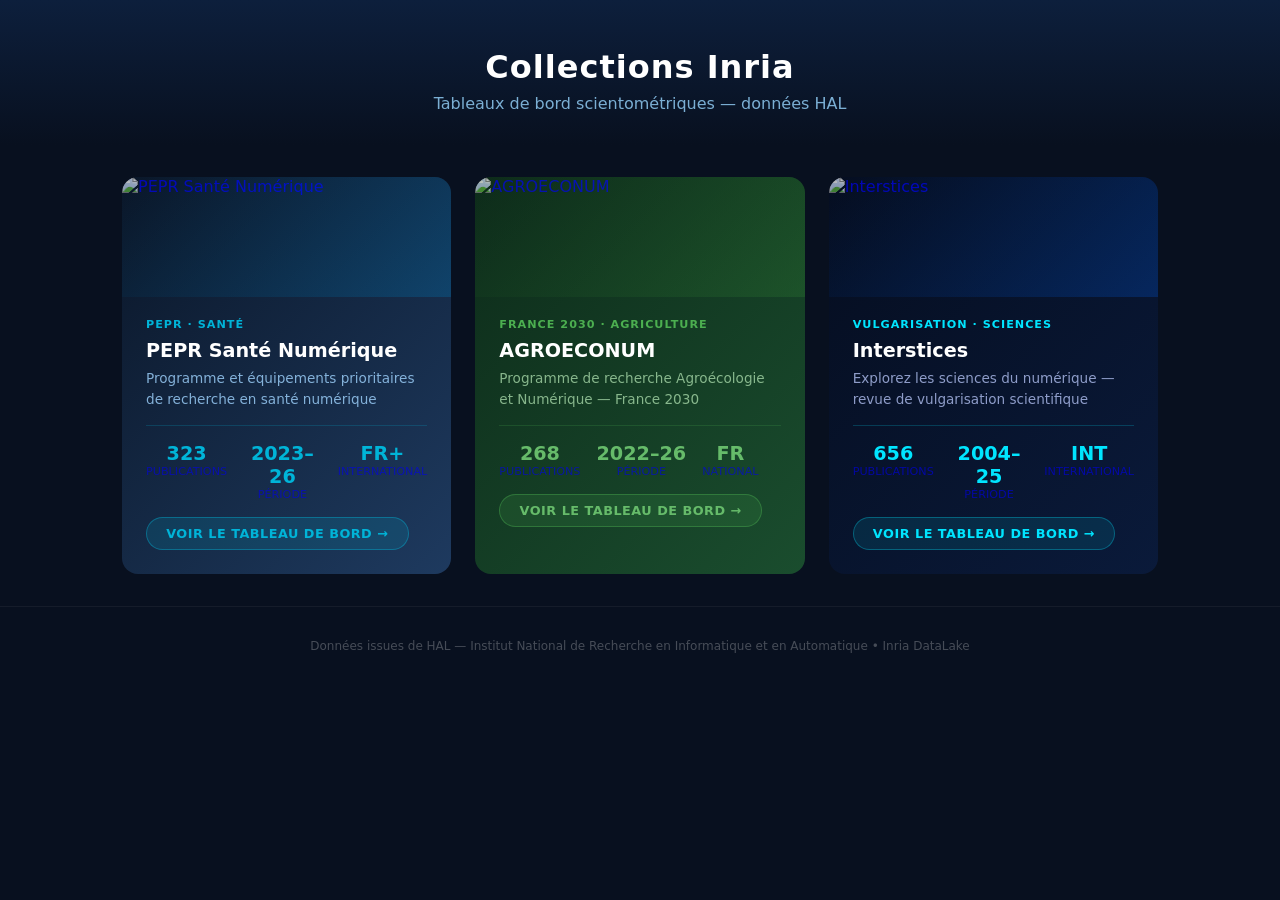
==== docs/index.html @ 42a43921 "Maj" ====
<!DOCTYPE html>
<html lang="fr">
<head>
<meta charset="UTF-8"/>
<meta name="viewport" content="width=device-width,initial-scale=1.0"/>
<title>Collections Inria — Tableaux de bord</title>
<style>
  *{margin:0;padding:0;box-sizing:border-box;}
  body{font-family:'Segoe UI',system-ui,sans-serif;background:#08101f;color:#e8f0ff;min-height:100vh;}
  
  header{text-align:center;padding:3rem 1rem 2rem;background:linear-gradient(180deg,#0d1f3c,#08101f);}
  header img{height:50px;margin-bottom:1rem;opacity:.8;}
  header h1{font-size:2rem;font-weight:800;color:#fff;letter-spacing:1px;}
  header p{color:#7bafd4;margin-top:.5rem;font-size:1rem;}
  
  .grid{display:grid;grid-template-columns:repeat(auto-fit,minmax(300px,1fr));gap:1.5rem;padding:2rem;max-width:1100px;margin:0 auto;}
  
  .card{border-radius:16px;overflow:hidden;transition:transform .2s, box-shadow .2s;text-decoration:none;display:block;}
  .card:hover{transform:translateY(-6px);box-shadow:0 12px 40px rgba(0,0,0,.5);}
  
  .card-banner{height:120px;position:relative;overflow:hidden;}
  .card-banner img{width:100%;height:100%;object-fit:cover;object-position:center;}
  .card-banner-overlay{position:absolute;inset:0;}
  
  .card-body{padding:1.3rem 1.5rem 1.5rem;}
  .card-tag{font-size:.7rem;text-transform:uppercase;letter-spacing:1px;font-weight:700;margin-bottom:.5rem;}
  .card-title{font-size:1.2rem;font-weight:700;color:#fff;margin-bottom:.4rem;}
  .card-desc{font-size:.85rem;line-height:1.5;opacity:.8;}
  .card-stats{display:flex;gap:1rem;margin-top:1rem;padding-top:1rem;border-top:1px solid rgba(255,255,255,.1);}
  .card-stat{text-align:center;}
  .card-stat .n{font-size:1.2rem;font-weight:700;}
  .card-stat .l{font-size:.7rem;opacity:.6;text-transform:uppercase;}
  .card-cta{display:inline-block;margin-top:1rem;padding:.5rem 1.2rem;border-radius:20px;font-size:.8rem;font-weight:600;text-transform:uppercase;letter-spacing:.5px;}
  
  /* PEPR - blue */
  .card-pepr{background:linear-gradient(135deg,#0a1628,#1e3a5f);}
  .card-pepr .card-banner-overlay{background:linear-gradient(135deg,rgba(10,22,40,.3),rgba(0,119,182,.3));}
  .card-pepr .card-tag{color:#00b4d8;}
  .card-pepr .card-desc{color:#a0d4ff;}
  .card-pepr .card-stat .n{color:#00b4d8;}
  .card-pepr .card-cta{background:rgba(0,180,216,.15);color:#00b4d8;border:1px solid rgba(0,180,216,.4);}
  .card-pepr .card-stats{border-color:rgba(0,180,216,.2);}
  
  /* AGRO - green */
  .card-agro{background:linear-gradient(135deg,#0d2b1a,#1a4d2e);}
  .card-agro .card-banner-overlay{background:linear-gradient(135deg,rgba(13,43,26,.3),rgba(46,125,50,.3));}
  .card-agro .card-tag{color:#4CAF50;}
  .card-agro .card-desc{color:#a5d6a7;}
  .card-agro .card-stat .n{color:#66bb6a;}
  .card-agro .card-cta{background:rgba(76,175,80,.15);color:#66bb6a;border:1px solid rgba(76,175,80,.4);}
  .card-agro .card-stats{border-color:rgba(76,175,80,.2);}
  
  /* Interstices - dark blue/cyan */
  .card-inter{background:linear-gradient(135deg,#050d1f,#0a1a3a);}
  .card-inter .card-banner-overlay{background:linear-gradient(135deg,rgba(5,13,31,.3),rgba(0,80,200,.3));}
  .card-inter .card-tag{color:#00e5ff;}
  .card-inter .card-desc{color:#b0bff0;}
  .card-inter .card-stat .n{color:#00e5ff;}
  .card-inter .card-cta{background:rgba(0,229,255,.1);color:#00e5ff;border:1px solid rgba(0,229,255,.3);}
  .card-inter .card-stats{border-color:rgba(0,229,255,.2);}
  
  footer{text-align:center;padding:2rem;color:rgba(255,255,255,.25);font-size:.75rem;border-top:1px solid rgba(255,255,255,.05);}
</style>
</head>
<body>

<header>
  <h1>Collections Inria</h1>
  <p>Tableaux de bord scientométriques — données HAL</p>
</header>

<div class="grid">

  <a class="card card-pepr" href="pepr_santenum/index.html">
    <div class="card-banner">
      <img src="pepr_santenum/banner.jpg" alt="PEPR Santé Numérique"/>
      <div class="card-banner-overlay"></div>
    </div>
    <div class="card-body">
      <div class="card-tag">PEPR · Santé</div>
      <div class="card-title">PEPR Santé Numérique</div>
      <div class="card-desc">Programme et équipements prioritaires de recherche en santé numérique</div>
      <div class="card-stats">
        <div class="card-stat"><div class="n">323</div><div class="l">Publications</div></div>
        <div class="card-stat"><div class="n">2023–26</div><div class="l">Période</div></div>
        <div class="card-stat"><div class="n">FR+</div><div class="l">International</div></div>
      </div>
      <div class="card-cta">Voir le tableau de bord →</div>
    </div>
  </a>

  <a class="card card-agro" href="agroeconum/index.html">
    <div class="card-banner">
      <img src="agroeconum/banner.jpg" alt="AGROECONUM"/>
      <div class="card-banner-overlay"></div>
    </div>
    <div class="card-body">
      <div class="card-tag">France 2030 · Agriculture</div>
      <div class="card-title">AGROECONUM</div>
      <div class="card-desc">Programme de recherche Agroécologie et Numérique — France 2030</div>
      <div class="card-stats">
        <div class="card-stat"><div class="n">268</div><div class="l">Publications</div></div>
        <div class="card-stat"><div class="n">2022–26</div><div class="l">Période</div></div>
        <div class="card-stat"><div class="n">FR</div><div class="l">National</div></div>
      </div>
      <div class="card-cta">Voir le tableau de bord →</div>
    </div>
  </a>

  <a class="card card-inter" href="interstices/index.html">
    <div class="card-banner">
      <img src="interstices/banner.jpg" alt="Interstices"/>
      <div class="card-banner-overlay"></div>
    </div>
    <div class="card-body">
      <div class="card-tag">Vulgarisation · Sciences</div>
      <div class="card-title">Interstices</div>
      <div class="card-desc">Explorez les sciences du numérique — revue de vulgarisation scientifique</div>
      <div class="card-stats">
        <div class="card-stat"><div class="n">656</div><div class="l">Publications</div></div>
        <div class="card-stat"><div class="n">2004–25</div><div class="l">Période</div></div>
        <div class="card-stat"><div class="n">INT</div><div class="l">International</div></div>
      </div>
      <div class="card-cta">Voir le tableau de bord →</div>
    </div>
  </a>

</div>

<footer>
  Données issues de HAL — Institut National de Recherche en Informatique et en Automatique • Inria DataLake
</footer>
</body>
</html>
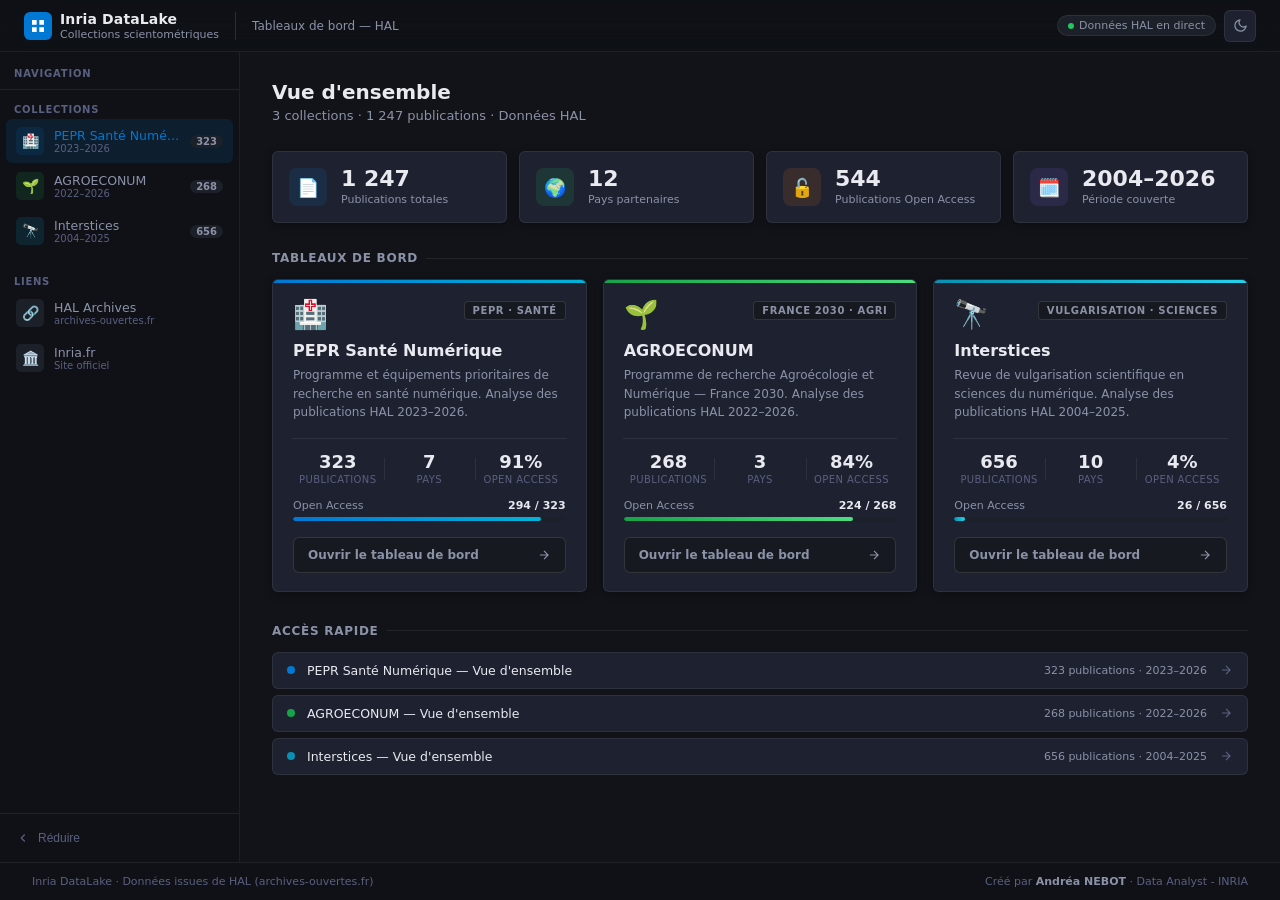
==== commit f47da698: "MAJ" ====
--- a/docs/index.html
+++ b/docs/index.html
@@ -1,134 +1,781 @@
 <!DOCTYPE html>
-<html lang="fr">
+<html lang="fr" data-theme="dark">
 <head>
 <meta charset="UTF-8"/>
 <meta name="viewport" content="width=device-width,initial-scale=1.0"/>
-<title>Collections Inria — Tableaux de bord</title>
+<title>Collections Inria — Tableaux de bord scientométriques</title>
+<meta name="description" content="Tableaux de bord scientométriques Inria — données HAL"/>
 <style>
-  *{margin:0;padding:0;box-sizing:border-box;}
-  body{font-family:'Segoe UI',system-ui,sans-serif;background:#08101f;color:#e8f0ff;min-height:100vh;}
-  
-  header{text-align:center;padding:3rem 1rem 2rem;background:linear-gradient(180deg,#0d1f3c,#08101f);}
-  header img{height:50px;margin-bottom:1rem;opacity:.8;}
-  header h1{font-size:2rem;font-weight:800;color:#fff;letter-spacing:1px;}
-  header p{color:#7bafd4;margin-top:.5rem;font-size:1rem;}
-  
-  .grid{display:grid;grid-template-columns:repeat(auto-fit,minmax(300px,1fr));gap:1.5rem;padding:2rem;max-width:1100px;margin:0 auto;}
-  
-  .card{border-radius:16px;overflow:hidden;transition:transform .2s, box-shadow .2s;text-decoration:none;display:block;}
-  .card:hover{transform:translateY(-6px);box-shadow:0 12px 40px rgba(0,0,0,.5);}
-  
-  .card-banner{height:120px;position:relative;overflow:hidden;}
-  .card-banner img{width:100%;height:100%;object-fit:cover;object-position:center;}
-  .card-banner-overlay{position:absolute;inset:0;}
-  
-  .card-body{padding:1.3rem 1.5rem 1.5rem;}
-  .card-tag{font-size:.7rem;text-transform:uppercase;letter-spacing:1px;font-weight:700;margin-bottom:.5rem;}
-  .card-title{font-size:1.2rem;font-weight:700;color:#fff;margin-bottom:.4rem;}
-  .card-desc{font-size:.85rem;line-height:1.5;opacity:.8;}
-  .card-stats{display:flex;gap:1rem;margin-top:1rem;padding-top:1rem;border-top:1px solid rgba(255,255,255,.1);}
-  .card-stat{text-align:center;}
-  .card-stat .n{font-size:1.2rem;font-weight:700;}
-  .card-stat .l{font-size:.7rem;opacity:.6;text-transform:uppercase;}
-  .card-cta{display:inline-block;margin-top:1rem;padding:.5rem 1.2rem;border-radius:20px;font-size:.8rem;font-weight:600;text-transform:uppercase;letter-spacing:.5px;}
-  
-  /* PEPR - blue */
-  .card-pepr{background:linear-gradient(135deg,#0a1628,#1e3a5f);}
-  .card-pepr .card-banner-overlay{background:linear-gradient(135deg,rgba(10,22,40,.3),rgba(0,119,182,.3));}
-  .card-pepr .card-tag{color:#00b4d8;}
-  .card-pepr .card-desc{color:#a0d4ff;}
-  .card-pepr .card-stat .n{color:#00b4d8;}
-  .card-pepr .card-cta{background:rgba(0,180,216,.15);color:#00b4d8;border:1px solid rgba(0,180,216,.4);}
-  .card-pepr .card-stats{border-color:rgba(0,180,216,.2);}
-  
-  /* AGRO - green */
-  .card-agro{background:linear-gradient(135deg,#0d2b1a,#1a4d2e);}
-  .card-agro .card-banner-overlay{background:linear-gradient(135deg,rgba(13,43,26,.3),rgba(46,125,50,.3));}
-  .card-agro .card-tag{color:#4CAF50;}
-  .card-agro .card-desc{color:#a5d6a7;}
-  .card-agro .card-stat .n{color:#66bb6a;}
-  .card-agro .card-cta{background:rgba(76,175,80,.15);color:#66bb6a;border:1px solid rgba(76,175,80,.4);}
-  .card-agro .card-stats{border-color:rgba(76,175,80,.2);}
-  
-  /* Interstices - dark blue/cyan */
-  .card-inter{background:linear-gradient(135deg,#050d1f,#0a1a3a);}
-  .card-inter .card-banner-overlay{background:linear-gradient(135deg,rgba(5,13,31,.3),rgba(0,80,200,.3));}
-  .card-inter .card-tag{color:#00e5ff;}
-  .card-inter .card-desc{color:#b0bff0;}
-  .card-inter .card-stat .n{color:#00e5ff;}
-  .card-inter .card-cta{background:rgba(0,229,255,.1);color:#00e5ff;border:1px solid rgba(0,229,255,.3);}
-  .card-inter .card-stats{border-color:rgba(0,229,255,.2);}
-  
-  footer{text-align:center;padding:2rem;color:rgba(255,255,255,.25);font-size:.75rem;border-top:1px solid rgba(255,255,255,.05);}
+/* ===== RESET & BASE ===== */
+*, *::before, *::after { margin: 0; padding: 0; box-sizing: border-box; }
+
+:root {
+  --radius: 6px;
+  --sidebar-w: 240px;
+  --transition: 200ms ease;
+  --font: 'Segoe UI', system-ui, -apple-system, sans-serif;
+}
+
+/* ===== DARK THEME (default) ===== */
+[data-theme="dark"] {
+  --bg:         #111318;
+  --bg2:        #16191f;
+  --bg3:        #1c2028;
+  --surface:    #1e2230;
+  --surface2:   #252b3b;
+  --border:     rgba(255,255,255,0.07);
+  --border2:    rgba(255,255,255,0.12);
+  --text:       #e8eaf0;
+  --text2:      #8b92a8;
+  --text3:      #5a6080;
+  --accent:     #0078d4;
+  --accent-bg:  rgba(0,120,212,0.12);
+  --accent-hover: rgba(0,120,212,0.2);
+  --shadow:     0 4px 20px rgba(0,0,0,0.4);
+  --shadow-sm:  0 2px 8px rgba(0,0,0,0.3);
+  --sidebar-bg: #0f1117;
+  --sidebar-border: rgba(255,255,255,0.06);
+  --header-bg:  rgba(15,17,23,0.95);
+}
+
+/* ===== LIGHT THEME ===== */
+[data-theme="light"] {
+  --bg:         #f3f5f8;
+  --bg2:        #eceef2;
+  --bg3:        #e4e7ed;
+  --surface:    #ffffff;
+  --surface2:   #f8f9fb;
+  --border:     rgba(0,0,0,0.08);
+  --border2:    rgba(0,0,0,0.14);
+  --text:       #1a1d26;
+  --text2:      #5c6478;
+  --text3:      #9099b0;
+  --accent:     #0078d4;
+  --accent-bg:  rgba(0,120,212,0.08);
+  --accent-hover: rgba(0,120,212,0.14);
+  --shadow:     0 4px 20px rgba(0,0,0,0.08);
+  --shadow-sm:  0 2px 8px rgba(0,0,0,0.06);
+  --sidebar-bg: #ffffff;
+  --sidebar-border: rgba(0,0,0,0.07);
+  --header-bg:  rgba(255,255,255,0.95);
+}
+
+body {
+  font-family: var(--font);
+  background: var(--bg);
+  color: var(--text);
+  min-height: 100vh;
+  display: flex;
+  flex-direction: column;
+  transition: background var(--transition), color var(--transition);
+}
+
+/* ===== LAYOUT ===== */
+.app { display: flex; flex-direction: column; min-height: 100vh; }
+
+/* ===== HEADER ===== */
+.header {
+  position: sticky; top: 0; z-index: 100;
+  background: var(--header-bg);
+  border-bottom: 1px solid var(--border);
+  backdrop-filter: blur(12px);
+  display: flex; align-items: center; justify-content: space-between;
+  padding: 0 24px;
+  height: 52px;
+  flex-shrink: 0;
+}
+.header-left { display: flex; align-items: center; gap: 12px; }
+.header-logo {
+  display: flex; align-items: center; gap: 8px;
+  text-decoration: none; color: var(--text);
+}
+.header-logo-icon {
+  width: 28px; height: 28px;
+  background: var(--accent);
+  border-radius: 6px;
+  display: flex; align-items: center; justify-content: center;
+  flex-shrink: 0;
+}
+.header-logo-icon svg { width: 16px; height: 16px; fill: white; }
+.header-title { font-size: 14px; font-weight: 600; color: var(--text); letter-spacing: 0.01em; }
+.header-subtitle { font-size: 11px; color: var(--text2); margin-top: 1px; }
+.header-divider { width: 1px; height: 28px; background: var(--border2); margin: 0 4px; }
+
+.header-right { display: flex; align-items: center; gap: 8px; }
+
+.badge-live {
+  display: flex; align-items: center; gap: 5px;
+  font-size: 11px; color: var(--text2);
+  background: var(--bg3);
+  border: 1px solid var(--border);
+  border-radius: 20px; padding: 3px 10px;
+}
+.badge-live-dot {
+  width: 6px; height: 6px;
+  border-radius: 50%; background: #22c55e;
+  animation: pulse 2s infinite;
+}
+@keyframes pulse { 0%,100%{opacity:1} 50%{opacity:0.4} }
+
+.btn-icon {
+  width: 32px; height: 32px; border-radius: var(--radius);
+  border: 1px solid var(--border); background: var(--surface);
+  cursor: pointer; display: flex; align-items: center; justify-content: center;
+  color: var(--text2); transition: all var(--transition);
+}
+.btn-icon:hover { background: var(--surface2); border-color: var(--border2); color: var(--text); }
+.btn-icon svg { width: 15px; height: 15px; }
+
+/* ===== BODY LAYOUT ===== */
+.body { display: flex; flex: 1; overflow: hidden; }
+
+/* ===== SIDEBAR ===== */
+.sidebar {
+  width: var(--sidebar-w);
+  flex-shrink: 0;
+  background: var(--sidebar-bg);
+  border-right: 1px solid var(--sidebar-border);
+  display: flex; flex-direction: column;
+  overflow: hidden;
+  transition: width var(--transition);
+}
+.sidebar.collapsed { width: 52px; }
+
+.sidebar-header {
+  padding: 16px 14px 10px;
+  border-bottom: 1px solid var(--border);
+}
+.sidebar-label {
+  font-size: 10px; font-weight: 700; letter-spacing: 0.08em;
+  color: var(--text3); text-transform: uppercase;
+  white-space: nowrap; overflow: hidden;
+}
+.sidebar.collapsed .sidebar-label { display: none; }
+
+.sidebar-nav { flex: 1; padding: 8px 6px; overflow-y: auto; }
+.sidebar-nav::-webkit-scrollbar { width: 3px; }
+.sidebar-nav::-webkit-scrollbar-thumb { background: var(--border2); border-radius: 2px; }
+
+.nav-section-title {
+  font-size: 10px; font-weight: 600; color: var(--text3);
+  text-transform: uppercase; letter-spacing: 0.07em;
+  padding: 6px 8px 4px;
+  white-space: nowrap; overflow: hidden;
+}
+.sidebar.collapsed .nav-section-title { display: none; }
+
+.nav-item {
+  display: flex; align-items: center; gap: 10px;
+  padding: 8px 10px; border-radius: var(--radius);
+  cursor: pointer; text-decoration: none; color: var(--text2);
+  transition: all var(--transition); margin-bottom: 1px;
+  min-width: 0; white-space: nowrap;
+}
+.nav-item:hover { background: var(--accent-bg); color: var(--text); }
+.nav-item.active { background: var(--accent-bg); color: var(--accent); }
+.nav-item.active .nav-dot { background: var(--accent); }
+
+.nav-icon {
+  width: 28px; height: 28px; border-radius: 5px;
+  display: flex; align-items: center; justify-content: center;
+  flex-shrink: 0; font-size: 14px;
+}
+.nav-icon.blue { background: rgba(0,120,212,0.12); }
+.nav-icon.green { background: rgba(34,197,94,0.12); }
+.nav-icon.cyan { background: rgba(6,182,212,0.12); }
+
+.nav-text { flex: 1; min-width: 0; overflow: hidden; }
+.nav-text-main { font-size: 12.5px; font-weight: 500; overflow: hidden; text-overflow: ellipsis; }
+.nav-text-sub { font-size: 10px; color: var(--text3); overflow: hidden; text-overflow: ellipsis; }
+.sidebar.collapsed .nav-text { display: none; }
+
+.nav-count {
+  font-size: 10px; font-weight: 600;
+  background: var(--bg3); color: var(--text2);
+  border-radius: 10px; padding: 1px 6px;
+  flex-shrink: 0;
+}
+.sidebar.collapsed .nav-count { display: none; }
+
+.sidebar-collapse-btn {
+  padding: 10px 6px;
+  border-top: 1px solid var(--border);
+}
+.collapse-btn {
+  display: flex; align-items: center; gap: 8px;
+  padding: 7px 10px; border-radius: var(--radius);
+  cursor: pointer; color: var(--text3); font-size: 12px;
+  background: none; border: none; width: 100%;
+  transition: all var(--transition);
+}
+.collapse-btn:hover { background: var(--bg3); color: var(--text2); }
+.collapse-btn svg { width: 14px; height: 14px; flex-shrink: 0; }
+.sidebar.collapsed .collapse-btn span { display: none; }
+
+/* ===== MAIN ===== */
+.main {
+  flex: 1; overflow-y: auto; padding: 28px 32px;
+  background: var(--bg);
+}
+.main::-webkit-scrollbar { width: 5px; }
+.main::-webkit-scrollbar-thumb { background: var(--border2); border-radius: 3px; }
+
+/* ===== PAGE TITLE ===== */
+.page-header { margin-bottom: 28px; }
+.page-title { font-size: 20px; font-weight: 600; color: var(--text); }
+.page-subtitle { font-size: 13px; color: var(--text2); margin-top: 4px; }
+
+/* ===== KPI ROW ===== */
+.kpi-row {
+  display: grid; grid-template-columns: repeat(4, 1fr);
+  gap: 12px; margin-bottom: 28px;
+}
+.kpi-card {
+  background: var(--surface); border: 1px solid var(--border);
+  border-radius: var(--radius); padding: 16px;
+  display: flex; align-items: center; gap: 14px;
+  box-shadow: var(--shadow-sm);
+}
+.kpi-icon {
+  width: 38px; height: 38px; border-radius: 8px;
+  display: flex; align-items: center; justify-content: center;
+  font-size: 18px; flex-shrink: 0;
+}
+.kpi-icon.blue { background: rgba(0,120,212,0.12); }
+.kpi-icon.green { background: rgba(34,197,94,0.12); }
+.kpi-icon.orange { background: rgba(249,115,22,0.12); }
+.kpi-icon.purple { background: rgba(139,92,246,0.12); }
+.kpi-value { font-size: 22px; font-weight: 700; color: var(--text); line-height: 1; }
+.kpi-label { font-size: 11px; color: var(--text2); margin-top: 3px; }
+
+/* ===== SECTION TITLE ===== */
+.section-title {
+  font-size: 12px; font-weight: 600; color: var(--text2);
+  text-transform: uppercase; letter-spacing: 0.06em;
+  margin-bottom: 14px;
+  display: flex; align-items: center; gap: 8px;
+}
+.section-title::after {
+  content: ''; flex: 1; height: 1px; background: var(--border);
+}
+
+/* ===== PROJECT CARDS ===== */
+.projects-grid {
+  display: grid; grid-template-columns: repeat(3, 1fr);
+  gap: 16px;
+}
+
+.project-card {
+  background: var(--surface);
+  border: 1px solid var(--border);
+  border-radius: var(--radius);
+  overflow: hidden;
+  box-shadow: var(--shadow-sm);
+  transition: all 220ms ease;
+  display: flex; flex-direction: column;
+  cursor: pointer; text-decoration: none; color: inherit;
+}
+.project-card:hover {
+  border-color: var(--border2);
+  box-shadow: var(--shadow);
+  transform: translateY(-2px);
+}
+
+/* Colored top accent bar */
+.project-card-accent { height: 3px; width: 100%; }
+.accent-blue   { background: linear-gradient(90deg, #0078d4, #00b4d8); }
+.accent-green  { background: linear-gradient(90deg, #16a34a, #4ade80); }
+.accent-cyan   { background: linear-gradient(90deg, #0891b2, #22d3ee); }
+
+.project-card-body { padding: 18px 20px; flex: 1; display: flex; flex-direction: column; }
+
+.project-card-header { display: flex; align-items: flex-start; justify-content: space-between; gap: 10px; margin-bottom: 12px; }
+.project-card-icon { font-size: 28px; line-height: 1; }
+.project-card-tag {
+  font-size: 10px; font-weight: 600; text-transform: uppercase;
+  letter-spacing: 0.06em; padding: 3px 8px; border-radius: 4px;
+  border: 1px solid var(--border2); color: var(--text2);
+  background: var(--bg2); white-space: nowrap;
+}
+
+.project-card-title { font-size: 16px; font-weight: 700; color: var(--text); margin-bottom: 6px; }
+.project-card-desc { font-size: 12px; color: var(--text2); line-height: 1.55; flex: 1; }
+
+/* Mini metrics inside card */
+.project-metrics {
+  display: flex; gap: 0; margin: 16px -1px 0;
+  border-top: 1px solid var(--border);
+  padding-top: 14px;
+}
+.project-metric { flex: 1; text-align: center; padding: 0 4px; position: relative; }
+.project-metric + .project-metric::before {
+  content: ''; position: absolute; left: 0; top: 15%; height: 70%;
+  width: 1px; background: var(--border);
+}
+.project-metric-value { font-size: 18px; font-weight: 700; color: var(--text); line-height: 1; }
+.project-metric-label { font-size: 10px; color: var(--text3); margin-top: 3px; text-transform: uppercase; letter-spacing: 0.04em; }
+
+/* Progress bar OA */
+.oa-bar-wrap { margin-top: 14px; }
+.oa-bar-label { display: flex; justify-content: space-between; font-size: 11px; color: var(--text2); margin-bottom: 5px; }
+.oa-bar-track { height: 4px; background: var(--bg3); border-radius: 2px; overflow: hidden; }
+.oa-bar-fill { height: 100%; border-radius: 2px; transition: width 1s ease; }
+.oa-blue  { background: linear-gradient(90deg,#0078d4,#00b4d8); }
+.oa-green { background: linear-gradient(90deg,#16a34a,#4ade80); }
+.oa-cyan  { background: linear-gradient(90deg,#0891b2,#22d3ee); }
+
+/* CTA button */
+.project-cta {
+  margin-top: 16px;
+  display: flex; align-items: center; justify-content: space-between;
+  padding: 10px 14px;
+  border-radius: var(--radius);
+  font-size: 12px; font-weight: 600;
+  border: 1px solid var(--border2);
+  background: var(--bg2); color: var(--text2);
+  transition: all var(--transition);
+  text-decoration: none;
+}
+.project-cta:hover { background: var(--accent-bg); border-color: var(--accent); color: var(--accent); }
+.project-cta svg { width: 14px; height: 14px; }
+
+/* ===== RECENT SECTION ===== */
+.recent-section { margin-top: 32px; }
+.activity-list { display: flex; flex-direction: column; gap: 6px; }
+.activity-item {
+  display: flex; align-items: center; gap: 12px;
+  padding: 10px 14px;
+  background: var(--surface); border: 1px solid var(--border);
+  border-radius: var(--radius); font-size: 12.5px;
+  transition: all var(--transition);
+}
+.activity-item:hover { border-color: var(--border2); background: var(--surface2); }
+.activity-dot { width: 8px; height: 8px; border-radius: 50%; flex-shrink: 0; }
+.dot-blue  { background: #0078d4; }
+.dot-green { background: #16a34a; }
+.dot-cyan  { background: #0891b2; }
+.activity-name { font-weight: 500; color: var(--text); flex: 1; }
+.activity-count { font-size: 11px; color: var(--text2); }
+.activity-arrow { color: var(--text3); }
+.activity-item a { text-decoration: none; display: contents; }
+
+/* ===== FOOTER ===== */
+.footer {
+  border-top: 1px solid var(--border);
+  background: var(--sidebar-bg);
+  padding: 12px 32px;
+  display: flex; align-items: center; justify-content: space-between;
+  font-size: 11px; color: var(--text3);
+  flex-shrink: 0;
+}
+
+/* ===== RESPONSIVE ===== */
+@media (max-width: 900px) {
+  .projects-grid { grid-template-columns: 1fr; }
+  .kpi-row { grid-template-columns: repeat(2, 1fr); }
+  .sidebar { display: none; }
+  .main { padding: 20px 16px; }
+}
+@media (max-width: 600px) {
+  .kpi-row { grid-template-columns: repeat(2, 1fr); }
+  .header-subtitle { display: none; }
+  .badge-live { display: none; }
+}
+
+/* ===== SCROLLBAR ===== */
+::-webkit-scrollbar { width: 5px; }
+::-webkit-scrollbar-thumb { background: var(--border2); border-radius: 3px; }
+
+/* Fade in animation */
+@keyframes fadeIn { from{opacity:0;transform:translateY(8px)} to{opacity:1;transform:translateY(0)} }
+.project-card { animation: fadeIn 0.3s ease backwards; }
+.project-card:nth-child(1) { animation-delay: 0.05s; }
+.project-card:nth-child(2) { animation-delay: 0.1s; }
+.project-card:nth-child(3) { animation-delay: 0.15s; }
+.kpi-card { animation: fadeIn 0.3s ease backwards; }
 </style>
 </head>
 <body>
-
-<header>
-  <h1>Collections Inria</h1>
-  <p>Tableaux de bord scientométriques — données HAL</p>
-</header>
-
-<div class="grid">
-
-  <a class="card card-pepr" href="pepr_santenum/index.html">
-    <div class="card-banner">
-      <img src="pepr_santenum/banner.jpg" alt="PEPR Santé Numérique"/>
-      <div class="card-banner-overlay"></div>
+<div class="app">
+
+  <!-- HEADER -->
+  <header class="header">
+    <div class="header-left">
+      <a href="#" class="header-logo">
+        <div class="header-logo-icon">
+          <svg viewBox="0 0 24 24" xmlns="http://www.w3.org/2000/svg">
+            <path d="M3 3h7v7H3zM14 3h7v7h-7zM14 14h7v7h-7zM3 14h7v7H3z"/>
+          </svg>
+        </div>
+        <div>
+          <div class="header-title">Inria DataLake</div>
+          <div class="header-subtitle">Collections scientométriques</div>
+        </div>
+      </a>
+      <div class="header-divider"></div>
+      <span style="font-size:12px;color:var(--text2);">Tableaux de bord — HAL</span>
     </div>
-    <div class="card-body">
-      <div class="card-tag">PEPR · Santé</div>
-      <div class="card-title">PEPR Santé Numérique</div>
-      <div class="card-desc">Programme et équipements prioritaires de recherche en santé numérique</div>
-      <div class="card-stats">
-        <div class="card-stat"><div class="n">323</div><div class="l">Publications</div></div>
-        <div class="card-stat"><div class="n">2023–26</div><div class="l">Période</div></div>
-        <div class="card-stat"><div class="n">FR+</div><div class="l">International</div></div>
+    <div class="header-right">
+      <div class="badge-live">
+        <span class="badge-live-dot"></span>
+        Données HAL en direct
       </div>
-      <div class="card-cta">Voir le tableau de bord →</div>
+      <button class="btn-icon" id="themeToggle" title="Basculer mode jour/nuit" onclick="toggleTheme()">
+        <!-- Moon icon (shown in dark mode) -->
+        <svg id="icon-moon" viewBox="0 0 24 24" fill="none" stroke="currentColor" stroke-width="2" stroke-linecap="round" stroke-linejoin="round">
+          <path d="M21 12.79A9 9 0 1 1 11.21 3 7 7 0 0 0 21 12.79z"/>
+        </svg>
+        <!-- Sun icon (shown in light mode) -->
+        <svg id="icon-sun" viewBox="0 0 24 24" fill="none" stroke="currentColor" stroke-width="2" stroke-linecap="round" stroke-linejoin="round" style="display:none">
+          <circle cx="12" cy="12" r="5"/>
+          <line x1="12" y1="1" x2="12" y2="3"/><line x1="12" y1="21" x2="12" y2="23"/>
+          <line x1="4.22" y1="4.22" x2="5.64" y2="5.64"/><line x1="18.36" y1="18.36" x2="19.78" y2="19.78"/>
+          <line x1="1" y1="12" x2="3" y2="12"/><line x1="21" y1="12" x2="23" y2="12"/>
+          <line x1="4.22" y1="19.78" x2="5.64" y2="18.36"/><line x1="18.36" y1="5.64" x2="19.78" y2="4.22"/>
+        </svg>
+      </button>
     </div>
-  </a>
-
-  <a class="card card-agro" href="agroeconum/index.html">
-    <div class="card-banner">
-      <img src="agroeconum/banner.jpg" alt="AGROECONUM"/>
-      <div class="card-banner-overlay"></div>
-    </div>
-    <div class="card-body">
-      <div class="card-tag">France 2030 · Agriculture</div>
-      <div class="card-title">AGROECONUM</div>
-      <div class="card-desc">Programme de recherche Agroécologie et Numérique — France 2030</div>
-      <div class="card-stats">
-        <div class="card-stat"><div class="n">268</div><div class="l">Publications</div></div>
-        <div class="card-stat"><div class="n">2022–26</div><div class="l">Période</div></div>
-        <div class="card-stat"><div class="n">FR</div><div class="l">National</div></div>
+  </header>
+
+  <!-- BODY -->
+  <div class="body">
+
+    <!-- SIDEBAR -->
+    <aside class="sidebar" id="sidebar">
+      <div class="sidebar-header">
+        <div class="sidebar-label">Navigation</div>
       </div>
-      <div class="card-cta">Voir le tableau de bord →</div>
-    </div>
-  </a>
-
-  <a class="card card-inter" href="interstices/index.html">
-    <div class="card-banner">
-      <img src="interstices/banner.jpg" alt="Interstices"/>
-      <div class="card-banner-overlay"></div>
-    </div>
-    <div class="card-body">
-      <div class="card-tag">Vulgarisation · Sciences</div>
-      <div class="card-title">Interstices</div>
-      <div class="card-desc">Explorez les sciences du numérique — revue de vulgarisation scientifique</div>
-      <div class="card-stats">
-        <div class="card-stat"><div class="n">656</div><div class="l">Publications</div></div>
-        <div class="card-stat"><div class="n">2004–25</div><div class="l">Période</div></div>
-        <div class="card-stat"><div class="n">INT</div><div class="l">International</div></div>
+      <nav class="sidebar-nav">
+        <div class="nav-section-title">Collections</div>
+
+        <a href="#pepr" class="nav-item active" onclick="setActive(this)">
+          <div class="nav-icon blue">🏥</div>
+          <div class="nav-text">
+            <div class="nav-text-main">PEPR Santé Numérique</div>
+            <div class="nav-text-sub">2023–2026</div>
+          </div>
+          <span class="nav-count">323</span>
+        </a>
+
+        <a href="#agro" class="nav-item" onclick="setActive(this)">
+          <div class="nav-icon green">🌱</div>
+          <div class="nav-text">
+            <div class="nav-text-main">AGROECONUM</div>
+            <div class="nav-text-sub">2022–2026</div>
+          </div>
+          <span class="nav-count">268</span>
+        </a>
+
+        <a href="#inter" class="nav-item" onclick="setActive(this)">
+          <div class="nav-icon cyan">🔭</div>
+          <div class="nav-text">
+            <div class="nav-text-main">Interstices</div>
+            <div class="nav-text-sub">2004–2025</div>
+          </div>
+          <span class="nav-count">656</span>
+        </a>
+
+        <div style="height:16px;"></div>
+        <div class="nav-section-title">Liens</div>
+
+        <a href="https://hal.science/" target="_blank" class="nav-item" style="font-size:12px;">
+          <div class="nav-icon" style="background:var(--bg3);">🔗</div>
+          <div class="nav-text">
+            <div class="nav-text-main">HAL Archives</div>
+            <div class="nav-text-sub">archives-ouvertes.fr</div>
+          </div>
+        </a>
+
+        <a href="https://www.inria.fr/" target="_blank" class="nav-item" style="font-size:12px;">
+          <div class="nav-icon" style="background:var(--bg3);">🏛️</div>
+          <div class="nav-text">
+            <div class="nav-text-main">Inria.fr</div>
+            <div class="nav-text-sub">Site officiel</div>
+          </div>
+        </a>
+      </nav>
+
+      <div class="sidebar-collapse-btn">
+        <button class="collapse-btn" onclick="toggleSidebar()">
+          <svg viewBox="0 0 24 24" fill="none" stroke="currentColor" stroke-width="2" id="collapse-icon">
+            <path d="M15 18l-6-6 6-6"/>
+          </svg>
+          <span>Réduire</span>
+        </button>
       </div>
-      <div class="card-cta">Voir le tableau de bord →</div>
-    </div>
-  </a>
+    </aside>
+
+    <!-- MAIN CONTENT -->
+    <main class="main">
+
+      <!-- Page Header -->
+      <div class="page-header">
+        <div class="page-title">Vue d'ensemble</div>
+        <div class="page-subtitle">3 collections · 1 247 publications · Données HAL</div>
+      </div>
+
+      <!-- KPIs -->
+      <div class="kpi-row">
+        <div class="kpi-card">
+          <div class="kpi-icon blue">📄</div>
+          <div>
+            <div class="kpi-value">1 247</div>
+            <div class="kpi-label">Publications totales</div>
+          </div>
+        </div>
+        <div class="kpi-card">
+          <div class="kpi-icon green">🌍</div>
+          <div>
+            <div class="kpi-value">12</div>
+            <div class="kpi-label">Pays partenaires</div>
+          </div>
+        </div>
+        <div class="kpi-card">
+          <div class="kpi-icon orange">🔓</div>
+          <div>
+            <div class="kpi-value">544</div>
+            <div class="kpi-label">Publications Open Access</div>
+          </div>
+        </div>
+        <div class="kpi-card">
+          <div class="kpi-icon purple">🗓️</div>
+          <div>
+            <div class="kpi-value">2004–2026</div>
+            <div class="kpi-label">Période couverte</div>
+          </div>
+        </div>
+      </div>
+
+      <!-- Projects section -->
+      <div class="section-title">Tableaux de bord</div>
+
+      <div class="projects-grid">
+
+        <!-- PEPR Santé Numérique -->
+        <div class="project-card" id="pepr">
+          <div class="project-card-accent accent-blue"></div>
+          <div class="project-card-body">
+            <div class="project-card-header">
+              <div class="project-card-icon">🏥</div>
+              <span class="project-card-tag">PEPR · Santé</span>
+            </div>
+            <div class="project-card-title">PEPR Santé Numérique</div>
+            <div class="project-card-desc">Programme et équipements prioritaires de recherche en santé numérique. Analyse des publications HAL 2023–2026.</div>
+
+            <div class="project-metrics">
+              <div class="project-metric">
+                <div class="project-metric-value">323</div>
+                <div class="project-metric-label">Publications</div>
+              </div>
+              <div class="project-metric">
+                <div class="project-metric-value">7</div>
+                <div class="project-metric-label">Pays</div>
+              </div>
+              <div class="project-metric">
+                <div class="project-metric-value">91%</div>
+                <div class="project-metric-label">Open Access</div>
+              </div>
+            </div>
+
+            <div class="oa-bar-wrap">
+              <div class="oa-bar-label">
+                <span>Open Access</span>
+                <span style="color:var(--text);font-weight:600;">294 / 323</span>
+              </div>
+              <div class="oa-bar-track">
+                <div class="oa-bar-fill oa-blue" style="width:91%"></div>
+              </div>
+            </div>
+
+            <a href="pepr_santenum/index.html" class="project-cta">
+              Ouvrir le tableau de bord
+              <svg viewBox="0 0 24 24" fill="none" stroke="currentColor" stroke-width="2"><path d="M5 12h14M12 5l7 7-7 7"/></svg>
+            </a>
+          </div>
+        </div>
+
+        <!-- AGROECONUM -->
+        <div class="project-card" id="agro">
+          <div class="project-card-accent accent-green"></div>
+          <div class="project-card-body">
+            <div class="project-card-header">
+              <div class="project-card-icon">🌱</div>
+              <span class="project-card-tag">France 2030 · Agri</span>
+            </div>
+            <div class="project-card-title">AGROECONUM</div>
+            <div class="project-card-desc">Programme de recherche Agroécologie et Numérique — France 2030. Analyse des publications HAL 2022–2026.</div>
+
+            <div class="project-metrics">
+              <div class="project-metric">
+                <div class="project-metric-value">268</div>
+                <div class="project-metric-label">Publications</div>
+              </div>
+              <div class="project-metric">
+                <div class="project-metric-value">3</div>
+                <div class="project-metric-label">Pays</div>
+              </div>
+              <div class="project-metric">
+                <div class="project-metric-value">84%</div>
+                <div class="project-metric-label">Open Access</div>
+              </div>
+            </div>
+
+            <div class="oa-bar-wrap">
+              <div class="oa-bar-label">
+                <span>Open Access</span>
+                <span style="color:var(--text);font-weight:600;">224 / 268</span>
+              </div>
+              <div class="oa-bar-track">
+                <div class="oa-bar-fill oa-green" style="width:84%"></div>
+              </div>
+            </div>
+
+            <a href="agroeconum/index.html" class="project-cta">
+              Ouvrir le tableau de bord
+              <svg viewBox="0 0 24 24" fill="none" stroke="currentColor" stroke-width="2"><path d="M5 12h14M12 5l7 7-7 7"/></svg>
+            </a>
+          </div>
+        </div>
+
+        <!-- Interstices -->
+        <div class="project-card" id="inter">
+          <div class="project-card-accent accent-cyan"></div>
+          <div class="project-card-body">
+            <div class="project-card-header">
+              <div class="project-card-icon">🔭</div>
+              <span class="project-card-tag">Vulgarisation · Sciences</span>
+            </div>
+            <div class="project-card-title">Interstices</div>
+            <div class="project-card-desc">Revue de vulgarisation scientifique en sciences du numérique. Analyse des publications HAL 2004–2025.</div>
+
+            <div class="project-metrics">
+              <div class="project-metric">
+                <div class="project-metric-value">656</div>
+                <div class="project-metric-label">Publications</div>
+              </div>
+              <div class="project-metric">
+                <div class="project-metric-value">10</div>
+                <div class="project-metric-label">Pays</div>
+              </div>
+              <div class="project-metric">
+                <div class="project-metric-value">4%</div>
+                <div class="project-metric-label">Open Access</div>
+              </div>
+            </div>
+
+            <div class="oa-bar-wrap">
+              <div class="oa-bar-label">
+                <span>Open Access</span>
+                <span style="color:var(--text);font-weight:600;">26 / 656</span>
+              </div>
+              <div class="oa-bar-track">
+                <div class="oa-bar-fill oa-cyan" style="width:4%"></div>
+              </div>
+            </div>
+
+            <a href="interstices/index.html" class="project-cta">
+              Ouvrir le tableau de bord
+              <svg viewBox="0 0 24 24" fill="none" stroke="currentColor" stroke-width="2"><path d="M5 12h14M12 5l7 7-7 7"/></svg>
+            </a>
+          </div>
+        </div>
+
+      </div>
+
+      <!-- Recent / Quick access -->
+      <div class="recent-section">
+        <div class="section-title">Accès rapide</div>
+        <div class="activity-list">
+          <div class="activity-item">
+            <div class="activity-dot dot-blue"></div>
+            <span class="activity-name">PEPR Santé Numérique — Vue d'ensemble</span>
+            <span class="activity-count">323 publications · 2023–2026</span>
+            <a href="pepr_santenum/index.html">
+              <svg class="activity-arrow" viewBox="0 0 24 24" fill="none" stroke="currentColor" stroke-width="2" width="14" height="14"><path d="M5 12h14M12 5l7 7-7 7"/></svg>
+            </a>
+          </div>
+          <div class="activity-item">
+            <div class="activity-dot dot-green"></div>
+            <span class="activity-name">AGROECONUM — Vue d'ensemble</span>
+            <span class="activity-count">268 publications · 2022–2026</span>
+            <a href="agroeconum/index.html">
+              <svg class="activity-arrow" viewBox="0 0 24 24" fill="none" stroke="currentColor" stroke-width="2" width="14" height="14"><path d="M5 12h14M12 5l7 7-7 7"/></svg>
+            </a>
+          </div>
+          <div class="activity-item">
+            <div class="activity-dot dot-cyan"></div>
+            <span class="activity-name">Interstices — Vue d'ensemble</span>
+            <span class="activity-count">656 publications · 2004–2025</span>
+            <a href="interstices/index.html">
+              <svg class="activity-arrow" viewBox="0 0 24 24" fill="none" stroke="currentColor" stroke-width="2" width="14" height="14"><path d="M5 12h14M12 5l7 7-7 7"/></svg>
+            </a>
+          </div>
+        </div>
+      </div>
+
+    </main>
+  </div>
+
+  <!-- FOOTER -->
+  <footer class="footer">
+    <span>Inria DataLake · Données issues de HAL (archives-ouvertes.fr)</span>
+    <span>Créé par <strong style="color:var(--text2)">Andréa NEBOT</strong> · Data Analyst - INRIA</span>
+  </footer>
 
 </div>
 
-<footer>
-  Données issues de HAL — Institut National de Recherche en Informatique et en Automatique • Inria DataLake
-</footer>
+<script>
+// ===== THEME =====
+const html = document.documentElement;
+const iconMoon = document.getElementById('icon-moon');
+const iconSun = document.getElementById('icon-sun');
+
+function toggleTheme() {
+  const isDark = html.getAttribute('data-theme') === 'dark';
+  html.setAttribute('data-theme', isDark ? 'light' : 'dark');
+  iconMoon.style.display = isDark ? 'none' : '';
+  iconSun.style.display  = isDark ? '' : 'none';
+  localStorage.setItem('theme', isDark ? 'light' : 'dark');
+}
+
+// Restore saved theme
+const saved = localStorage.getItem('theme');
+if (saved) {
+  html.setAttribute('data-theme', saved);
+  if (saved === 'light') {
+    iconMoon.style.display = 'none';
+    iconSun.style.display  = '';
+  }
+}
+
+// ===== SIDEBAR COLLAPSE =====
+const sidebar = document.getElementById('sidebar');
+const collapseIcon = document.getElementById('collapse-icon');
+let collapsed = false;
+
+function toggleSidebar() {
+  collapsed = !collapsed;
+  sidebar.classList.toggle('collapsed', collapsed);
+  collapseIcon.style.transform = collapsed ? 'rotate(180deg)' : '';
+}
+
+// ===== ACTIVE NAV ITEM =====
+function setActive(el) {
+  document.querySelectorAll('.nav-item').forEach(n => n.classList.remove('active'));
+  el.classList.add('active');
+}
+
+// Smooth scroll to anchor
+document.querySelectorAll('a[href^="#"]').forEach(a => {
+  a.addEventListener('click', e => {
+    const id = a.getAttribute('href').slice(1);
+    const el = document.getElementById(id);
+    if (el) {
+      e.preventDefault();
+      el.scrollIntoView({ behavior: 'smooth', block: 'start' });
+    }
+  });
+});
+</script>
 </body>
 </html>
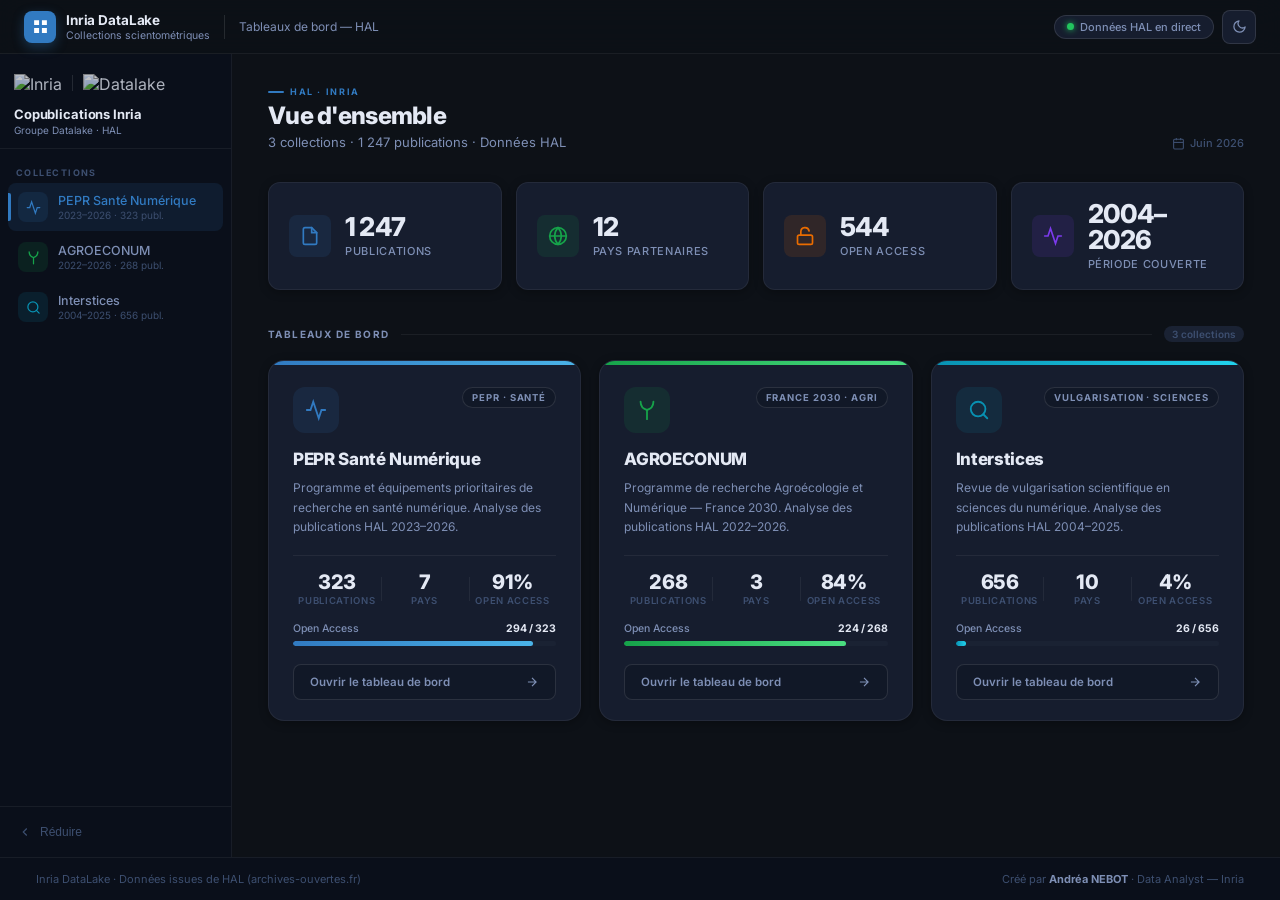
==== commit ca915bba: "Update fmt.Println output from 'Hello' to 'Goodbye'" ====
--- a/docs/index.html
+++ b/docs/index.html
@@ -5,427 +5,413 @@
 <meta name="viewport" content="width=device-width,initial-scale=1.0"/>
 <title>Collections Inria — Tableaux de bord scientométriques</title>
 <meta name="description" content="Tableaux de bord scientométriques Inria — données HAL"/>
+<link rel="preconnect" href="https://fonts.googleapis.com">
+<link rel="preconnect" href="https://fonts.gstatic.com" crossorigin>
+<link href="https://fonts.googleapis.com/css2?family=Inter:wght@300;400;500;600;700;800&display=swap" rel="stylesheet">
 <style>
-/* ===== RESET & BASE ===== */
-*, *::before, *::after { margin: 0; padding: 0; box-sizing: border-box; }
 
 :root {
-  --radius: 6px;
-  --sidebar-w: 240px;
-  --transition: 200ms ease;
-  --font: 'Segoe UI', system-ui, -apple-system, sans-serif;
-}
-
-/* ===== DARK THEME (default) ===== */
+  --font: 'Inter', system-ui, -apple-system, sans-serif;
+  --radius-sm: 8px;
+  --radius-md: 12px;
+  --radius-lg: 16px;
+  --sidebar-w: 232px;
+  --header-h: 54px;
+  --t: 180ms cubic-bezier(0.4,0,0.2,1);
+  --blue:        #317AC1;
+  --blue-soft:   rgba(49,122,193,0.12);
+  --blue-glow:   rgba(49,122,193,0.20);
+  --green:       #16a34a;
+  --green-soft:  rgba(22,163,74,0.12);
+  --cyan:        #0891b2;
+  --cyan-soft:   rgba(8,145,178,0.12);
+  --purple:      #7c3aed;
+  --purple-soft: rgba(124,58,237,0.12);
+  --orange:      #ea6c00;
+  --orange-soft: rgba(234,108,0,0.12);
+}
+
 [data-theme="dark"] {
-  --bg:         #111318;
-  --bg2:        #16191f;
-  --bg3:        #1c2028;
-  --surface:    #1e2230;
-  --surface2:   #252b3b;
-  --border:     rgba(255,255,255,0.07);
-  --border2:    rgba(255,255,255,0.12);
-  --text:       #e8eaf0;
-  --text2:      #8b92a8;
-  --text3:      #5a6080;
-  --accent:     #0078d4;
-  --accent-bg:  rgba(0,120,212,0.12);
-  --accent-hover: rgba(0,120,212,0.2);
-  --shadow:     0 4px 20px rgba(0,0,0,0.4);
-  --shadow-sm:  0 2px 8px rgba(0,0,0,0.3);
-  --sidebar-bg: #0f1117;
-  --sidebar-border: rgba(255,255,255,0.06);
-  --header-bg:  rgba(15,17,23,0.95);
-}
-
-/* ===== LIGHT THEME ===== */
+  --bg:         #0d1117;
+  --bg2:        #111827;
+  --bg3:        #1a2233;
+  --surface:    #161d2e;
+  --surface2:   #1e2840;
+  --border:     rgba(255,255,255,0.06);
+  --border2:    rgba(255,255,255,0.11);
+  --text:       #e4e9f4;
+  --text2:      #7e8fb5;
+  --text3:      #3d4f70;
+  --header-bg:  rgba(13,17,23,0.92);
+  --sidebar-bg: #0a0f1a;
+  --shadow:     0 8px 32px rgba(0,0,0,0.45);
+  --shadow-sm:  0 2px 10px rgba(0,0,0,0.30);
+  --card-hover: rgba(49,122,193,0.06);
+}
+
 [data-theme="light"] {
-  --bg:         #f3f5f8;
-  --bg2:        #eceef2;
-  --bg3:        #e4e7ed;
+  --bg:         #f4f6fb;
+  --bg2:        #eceef5;
+  --bg3:        #e2e6f0;
   --surface:    #ffffff;
-  --surface2:   #f8f9fb;
-  --border:     rgba(0,0,0,0.08);
-  --border2:    rgba(0,0,0,0.14);
-  --text:       #1a1d26;
-  --text2:      #5c6478;
-  --text3:      #9099b0;
-  --accent:     #0078d4;
-  --accent-bg:  rgba(0,120,212,0.08);
-  --accent-hover: rgba(0,120,212,0.14);
-  --shadow:     0 4px 20px rgba(0,0,0,0.08);
-  --shadow-sm:  0 2px 8px rgba(0,0,0,0.06);
+  --surface2:   #f8f9fd;
+  --border:     rgba(0,0,0,0.07);
+  --border2:    rgba(0,0,0,0.13);
+  --text:       #111827;
+  --text2:      #4b5780;
+  --text3:      #9ba3bf;
+  --header-bg:  rgba(255,255,255,0.94);
   --sidebar-bg: #ffffff;
-  --sidebar-border: rgba(0,0,0,0.07);
-  --header-bg:  rgba(255,255,255,0.95);
-}
+  --shadow:     0 8px 32px rgba(49,122,193,0.10);
+  --shadow-sm:  0 2px 10px rgba(49,122,193,0.07);
+  --card-hover: rgba(49,122,193,0.04);
+}
+
+*, *::before, *::after { margin:0; padding:0; box-sizing:border-box; }
 
 body {
   font-family: var(--font);
   background: var(--bg);
   color: var(--text);
   min-height: 100vh;
-  display: flex;
-  flex-direction: column;
-  transition: background var(--transition), color var(--transition);
-}
-
-/* ===== LAYOUT ===== */
-.app { display: flex; flex-direction: column; min-height: 100vh; }
-
-/* ===== HEADER ===== */
+  display: flex; flex-direction: column;
+  -webkit-font-smoothing: antialiased;
+  transition: background var(--t), color var(--t);
+}
+
+/* ── Header ── */
 .header {
-  position: sticky; top: 0; z-index: 100;
+  position: sticky; top: 0; z-index: 200;
+  height: var(--header-h);
   background: var(--header-bg);
   border-bottom: 1px solid var(--border);
-  backdrop-filter: blur(12px);
-  display: flex; align-items: center; justify-content: space-between;
-  padding: 0 24px;
-  height: 52px;
-  flex-shrink: 0;
-}
-.header-left { display: flex; align-items: center; gap: 12px; }
-.header-logo {
-  display: flex; align-items: center; gap: 8px;
-  text-decoration: none; color: var(--text);
-}
-.header-logo-icon {
-  width: 28px; height: 28px;
-  background: var(--accent);
-  border-radius: 6px;
-  display: flex; align-items: center; justify-content: center;
-  flex-shrink: 0;
-}
-.header-logo-icon svg { width: 16px; height: 16px; fill: white; }
-.header-title { font-size: 14px; font-weight: 600; color: var(--text); letter-spacing: 0.01em; }
-.header-subtitle { font-size: 11px; color: var(--text2); margin-top: 1px; }
-.header-divider { width: 1px; height: 28px; background: var(--border2); margin: 0 4px; }
-
-.header-right { display: flex; align-items: center; gap: 8px; }
-
-.badge-live {
-  display: flex; align-items: center; gap: 5px;
-  font-size: 11px; color: var(--text2);
-  background: var(--bg3);
-  border: 1px solid var(--border);
-  border-radius: 20px; padding: 3px 10px;
-}
-.badge-live-dot {
-  width: 6px; height: 6px;
-  border-radius: 50%; background: #22c55e;
-  animation: pulse 2s infinite;
-}
-@keyframes pulse { 0%,100%{opacity:1} 50%{opacity:0.4} }
-
+  backdrop-filter: blur(14px);
+  -webkit-backdrop-filter: blur(14px);
+  display: flex; align-items: center;
+  justify-content: space-between;
+  padding: 0 24px; flex-shrink: 0;
+}
+.header-left { display:flex; align-items:center; gap:14px; }
+.header-brand { display:flex; align-items:center; gap:10px; text-decoration:none; }
+.header-brand-icon {
+  width:32px; height:32px; background:var(--blue);
+  border-radius:var(--radius-sm);
+  display:flex; align-items:center; justify-content:center;
+  box-shadow: 0 4px 12px rgba(49,122,193,0.35);
+}
+.header-brand-icon svg { width:17px; height:17px; fill:white; }
+.header-brand-name { font-size:13.5px; font-weight:700; color:var(--text); letter-spacing:-0.01em; }
+.header-brand-sub  { font-size:10.5px; color:var(--text2); font-weight:400; margin-top:1px; }
+.header-sep { width:1px; height:24px; background:var(--border2); }
+.header-context { font-size:12px; color:var(--text2); }
+.header-right { display:flex; align-items:center; gap:8px; }
+.live-pill {
+  display:flex; align-items:center; gap:6px;
+  font-size:11px; font-weight:500; color:var(--text2);
+  background:var(--surface); border:1px solid var(--border2);
+  border-radius:20px; padding:4px 12px;
+}
+.live-dot {
+  width:7px; height:7px; border-radius:50%;
+  background:#22c55e; box-shadow:0 0 6px #22c55e;
+  animation: livepulse 2.2s infinite;
+}
+@keyframes livepulse { 0%,100%{opacity:1;transform:scale(1)} 50%{opacity:.5;transform:scale(.85)} }
 .btn-icon {
-  width: 32px; height: 32px; border-radius: var(--radius);
-  border: 1px solid var(--border); background: var(--surface);
-  cursor: pointer; display: flex; align-items: center; justify-content: center;
-  color: var(--text2); transition: all var(--transition);
-}
-.btn-icon:hover { background: var(--surface2); border-color: var(--border2); color: var(--text); }
-.btn-icon svg { width: 15px; height: 15px; }
-
-/* ===== BODY LAYOUT ===== */
-.body { display: flex; flex: 1; overflow: hidden; }
-
-/* ===== SIDEBAR ===== */
+  width:34px; height:34px; border-radius:var(--radius-sm);
+  border:1px solid var(--border2); background:var(--surface);
+  cursor:pointer; display:flex; align-items:center; justify-content:center;
+  color:var(--text2); transition:all var(--t);
+}
+.btn-icon:hover { background:var(--surface2); color:var(--text); border-color:var(--blue); }
+.btn-icon svg { width:15px; height:15px; }
+
+/* ── Layout ── */
+.layout { display:flex; flex:1; overflow:hidden; }
+
+/* ── Sidebar ── */
 .sidebar {
-  width: var(--sidebar-w);
-  flex-shrink: 0;
-  background: var(--sidebar-bg);
-  border-right: 1px solid var(--sidebar-border);
-  display: flex; flex-direction: column;
-  overflow: hidden;
-  transition: width var(--transition);
-}
-.sidebar.collapsed { width: 52px; }
-
-.sidebar-header {
-  padding: 16px 14px 10px;
-  border-bottom: 1px solid var(--border);
-}
-.sidebar-label {
-  font-size: 10px; font-weight: 700; letter-spacing: 0.08em;
-  color: var(--text3); text-transform: uppercase;
-  white-space: nowrap; overflow: hidden;
-}
-.sidebar.collapsed .sidebar-label { display: none; }
-
-.sidebar-nav { flex: 1; padding: 8px 6px; overflow-y: auto; }
-.sidebar-nav::-webkit-scrollbar { width: 3px; }
-.sidebar-nav::-webkit-scrollbar-thumb { background: var(--border2); border-radius: 2px; }
-
-.nav-section-title {
-  font-size: 10px; font-weight: 600; color: var(--text3);
-  text-transform: uppercase; letter-spacing: 0.07em;
-  padding: 6px 8px 4px;
-  white-space: nowrap; overflow: hidden;
-}
-.sidebar.collapsed .nav-section-title { display: none; }
+  width: var(--sidebar-w); flex-shrink:0;
+  background:var(--sidebar-bg);
+  border-right:1px solid var(--border);
+  display:flex; flex-direction:column;
+  overflow:hidden; transition:width var(--t);
+}
+.sidebar.collapsed { width:56px; }
+
+.sb-header { padding:20px 14px 12px; border-bottom:1px solid var(--border); }
+.sb-logo {
+  display:flex; align-items:center; gap:10px;
+  margin-bottom:14px;
+}
+.sb-logo img { height:18px; max-width:90px; object-fit:contain; opacity:.75; }
+.sb-logo-sep { width:1px; height:16px; background:var(--border2); flex-shrink:0; }
+.sidebar.collapsed .sb-logo { display:none; }
+
+.sb-title { font-size:13px; font-weight:700; color:var(--text); letter-spacing:-0.01em; }
+.sb-sub   { font-size:10px; color:var(--text2); margin-top:2px; }
+.sidebar.collapsed .sb-title { display:none; }
+.sidebar.collapsed .sb-sub   { display:none; }
+
+.sb-nav { flex:1; padding:12px 8px; overflow-y:auto; }
+.sb-nav::-webkit-scrollbar { width:3px; }
+.sb-nav::-webkit-scrollbar-thumb { background:var(--border2); border-radius:2px; }
+
+.sb-section {
+  font-size:9px; font-weight:700; letter-spacing:0.16em;
+  text-transform:uppercase; color:var(--text3);
+  padding:6px 8px 5px;
+  white-space:nowrap; overflow:hidden;
+}
+.sidebar.collapsed .sb-section { opacity:0; }
 
 .nav-item {
-  display: flex; align-items: center; gap: 10px;
-  padding: 8px 10px; border-radius: var(--radius);
-  cursor: pointer; text-decoration: none; color: var(--text2);
-  transition: all var(--transition); margin-bottom: 1px;
-  min-width: 0; white-space: nowrap;
-}
-.nav-item:hover { background: var(--accent-bg); color: var(--text); }
-.nav-item.active { background: var(--accent-bg); color: var(--accent); }
-.nav-item.active .nav-dot { background: var(--accent); }
-
-.nav-icon {
-  width: 28px; height: 28px; border-radius: 5px;
-  display: flex; align-items: center; justify-content: center;
-  flex-shrink: 0; font-size: 14px;
-}
-.nav-icon.blue { background: rgba(0,120,212,0.12); }
-.nav-icon.green { background: rgba(34,197,94,0.12); }
-.nav-icon.cyan { background: rgba(6,182,212,0.12); }
-
-.nav-text { flex: 1; min-width: 0; overflow: hidden; }
-.nav-text-main { font-size: 12.5px; font-weight: 500; overflow: hidden; text-overflow: ellipsis; }
-.nav-text-sub { font-size: 10px; color: var(--text3); overflow: hidden; text-overflow: ellipsis; }
-.sidebar.collapsed .nav-text { display: none; }
-
-.nav-count {
-  font-size: 10px; font-weight: 600;
-  background: var(--bg3); color: var(--text2);
-  border-radius: 10px; padding: 1px 6px;
-  flex-shrink: 0;
-}
-.sidebar.collapsed .nav-count { display: none; }
-
-.sidebar-collapse-btn {
-  padding: 10px 6px;
-  border-top: 1px solid var(--border);
-}
-.collapse-btn {
-  display: flex; align-items: center; gap: 8px;
-  padding: 7px 10px; border-radius: var(--radius);
-  cursor: pointer; color: var(--text3); font-size: 12px;
-  background: none; border: none; width: 100%;
-  transition: all var(--transition);
-}
-.collapse-btn:hover { background: var(--bg3); color: var(--text2); }
-.collapse-btn svg { width: 14px; height: 14px; flex-shrink: 0; }
-.sidebar.collapsed .collapse-btn span { display: none; }
-
-/* ===== MAIN ===== */
+  display:flex; align-items:center; gap:10px;
+  padding:9px 10px; border-radius:var(--radius-sm);
+  cursor:pointer; text-decoration:none; color:var(--text2);
+  transition:all var(--t); margin-bottom:2px;
+  white-space:nowrap; overflow:hidden; position:relative;
+}
+.nav-item:hover { background:var(--blue-soft); color:var(--text); }
+.nav-item.active { background:var(--blue-soft); color:var(--blue); }
+.nav-item.active::before {
+  content:''; position:absolute; left:0; top:20%; bottom:20%;
+  width:3px; background:var(--blue); border-radius:0 2px 2px 0;
+}
+
+.nav-ico {
+  width:30px; height:30px; border-radius:var(--radius-sm);
+  display:flex; align-items:center; justify-content:center;
+  flex-shrink:0; transition:background var(--t);
+}
+.ico-blue  { background:var(--blue-soft); }
+.ico-green { background:var(--green-soft); }
+.ico-cyan  { background:var(--cyan-soft); }
+
+.nav-txt { flex:1; min-width:0; overflow:hidden; }
+.nav-txt-main { font-size:12.5px; font-weight:500; overflow:hidden; text-overflow:ellipsis; }
+.nav-txt-sub  { font-size:10px; color:var(--text3); overflow:hidden; text-overflow:ellipsis; margin-top:1px; }
+.sidebar.collapsed .nav-txt { display:none; }
+
+.nav-badge {
+  font-size:10px; font-weight:600;
+  background:var(--bg3); color:var(--text2);
+  border-radius:10px; padding:2px 7px; flex-shrink:0;
+}
+.sidebar.collapsed .nav-badge { display:none; }
+
+.sb-footer { padding:10px 8px; border-top:1px solid var(--border); }
+.sb-collapse-btn {
+  display:flex; align-items:center; gap:8px;
+  padding:8px 10px; border-radius:var(--radius-sm);
+  cursor:pointer; color:var(--text3); font-size:12px;
+  background:none; border:none; width:100%; transition:all var(--t);
+}
+.sb-collapse-btn:hover { background:var(--bg3); color:var(--text2); }
+.sb-collapse-btn svg { width:14px; height:14px; flex-shrink:0; transition:transform var(--t); }
+.sidebar.collapsed .sb-collapse-btn span { display:none; }
+.sidebar.collapsed .sb-collapse-btn svg { transform:rotate(180deg); }
+
+/* ── Main ── */
 .main {
-  flex: 1; overflow-y: auto; padding: 28px 32px;
-  background: var(--bg);
-}
-.main::-webkit-scrollbar { width: 5px; }
-.main::-webkit-scrollbar-thumb { background: var(--border2); border-radius: 3px; }
-
-/* ===== PAGE TITLE ===== */
-.page-header { margin-bottom: 28px; }
-.page-title { font-size: 20px; font-weight: 600; color: var(--text); }
-.page-subtitle { font-size: 13px; color: var(--text2); margin-top: 4px; }
-
-/* ===== KPI ROW ===== */
+  flex:1; overflow-y:auto;
+  background:var(--bg);
+  padding:32px 36px 40px;
+}
+.main::-webkit-scrollbar { width:5px; }
+.main::-webkit-scrollbar-thumb { background:var(--border2); border-radius:3px; }
+
+/* Page header */
+.page-header {
+  display:flex; align-items:flex-end;
+  justify-content:space-between;
+  margin-bottom:32px;
+}
+.page-eyebrow {
+  font-size:9px; font-weight:700; letter-spacing:0.18em;
+  text-transform:uppercase; color:var(--blue);
+  margin-bottom:6px;
+  display:flex; align-items:center; gap:6px;
+}
+.page-eyebrow-line { display:inline-block; width:16px; height:2px; background:var(--blue); border-radius:2px; }
+.page-title { font-size:24px; font-weight:800; color:var(--text); letter-spacing:-0.03em; line-height:1.1; }
+.page-sub   { font-size:13px; color:var(--text2); margin-top:5px; }
+.page-date  { font-size:11px; color:var(--text3); font-weight:500; display:flex; align-items:center; gap:5px; }
+
+/* KPI row */
 .kpi-row {
-  display: grid; grid-template-columns: repeat(4, 1fr);
-  gap: 12px; margin-bottom: 28px;
+  display:grid; grid-template-columns:repeat(4,1fr);
+  gap:14px; margin-bottom:36px;
 }
 .kpi-card {
-  background: var(--surface); border: 1px solid var(--border);
-  border-radius: var(--radius); padding: 16px;
-  display: flex; align-items: center; gap: 14px;
-  box-shadow: var(--shadow-sm);
-}
-.kpi-icon {
-  width: 38px; height: 38px; border-radius: 8px;
-  display: flex; align-items: center; justify-content: center;
-  font-size: 18px; flex-shrink: 0;
-}
-.kpi-icon.blue { background: rgba(0,120,212,0.12); }
-.kpi-icon.green { background: rgba(34,197,94,0.12); }
-.kpi-icon.orange { background: rgba(249,115,22,0.12); }
-.kpi-icon.purple { background: rgba(139,92,246,0.12); }
-.kpi-value { font-size: 22px; font-weight: 700; color: var(--text); line-height: 1; }
-.kpi-label { font-size: 11px; color: var(--text2); margin-top: 3px; }
-
-/* ===== SECTION TITLE ===== */
-.section-title {
-  font-size: 12px; font-weight: 600; color: var(--text2);
-  text-transform: uppercase; letter-spacing: 0.06em;
-  margin-bottom: 14px;
-  display: flex; align-items: center; gap: 8px;
-}
-.section-title::after {
-  content: ''; flex: 1; height: 1px; background: var(--border);
-}
-
-/* ===== PROJECT CARDS ===== */
-.projects-grid {
-  display: grid; grid-template-columns: repeat(3, 1fr);
-  gap: 16px;
-}
-
-.project-card {
-  background: var(--surface);
-  border: 1px solid var(--border);
-  border-radius: var(--radius);
-  overflow: hidden;
-  box-shadow: var(--shadow-sm);
-  transition: all 220ms ease;
-  display: flex; flex-direction: column;
-  cursor: pointer; text-decoration: none; color: inherit;
-}
-.project-card:hover {
-  border-color: var(--border2);
-  box-shadow: var(--shadow);
-  transform: translateY(-2px);
-}
-
-/* Colored top accent bar */
-.project-card-accent { height: 3px; width: 100%; }
-.accent-blue   { background: linear-gradient(90deg, #0078d4, #00b4d8); }
-.accent-green  { background: linear-gradient(90deg, #16a34a, #4ade80); }
-.accent-cyan   { background: linear-gradient(90deg, #0891b2, #22d3ee); }
-
-.project-card-body { padding: 18px 20px; flex: 1; display: flex; flex-direction: column; }
-
-.project-card-header { display: flex; align-items: flex-start; justify-content: space-between; gap: 10px; margin-bottom: 12px; }
-.project-card-icon { font-size: 28px; line-height: 1; }
-.project-card-tag {
-  font-size: 10px; font-weight: 600; text-transform: uppercase;
-  letter-spacing: 0.06em; padding: 3px 8px; border-radius: 4px;
-  border: 1px solid var(--border2); color: var(--text2);
-  background: var(--bg2); white-space: nowrap;
-}
-
-.project-card-title { font-size: 16px; font-weight: 700; color: var(--text); margin-bottom: 6px; }
-.project-card-desc { font-size: 12px; color: var(--text2); line-height: 1.55; flex: 1; }
-
-/* Mini metrics inside card */
-.project-metrics {
-  display: flex; gap: 0; margin: 16px -1px 0;
-  border-top: 1px solid var(--border);
-  padding-top: 14px;
-}
-.project-metric { flex: 1; text-align: center; padding: 0 4px; position: relative; }
-.project-metric + .project-metric::before {
-  content: ''; position: absolute; left: 0; top: 15%; height: 70%;
-  width: 1px; background: var(--border);
-}
-.project-metric-value { font-size: 18px; font-weight: 700; color: var(--text); line-height: 1; }
-.project-metric-label { font-size: 10px; color: var(--text3); margin-top: 3px; text-transform: uppercase; letter-spacing: 0.04em; }
-
-/* Progress bar OA */
-.oa-bar-wrap { margin-top: 14px; }
-.oa-bar-label { display: flex; justify-content: space-between; font-size: 11px; color: var(--text2); margin-bottom: 5px; }
-.oa-bar-track { height: 4px; background: var(--bg3); border-radius: 2px; overflow: hidden; }
-.oa-bar-fill { height: 100%; border-radius: 2px; transition: width 1s ease; }
-.oa-blue  { background: linear-gradient(90deg,#0078d4,#00b4d8); }
-.oa-green { background: linear-gradient(90deg,#16a34a,#4ade80); }
-.oa-cyan  { background: linear-gradient(90deg,#0891b2,#22d3ee); }
-
-/* CTA button */
-.project-cta {
-  margin-top: 16px;
-  display: flex; align-items: center; justify-content: space-between;
-  padding: 10px 14px;
-  border-radius: var(--radius);
-  font-size: 12px; font-weight: 600;
-  border: 1px solid var(--border2);
-  background: var(--bg2); color: var(--text2);
-  transition: all var(--transition);
-  text-decoration: none;
-}
-.project-cta:hover { background: var(--accent-bg); border-color: var(--accent); color: var(--accent); }
-.project-cta svg { width: 14px; height: 14px; }
-
-/* ===== RECENT SECTION ===== */
-.recent-section { margin-top: 32px; }
-.activity-list { display: flex; flex-direction: column; gap: 6px; }
-.activity-item {
-  display: flex; align-items: center; gap: 12px;
-  padding: 10px 14px;
-  background: var(--surface); border: 1px solid var(--border);
-  border-radius: var(--radius); font-size: 12.5px;
-  transition: all var(--transition);
-}
-.activity-item:hover { border-color: var(--border2); background: var(--surface2); }
-.activity-dot { width: 8px; height: 8px; border-radius: 50%; flex-shrink: 0; }
-.dot-blue  { background: #0078d4; }
-.dot-green { background: #16a34a; }
-.dot-cyan  { background: #0891b2; }
-.activity-name { font-weight: 500; color: var(--text); flex: 1; }
-.activity-count { font-size: 11px; color: var(--text2); }
-.activity-arrow { color: var(--text3); }
-.activity-item a { text-decoration: none; display: contents; }
-
-/* ===== FOOTER ===== */
+  background:var(--surface); border:1px solid var(--border);
+  border-radius:var(--radius-md); padding:18px 20px;
+  display:flex; align-items:center; gap:14px;
+  box-shadow:var(--shadow-sm);
+  transition:box-shadow var(--t),transform var(--t),border-color var(--t);
+  animation:fadeUp 0.35s ease both;
+}
+.kpi-card:hover { box-shadow:var(--shadow); transform:translateY(-2px); border-color:var(--border2); }
+.kpi-card:nth-child(1){animation-delay:.04s}
+.kpi-card:nth-child(2){animation-delay:.09s}
+.kpi-card:nth-child(3){animation-delay:.14s}
+.kpi-card:nth-child(4){animation-delay:.19s}
+.kpi-ico {
+  width:42px; height:42px; border-radius:var(--radius-sm);
+  display:flex; align-items:center; justify-content:center;
+  flex-shrink:0;
+}
+.kpi-ico.blue   { background:var(--blue-soft); }
+.kpi-ico.green  { background:var(--green-soft); }
+.kpi-ico.orange { background:var(--orange-soft); }
+.kpi-ico.purple { background:var(--purple-soft); }
+.kpi-val { font-size:26px; font-weight:800; color:var(--text); letter-spacing:-0.03em; line-height:1; }
+.kpi-lbl { font-size:11px; color:var(--text2); margin-top:4px; font-weight:500; text-transform:uppercase; letter-spacing:0.06em; }
+
+/* Section head */
+.section-head { display:flex; align-items:center; gap:12px; margin-bottom:18px; }
+.section-head-title { font-size:10px; font-weight:700; letter-spacing:0.14em; text-transform:uppercase; color:var(--text2); white-space:nowrap; }
+.section-head-line  { flex:1; height:1px; background:var(--border); }
+.section-head-count { font-size:10px; color:var(--text3); background:var(--bg3); border-radius:10px; padding:2px 8px; font-weight:600; }
+
+/* Cards grid */
+.cards-grid {
+  display:grid; grid-template-columns:repeat(3,1fr);
+  gap:18px;
+}
+.pcard {
+  background:var(--surface); border:1px solid var(--border);
+  border-radius:var(--radius-lg); overflow:hidden;
+  box-shadow:var(--shadow-sm);
+  display:flex; flex-direction:column;
+  text-decoration:none; color:inherit;
+  transition:box-shadow var(--t),transform var(--t),border-color var(--t),background var(--t);
+  animation:fadeUp 0.38s ease both;
+}
+.pcard:hover { box-shadow:var(--shadow); transform:translateY(-3px); border-color:var(--border2); background:var(--card-hover); }
+.pcard:nth-child(1){animation-delay:.08s}
+.pcard:nth-child(2){animation-delay:.15s}
+.pcard:nth-child(3){animation-delay:.22s}
+
+.pcard-bar { height:4px; width:100%; }
+.bar-blue  { background:linear-gradient(90deg,#317AC1,#4ab3e8); }
+.bar-green { background:linear-gradient(90deg,#16a34a,#4ade80); }
+.bar-cyan  { background:linear-gradient(90deg,#0891b2,#22d3ee); }
+
+.pcard-body { padding:22px 24px 20px; flex:1; display:flex; flex-direction:column; }
+.pcard-top  { display:flex; align-items:flex-start; justify-content:space-between; gap:10px; margin-bottom:16px; }
+
+.pcard-icon-wrap {
+  width:46px; height:46px; border-radius:var(--radius-md);
+  display:flex; align-items:center; justify-content:center;
+  flex-shrink:0;
+}
+.wrap-blue  { background:var(--blue-soft); }
+.wrap-green { background:var(--green-soft); }
+.wrap-cyan  { background:var(--cyan-soft); }
+
+.pcard-tag {
+  font-size:9.5px; font-weight:700; text-transform:uppercase; letter-spacing:0.10em;
+  padding:4px 9px; border-radius:20px;
+  border:1px solid var(--border2); color:var(--text2); background:var(--bg2);
+  white-space:nowrap; flex-shrink:0;
+}
+.pcard-title { font-size:17px; font-weight:800; color:var(--text); letter-spacing:-0.02em; margin-bottom:8px; line-height:1.2; }
+.pcard-desc  { font-size:12px; color:var(--text2); line-height:1.65; flex:1; }
+
+.pcard-metrics { display:flex; margin:18px 0 0; border-top:1px solid var(--border); padding-top:16px; }
+.pcard-metric  { flex:1; text-align:center; position:relative; }
+.pcard-metric + .pcard-metric::before {
+  content:''; position:absolute; left:0; top:15%; height:70%;
+  width:1px; background:var(--border);
+}
+.pcard-metric-val { font-size:20px; font-weight:800; color:var(--text); letter-spacing:-0.02em; line-height:1; }
+.pcard-metric-lbl { font-size:9.5px; color:var(--text3); margin-top:3px; text-transform:uppercase; letter-spacing:0.07em; font-weight:600; }
+
+.oa-wrap { margin-top:16px; }
+.oa-header { display:flex; justify-content:space-between; font-size:10.5px; color:var(--text2); margin-bottom:6px; font-weight:500; }
+.oa-header strong { color:var(--text); font-weight:700; }
+.oa-track { height:5px; background:var(--bg3); border-radius:4px; overflow:hidden; }
+.oa-fill  { height:100%; border-radius:4px; transition:width 1.2s cubic-bezier(0.22,1,0.36,1); }
+.fill-blue  { background:linear-gradient(90deg,#317AC1,#4ab3e8); }
+.fill-green { background:linear-gradient(90deg,#16a34a,#4ade80); }
+.fill-cyan  { background:linear-gradient(90deg,#0891b2,#22d3ee); }
+
+.pcard-cta {
+  margin-top:18px;
+  display:flex; align-items:center; justify-content:space-between;
+  padding:10px 16px; border-radius:var(--radius-sm);
+  border:1px solid var(--border2); background:var(--bg2);
+  font-size:11.5px; font-weight:600; color:var(--text2);
+  text-decoration:none; transition:all var(--t);
+}
+.pcard-cta:hover { background:var(--blue-soft); border-color:rgba(49,122,193,0.40); color:var(--blue); }
+.pcard-cta svg { width:14px; height:14px; flex-shrink:0; }
+
+/* Footer */
 .footer {
-  border-top: 1px solid var(--border);
-  background: var(--sidebar-bg);
-  padding: 12px 32px;
-  display: flex; align-items: center; justify-content: space-between;
-  font-size: 11px; color: var(--text3);
-  flex-shrink: 0;
-}
-
-/* ===== RESPONSIVE ===== */
-@media (max-width: 900px) {
-  .projects-grid { grid-template-columns: 1fr; }
-  .kpi-row { grid-template-columns: repeat(2, 1fr); }
-  .sidebar { display: none; }
-  .main { padding: 20px 16px; }
-}
-@media (max-width: 600px) {
-  .kpi-row { grid-template-columns: repeat(2, 1fr); }
-  .header-subtitle { display: none; }
-  .badge-live { display: none; }
-}
-
-/* ===== SCROLLBAR ===== */
-::-webkit-scrollbar { width: 5px; }
-::-webkit-scrollbar-thumb { background: var(--border2); border-radius: 3px; }
-
-/* Fade in animation */
-@keyframes fadeIn { from{opacity:0;transform:translateY(8px)} to{opacity:1;transform:translateY(0)} }
-.project-card { animation: fadeIn 0.3s ease backwards; }
-.project-card:nth-child(1) { animation-delay: 0.05s; }
-.project-card:nth-child(2) { animation-delay: 0.1s; }
-.project-card:nth-child(3) { animation-delay: 0.15s; }
-.kpi-card { animation: fadeIn 0.3s ease backwards; }
+  border-top:1px solid var(--border); background:var(--sidebar-bg);
+  padding:14px 36px;
+  display:flex; align-items:center; justify-content:space-between;
+  font-size:11px; color:var(--text3); flex-shrink:0;
+}
+.footer strong { color:var(--text2); }
+
+/* Animations */
+@keyframes fadeUp {
+  from { opacity:0; transform:translateY(10px); }
+  to   { opacity:1; transform:translateY(0); }
+}
+
+/* Responsive */
+@media (max-width:1100px) {
+  .cards-grid { grid-template-columns:repeat(2,1fr); }
+  .kpi-row    { grid-template-columns:repeat(2,1fr); }
+}
+@media (max-width:780px) {
+  .sidebar { display:none; }
+  .cards-grid { grid-template-columns:1fr; }
+  .main { padding:20px 16px 32px; }
+  .page-title { font-size:20px; }
+}
+@media (max-width:520px) {
+  .kpi-row { grid-template-columns:1fr 1fr; gap:10px; }
+  .live-pill { display:none; }
+  .header-context { display:none; }
+}
+
+::-webkit-scrollbar { width:5px; height:5px; }
+::-webkit-scrollbar-thumb { background:var(--border2); border-radius:3px; }
 </style>
 </head>
 <body>
-<div class="app">
+
+<div style="display:flex;flex-direction:column;min-height:100vh;">
 
   <!-- HEADER -->
   <header class="header">
     <div class="header-left">
-      <a href="#" class="header-logo">
-        <div class="header-logo-icon">
-          <svg viewBox="0 0 24 24" xmlns="http://www.w3.org/2000/svg">
-            <path d="M3 3h7v7H3zM14 3h7v7h-7zM14 14h7v7h-7zM3 14h7v7H3z"/>
-          </svg>
+      <a href="#" class="header-brand">
+        <div class="header-brand-icon">
+          <svg viewBox="0 0 24 24"><path d="M3 3h7v7H3zM14 3h7v7h-7zM14 14h7v7h-7zM3 14h7v7H3z"/></svg>
         </div>
         <div>
-          <div class="header-title">Inria DataLake</div>
-          <div class="header-subtitle">Collections scientométriques</div>
+          <div class="header-brand-name">Inria DataLake</div>
+          <div class="header-brand-sub">Collections scientométriques</div>
         </div>
       </a>
-      <div class="header-divider"></div>
-      <span style="font-size:12px;color:var(--text2);">Tableaux de bord — HAL</span>
+      <div class="header-sep"></div>
+      <span class="header-context">Tableaux de bord — HAL</span>
     </div>
     <div class="header-right">
-      <div class="badge-live">
-        <span class="badge-live-dot"></span>
+      <div class="live-pill">
+        <span class="live-dot"></span>
         Données HAL en direct
       </div>
-      <button class="btn-icon" id="themeToggle" title="Basculer mode jour/nuit" onclick="toggleTheme()">
-        <!-- Moon icon (shown in dark mode) -->
+      <button class="btn-icon" onclick="toggleTheme()" title="Mode jour/nuit">
         <svg id="icon-moon" viewBox="0 0 24 24" fill="none" stroke="currentColor" stroke-width="2" stroke-linecap="round" stroke-linejoin="round">
           <path d="M21 12.79A9 9 0 1 1 11.21 3 7 7 0 0 0 21 12.79z"/>
         </svg>
-        <!-- Sun icon (shown in light mode) -->
         <svg id="icon-sun" viewBox="0 0 24 24" fill="none" stroke="currentColor" stroke-width="2" stroke-linecap="round" stroke-linejoin="round" style="display:none">
           <circle cx="12" cy="12" r="5"/>
           <line x1="12" y1="1" x2="12" y2="3"/><line x1="12" y1="21" x2="12" y2="23"/>
@@ -437,66 +423,57 @@
     </div>
   </header>
 
-  <!-- BODY -->
-  <div class="body">
+  <!-- LAYOUT -->
+  <div class="layout">
 
     <!-- SIDEBAR -->
     <aside class="sidebar" id="sidebar">
-      <div class="sidebar-header">
-        <div class="sidebar-label">Navigation</div>
+      <div class="sb-header">
+        <div class="sb-logo">
+          <img src="/assets/logo_inria.png" alt="Inria"/>
+          <div class="sb-logo-sep"></div>
+          <img src="/assets/logo_datalake.png" alt="Datalake"/>
+        </div>
+        <div class="sb-title">Copublications Inria</div>
+        <div class="sb-sub">Groupe Datalake · HAL</div>
       </div>
-      <nav class="sidebar-nav">
-        <div class="nav-section-title">Collections</div>
+
+      <nav class="sb-nav">
+        <div class="sb-section">Collections</div>
 
         <a href="#pepr" class="nav-item active" onclick="setActive(this)">
-          <div class="nav-icon blue">🏥</div>
-          <div class="nav-text">
-            <div class="nav-text-main">PEPR Santé Numérique</div>
-            <div class="nav-text-sub">2023–2026</div>
-          </div>
-          <span class="nav-count">323</span>
+          <div class="nav-ico ico-blue">
+            <svg width="15" height="15" viewBox="0 0 24 24" fill="none" stroke="#317AC1" stroke-width="2" stroke-linecap="round"><path d="M22 12h-4l-3 9L9 3l-3 9H2"/></svg>
+          </div>
+          <div class="nav-txt">
+            <div class="nav-txt-main">PEPR Santé Numérique</div>
+            <div class="nav-txt-sub">2023–2026 · 323 publ.</div>
+          </div>
         </a>
 
         <a href="#agro" class="nav-item" onclick="setActive(this)">
-          <div class="nav-icon green">🌱</div>
-          <div class="nav-text">
-            <div class="nav-text-main">AGROECONUM</div>
-            <div class="nav-text-sub">2022–2026</div>
-          </div>
-          <span class="nav-count">268</span>
+          <div class="nav-ico ico-green">
+            <svg width="15" height="15" viewBox="0 0 24 24" fill="none" stroke="#16a34a" stroke-width="2" stroke-linecap="round"><path d="M12 22V12"/><path d="M5 3a9.5 9.5 0 0 0 7 9"/><path d="M19 3a9.5 9.5 0 0 1-7 9"/></svg>
+          </div>
+          <div class="nav-txt">
+            <div class="nav-txt-main">AGROECONUM</div>
+            <div class="nav-txt-sub">2022–2026 · 268 publ.</div>
+          </div>
         </a>
 
         <a href="#inter" class="nav-item" onclick="setActive(this)">
-          <div class="nav-icon cyan">🔭</div>
-          <div class="nav-text">
-            <div class="nav-text-main">Interstices</div>
-            <div class="nav-text-sub">2004–2025</div>
-          </div>
-          <span class="nav-count">656</span>
-        </a>
-
-        <div style="height:16px;"></div>
-        <div class="nav-section-title">Liens</div>
-
-        <a href="https://hal.science/" target="_blank" class="nav-item" style="font-size:12px;">
-          <div class="nav-icon" style="background:var(--bg3);">🔗</div>
-          <div class="nav-text">
-            <div class="nav-text-main">HAL Archives</div>
-            <div class="nav-text-sub">archives-ouvertes.fr</div>
-          </div>
-        </a>
-
-        <a href="https://www.inria.fr/" target="_blank" class="nav-item" style="font-size:12px;">
-          <div class="nav-icon" style="background:var(--bg3);">🏛️</div>
-          <div class="nav-text">
-            <div class="nav-text-main">Inria.fr</div>
-            <div class="nav-text-sub">Site officiel</div>
+          <div class="nav-ico ico-cyan">
+            <svg width="15" height="15" viewBox="0 0 24 24" fill="none" stroke="#0891b2" stroke-width="2" stroke-linecap="round"><circle cx="11" cy="11" r="8"/><path d="m21 21-4.35-4.35"/></svg>
+          </div>
+          <div class="nav-txt">
+            <div class="nav-txt-main">Interstices</div>
+            <div class="nav-txt-sub">2004–2025 · 656 publ.</div>
           </div>
         </a>
       </nav>
 
-      <div class="sidebar-collapse-btn">
-        <button class="collapse-btn" onclick="toggleSidebar()">
+      <div class="sb-footer">
+        <button class="sb-collapse-btn" onclick="toggleSidebar()">
           <svg viewBox="0 0 24 24" fill="none" stroke="currentColor" stroke-width="2" id="collapse-icon">
             <path d="M15 18l-6-6 6-6"/>
           </svg>
@@ -505,275 +482,205 @@
       </div>
     </aside>
 
-    <!-- MAIN CONTENT -->
+    <!-- MAIN -->
     <main class="main">
 
-      <!-- Page Header -->
+      <!-- Page header -->
       <div class="page-header">
-        <div class="page-title">Vue d'ensemble</div>
-        <div class="page-subtitle">3 collections · 1 247 publications · Données HAL</div>
+        <div>
+          <div class="page-eyebrow">
+            <span class="page-eyebrow-line"></span>
+            HAL · Inria
+          </div>
+          <div class="page-title">Vue d'ensemble</div>
+          <div class="page-sub">3 collections · 1 247 publications · Données HAL</div>
+        </div>
+        <div class="page-date">
+          <svg width="13" height="13" viewBox="0 0 24 24" fill="none" stroke="currentColor" stroke-width="2"><rect x="3" y="4" width="18" height="18" rx="2"/><line x1="16" y1="2" x2="16" y2="6"/><line x1="8" y1="2" x2="8" y2="6"/><line x1="3" y1="10" x2="21" y2="10"/></svg>
+          Juin 2026
+        </div>
       </div>
 
       <!-- KPIs -->
       <div class="kpi-row">
         <div class="kpi-card">
-          <div class="kpi-icon blue">📄</div>
+          <div class="kpi-ico blue">
+            <svg width="20" height="20" viewBox="0 0 24 24" fill="none" stroke="#317AC1" stroke-width="2" stroke-linecap="round"><path d="M14 2H6a2 2 0 0 0-2 2v16a2 2 0 0 0 2 2h12a2 2 0 0 0 2-2V8z"/><polyline points="14 2 14 8 20 8"/></svg>
+          </div>
           <div>
-            <div class="kpi-value">1 247</div>
-            <div class="kpi-label">Publications totales</div>
+            <div class="kpi-val">1 247</div>
+            <div class="kpi-lbl">Publications</div>
           </div>
         </div>
         <div class="kpi-card">
-          <div class="kpi-icon green">🌍</div>
+          <div class="kpi-ico green">
+            <svg width="20" height="20" viewBox="0 0 24 24" fill="none" stroke="#16a34a" stroke-width="2" stroke-linecap="round"><circle cx="12" cy="12" r="10"/><line x1="2" y1="12" x2="22" y2="12"/><path d="M12 2a15.3 15.3 0 0 1 4 10 15.3 15.3 0 0 1-4 10 15.3 15.3 0 0 1-4-10 15.3 15.3 0 0 1 4-10z"/></svg>
+          </div>
           <div>
-            <div class="kpi-value">12</div>
-            <div class="kpi-label">Pays partenaires</div>
+            <div class="kpi-val">12</div>
+            <div class="kpi-lbl">Pays partenaires</div>
           </div>
         </div>
         <div class="kpi-card">
-          <div class="kpi-icon orange">🔓</div>
+          <div class="kpi-ico orange">
+            <svg width="20" height="20" viewBox="0 0 24 24" fill="none" stroke="#ea6c00" stroke-width="2" stroke-linecap="round"><rect x="3" y="11" width="18" height="11" rx="2"/><path d="M7 11V7a5 5 0 0 1 9.9-1"/></svg>
+          </div>
           <div>
-            <div class="kpi-value">544</div>
-            <div class="kpi-label">Publications Open Access</div>
+            <div class="kpi-val">544</div>
+            <div class="kpi-lbl">Open Access</div>
           </div>
         </div>
         <div class="kpi-card">
-          <div class="kpi-icon purple">🗓️</div>
+          <div class="kpi-ico purple">
+            <svg width="20" height="20" viewBox="0 0 24 24" fill="none" stroke="#7c3aed" stroke-width="2" stroke-linecap="round"><polyline points="22 12 18 12 15 21 9 3 6 12 2 12"/></svg>
+          </div>
           <div>
-            <div class="kpi-value">2004–2026</div>
-            <div class="kpi-label">Période couverte</div>
+            <div class="kpi-val">2004–2026</div>
+            <div class="kpi-lbl">Période couverte</div>
           </div>
         </div>
       </div>
 
-      <!-- Projects section -->
-      <div class="section-title">Tableaux de bord</div>
-
-      <div class="projects-grid">
-
-        <!-- PEPR Santé Numérique -->
-        <div class="project-card" id="pepr">
-          <div class="project-card-accent accent-blue"></div>
-          <div class="project-card-body">
-            <div class="project-card-header">
-              <div class="project-card-icon">🏥</div>
-              <span class="project-card-tag">PEPR · Santé</span>
-            </div>
-            <div class="project-card-title">PEPR Santé Numérique</div>
-            <div class="project-card-desc">Programme et équipements prioritaires de recherche en santé numérique. Analyse des publications HAL 2023–2026.</div>
-
-            <div class="project-metrics">
-              <div class="project-metric">
-                <div class="project-metric-value">323</div>
-                <div class="project-metric-label">Publications</div>
+      <!-- Cards -->
+      <div class="section-head">
+        <div class="section-head-title">Tableaux de bord</div>
+        <div class="section-head-line"></div>
+        <div class="section-head-count">3 collections</div>
+      </div>
+
+      <div class="cards-grid">
+
+        <!-- PEPR -->
+        <a href="pepr_santenum/index.html" class="pcard" id="pepr">
+          <div class="pcard-bar bar-blue"></div>
+          <div class="pcard-body">
+            <div class="pcard-top">
+              <div class="pcard-icon-wrap wrap-blue">
+                <svg width="22" height="22" viewBox="0 0 24 24" fill="none" stroke="#317AC1" stroke-width="2" stroke-linecap="round"><path d="M22 12h-4l-3 9L9 3l-3 9H2"/></svg>
               </div>
-              <div class="project-metric">
-                <div class="project-metric-value">7</div>
-                <div class="project-metric-label">Pays</div>
-              </div>
-              <div class="project-metric">
-                <div class="project-metric-value">91%</div>
-                <div class="project-metric-label">Open Access</div>
-              </div>
-            </div>
-
-            <div class="oa-bar-wrap">
-              <div class="oa-bar-label">
-                <span>Open Access</span>
-                <span style="color:var(--text);font-weight:600;">294 / 323</span>
-              </div>
-              <div class="oa-bar-track">
-                <div class="oa-bar-fill oa-blue" style="width:91%"></div>
-              </div>
-            </div>
-
-            <a href="pepr_santenum/index.html" class="project-cta">
+              <span class="pcard-tag">PEPR · Santé</span>
+            </div>
+            <div class="pcard-title">PEPR Santé Numérique</div>
+            <div class="pcard-desc">Programme et équipements prioritaires de recherche en santé numérique. Analyse des publications HAL 2023–2026.</div>
+            <div class="pcard-metrics">
+              <div class="pcard-metric"><div class="pcard-metric-val">323</div><div class="pcard-metric-lbl">Publications</div></div>
+              <div class="pcard-metric"><div class="pcard-metric-val">7</div><div class="pcard-metric-lbl">Pays</div></div>
+              <div class="pcard-metric"><div class="pcard-metric-val">91%</div><div class="pcard-metric-lbl">Open Access</div></div>
+            </div>
+            <div class="oa-wrap">
+              <div class="oa-header"><span>Open Access</span><strong>294 / 323</strong></div>
+              <div class="oa-track"><div class="oa-fill fill-blue" style="width:91%"></div></div>
+            </div>
+            <div class="pcard-cta">
               Ouvrir le tableau de bord
               <svg viewBox="0 0 24 24" fill="none" stroke="currentColor" stroke-width="2"><path d="M5 12h14M12 5l7 7-7 7"/></svg>
-            </a>
-          </div>
-        </div>
+            </div>
+          </div>
+        </a>
 
         <!-- AGROECONUM -->
-        <div class="project-card" id="agro">
-          <div class="project-card-accent accent-green"></div>
-          <div class="project-card-body">
-            <div class="project-card-header">
-              <div class="project-card-icon">🌱</div>
-              <span class="project-card-tag">France 2030 · Agri</span>
-            </div>
-            <div class="project-card-title">AGROECONUM</div>
-            <div class="project-card-desc">Programme de recherche Agroécologie et Numérique — France 2030. Analyse des publications HAL 2022–2026.</div>
-
-            <div class="project-metrics">
-              <div class="project-metric">
-                <div class="project-metric-value">268</div>
-                <div class="project-metric-label">Publications</div>
+        <a href="agroeconum/index.html" class="pcard" id="agro">
+          <div class="pcard-bar bar-green"></div>
+          <div class="pcard-body">
+            <div class="pcard-top">
+              <div class="pcard-icon-wrap wrap-green">
+                <svg width="22" height="22" viewBox="0 0 24 24" fill="none" stroke="#16a34a" stroke-width="2" stroke-linecap="round"><path d="M12 22V12"/><path d="M5 3a9.5 9.5 0 0 0 7 9"/><path d="M19 3a9.5 9.5 0 0 1-7 9"/></svg>
               </div>
-              <div class="project-metric">
-                <div class="project-metric-value">3</div>
-                <div class="project-metric-label">Pays</div>
-              </div>
-              <div class="project-metric">
-                <div class="project-metric-value">84%</div>
-                <div class="project-metric-label">Open Access</div>
-              </div>
-            </div>
-
-            <div class="oa-bar-wrap">
-              <div class="oa-bar-label">
-                <span>Open Access</span>
-                <span style="color:var(--text);font-weight:600;">224 / 268</span>
-              </div>
-              <div class="oa-bar-track">
-                <div class="oa-bar-fill oa-green" style="width:84%"></div>
-              </div>
-            </div>
-
-            <a href="agroeconum/index.html" class="project-cta">
+              <span class="pcard-tag">France 2030 · Agri</span>
+            </div>
+            <div class="pcard-title">AGROECONUM</div>
+            <div class="pcard-desc">Programme de recherche Agroécologie et Numérique — France 2030. Analyse des publications HAL 2022–2026.</div>
+            <div class="pcard-metrics">
+              <div class="pcard-metric"><div class="pcard-metric-val">268</div><div class="pcard-metric-lbl">Publications</div></div>
+              <div class="pcard-metric"><div class="pcard-metric-val">3</div><div class="pcard-metric-lbl">Pays</div></div>
+              <div class="pcard-metric"><div class="pcard-metric-val">84%</div><div class="pcard-metric-lbl">Open Access</div></div>
+            </div>
+            <div class="oa-wrap">
+              <div class="oa-header"><span>Open Access</span><strong>224 / 268</strong></div>
+              <div class="oa-track"><div class="oa-fill fill-green" style="width:84%"></div></div>
+            </div>
+            <div class="pcard-cta">
               Ouvrir le tableau de bord
               <svg viewBox="0 0 24 24" fill="none" stroke="currentColor" stroke-width="2"><path d="M5 12h14M12 5l7 7-7 7"/></svg>
-            </a>
-          </div>
-        </div>
+            </div>
+          </div>
+        </a>
 
         <!-- Interstices -->
-        <div class="project-card" id="inter">
-          <div class="project-card-accent accent-cyan"></div>
-          <div class="project-card-body">
-            <div class="project-card-header">
-              <div class="project-card-icon">🔭</div>
-              <span class="project-card-tag">Vulgarisation · Sciences</span>
-            </div>
-            <div class="project-card-title">Interstices</div>
-            <div class="project-card-desc">Revue de vulgarisation scientifique en sciences du numérique. Analyse des publications HAL 2004–2025.</div>
-
-            <div class="project-metrics">
-              <div class="project-metric">
-                <div class="project-metric-value">656</div>
-                <div class="project-metric-label">Publications</div>
+        <a href="interstices/index.html" class="pcard" id="inter">
+          <div class="pcard-bar bar-cyan"></div>
+          <div class="pcard-body">
+            <div class="pcard-top">
+              <div class="pcard-icon-wrap wrap-cyan">
+                <svg width="22" height="22" viewBox="0 0 24 24" fill="none" stroke="#0891b2" stroke-width="2" stroke-linecap="round"><circle cx="11" cy="11" r="8"/><path d="m21 21-4.35-4.35"/></svg>
               </div>
-              <div class="project-metric">
-                <div class="project-metric-value">10</div>
-                <div class="project-metric-label">Pays</div>
-              </div>
-              <div class="project-metric">
-                <div class="project-metric-value">4%</div>
-                <div class="project-metric-label">Open Access</div>
-              </div>
-            </div>
-
-            <div class="oa-bar-wrap">
-              <div class="oa-bar-label">
-                <span>Open Access</span>
-                <span style="color:var(--text);font-weight:600;">26 / 656</span>
-              </div>
-              <div class="oa-bar-track">
-                <div class="oa-bar-fill oa-cyan" style="width:4%"></div>
-              </div>
-            </div>
-
-            <a href="interstices/index.html" class="project-cta">
+              <span class="pcard-tag">Vulgarisation · Sciences</span>
+            </div>
+            <div class="pcard-title">Interstices</div>
+            <div class="pcard-desc">Revue de vulgarisation scientifique en sciences du numérique. Analyse des publications HAL 2004–2025.</div>
+            <div class="pcard-metrics">
+              <div class="pcard-metric"><div class="pcard-metric-val">656</div><div class="pcard-metric-lbl">Publications</div></div>
+              <div class="pcard-metric"><div class="pcard-metric-val">10</div><div class="pcard-metric-lbl">Pays</div></div>
+              <div class="pcard-metric"><div class="pcard-metric-val">4%</div><div class="pcard-metric-lbl">Open Access</div></div>
+            </div>
+            <div class="oa-wrap">
+              <div class="oa-header"><span>Open Access</span><strong>26 / 656</strong></div>
+              <div class="oa-track"><div class="oa-fill fill-cyan" style="width:4%"></div></div>
+            </div>
+            <div class="pcard-cta">
               Ouvrir le tableau de bord
               <svg viewBox="0 0 24 24" fill="none" stroke="currentColor" stroke-width="2"><path d="M5 12h14M12 5l7 7-7 7"/></svg>
-            </a>
-          </div>
-        </div>
+            </div>
+          </div>
+        </a>
 
       </div>
-
-      <!-- Recent / Quick access -->
-      <div class="recent-section">
-        <div class="section-title">Accès rapide</div>
-        <div class="activity-list">
-          <div class="activity-item">
-            <div class="activity-dot dot-blue"></div>
-            <span class="activity-name">PEPR Santé Numérique — Vue d'ensemble</span>
-            <span class="activity-count">323 publications · 2023–2026</span>
-            <a href="pepr_santenum/index.html">
-              <svg class="activity-arrow" viewBox="0 0 24 24" fill="none" stroke="currentColor" stroke-width="2" width="14" height="14"><path d="M5 12h14M12 5l7 7-7 7"/></svg>
-            </a>
-          </div>
-          <div class="activity-item">
-            <div class="activity-dot dot-green"></div>
-            <span class="activity-name">AGROECONUM — Vue d'ensemble</span>
-            <span class="activity-count">268 publications · 2022–2026</span>
-            <a href="agroeconum/index.html">
-              <svg class="activity-arrow" viewBox="0 0 24 24" fill="none" stroke="currentColor" stroke-width="2" width="14" height="14"><path d="M5 12h14M12 5l7 7-7 7"/></svg>
-            </a>
-          </div>
-          <div class="activity-item">
-            <div class="activity-dot dot-cyan"></div>
-            <span class="activity-name">Interstices — Vue d'ensemble</span>
-            <span class="activity-count">656 publications · 2004–2025</span>
-            <a href="interstices/index.html">
-              <svg class="activity-arrow" viewBox="0 0 24 24" fill="none" stroke="currentColor" stroke-width="2" width="14" height="14"><path d="M5 12h14M12 5l7 7-7 7"/></svg>
-            </a>
-          </div>
-        </div>
-      </div>
-
     </main>
   </div>
 
   <!-- FOOTER -->
   <footer class="footer">
     <span>Inria DataLake · Données issues de HAL (archives-ouvertes.fr)</span>
-    <span>Créé par <strong style="color:var(--text2)">Andréa NEBOT</strong> · Data Analyst - INRIA</span>
+    <span>Créé par <strong>Andréa NEBOT</strong> · Data Analyst — Inria</span>
   </footer>
 
 </div>
 
 <script>
-// ===== THEME =====
 const html = document.documentElement;
 const iconMoon = document.getElementById('icon-moon');
-const iconSun = document.getElementById('icon-sun');
+const iconSun  = document.getElementById('icon-sun');
 
 function toggleTheme() {
-  const isDark = html.getAttribute('data-theme') === 'dark';
-  html.setAttribute('data-theme', isDark ? 'light' : 'dark');
-  iconMoon.style.display = isDark ? 'none' : '';
-  iconSun.style.display  = isDark ? '' : 'none';
-  localStorage.setItem('theme', isDark ? 'light' : 'dark');
-}
-
-// Restore saved theme
+  const dark = html.getAttribute('data-theme') === 'dark';
+  html.setAttribute('data-theme', dark ? 'light' : 'dark');
+  iconMoon.style.display = dark ? 'none' : '';
+  iconSun.style.display  = dark ? '' : 'none';
+  localStorage.setItem('theme', dark ? 'light' : 'dark');
+}
 const saved = localStorage.getItem('theme');
 if (saved) {
   html.setAttribute('data-theme', saved);
-  if (saved === 'light') {
-    iconMoon.style.display = 'none';
-    iconSun.style.display  = '';
-  }
-}
-
-// ===== SIDEBAR COLLAPSE =====
+  if (saved === 'light') { iconMoon.style.display='none'; iconSun.style.display=''; }
+}
+
 const sidebar = document.getElementById('sidebar');
-const collapseIcon = document.getElementById('collapse-icon');
 let collapsed = false;
-
 function toggleSidebar() {
   collapsed = !collapsed;
   sidebar.classList.toggle('collapsed', collapsed);
-  collapseIcon.style.transform = collapsed ? 'rotate(180deg)' : '';
-}
-
-// ===== ACTIVE NAV ITEM =====
+}
+
 function setActive(el) {
   document.querySelectorAll('.nav-item').forEach(n => n.classList.remove('active'));
   el.classList.add('active');
 }
 
-// Smooth scroll to anchor
 document.querySelectorAll('a[href^="#"]').forEach(a => {
   a.addEventListener('click', e => {
     const id = a.getAttribute('href').slice(1);
     const el = document.getElementById(id);
-    if (el) {
-      e.preventDefault();
-      el.scrollIntoView({ behavior: 'smooth', block: 'start' });
-    }
+    if (el) { e.preventDefault(); el.scrollIntoView({ behavior:'smooth', block:'start' }); }
   });
 });
 </script>
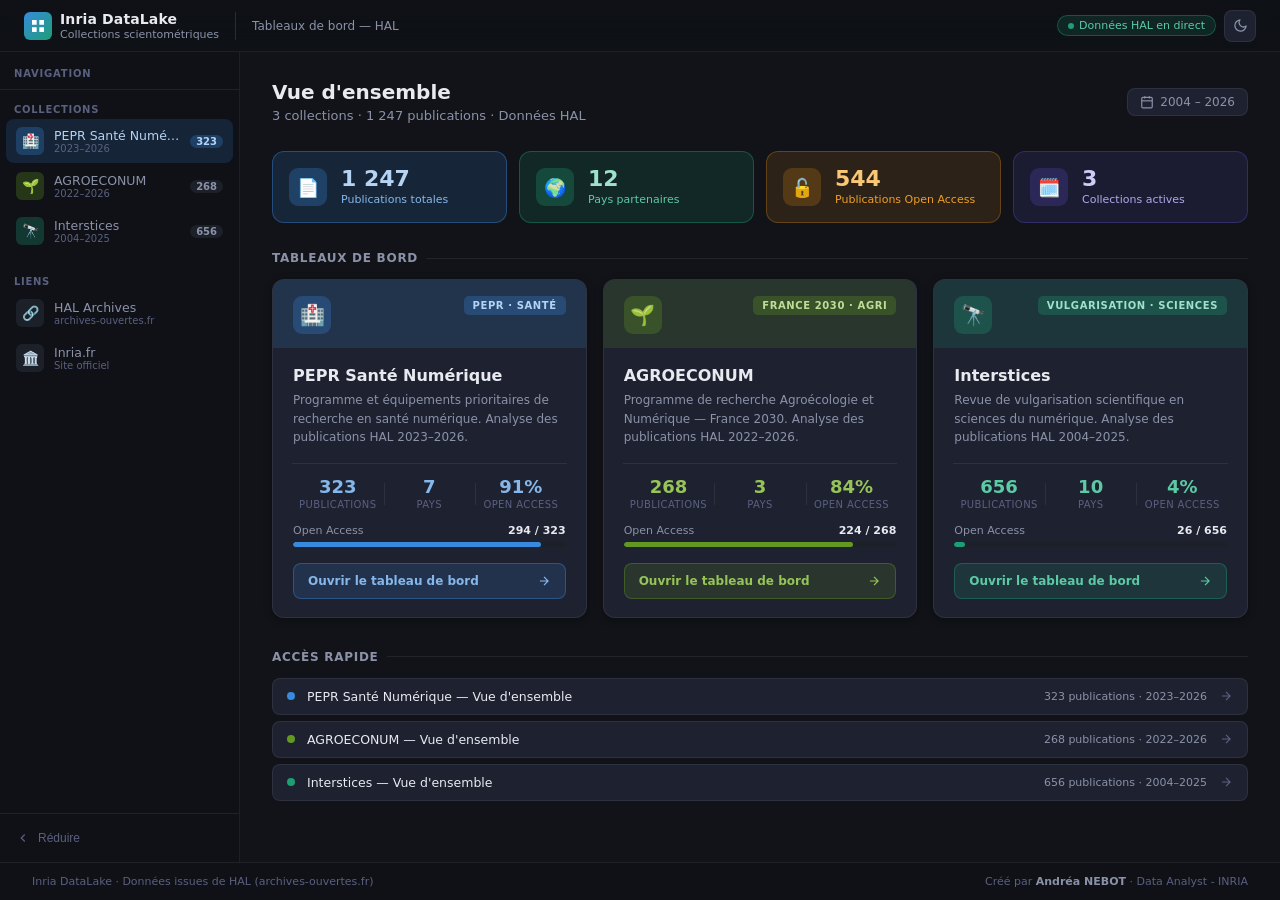
==== commit cab2fd3b: "Update fmt.Println to print 'Goodbye World'" ====
--- a/docs/index.html
+++ b/docs/index.html
@@ -5,413 +5,547 @@
 <meta name="viewport" content="width=device-width,initial-scale=1.0"/>
 <title>Collections Inria — Tableaux de bord scientométriques</title>
 <meta name="description" content="Tableaux de bord scientométriques Inria — données HAL"/>
-<link rel="preconnect" href="https://fonts.googleapis.com">
-<link rel="preconnect" href="https://fonts.gstatic.com" crossorigin>
-<link href="https://fonts.googleapis.com/css2?family=Inter:wght@300;400;500;600;700;800&display=swap" rel="stylesheet">
 <style>
+/* ===== RESET & BASE ===== */
+*, *::before, *::after { margin: 0; padding: 0; box-sizing: border-box; }
 
 :root {
-  --font: 'Inter', system-ui, -apple-system, sans-serif;
-  --radius-sm: 8px;
-  --radius-md: 12px;
-  --radius-lg: 16px;
-  --sidebar-w: 232px;
-  --header-h: 54px;
-  --t: 180ms cubic-bezier(0.4,0,0.2,1);
-  --blue:        #317AC1;
-  --blue-soft:   rgba(49,122,193,0.12);
-  --blue-glow:   rgba(49,122,193,0.20);
-  --green:       #16a34a;
-  --green-soft:  rgba(22,163,74,0.12);
-  --cyan:        #0891b2;
-  --cyan-soft:   rgba(8,145,178,0.12);
-  --purple:      #7c3aed;
-  --purple-soft: rgba(124,58,237,0.12);
-  --orange:      #ea6c00;
-  --orange-soft: rgba(234,108,0,0.12);
-}
-
+  --radius: 8px;
+  --radius-lg: 12px;
+  --sidebar-w: 240px;
+  --transition: 200ms ease;
+  --font: 'Segoe UI', system-ui, -apple-system, sans-serif;
+}
+
+/* ===== DARK THEME (default) ===== */
 [data-theme="dark"] {
-  --bg:         #0d1117;
-  --bg2:        #111827;
-  --bg3:        #1a2233;
-  --surface:    #161d2e;
-  --surface2:   #1e2840;
-  --border:     rgba(255,255,255,0.06);
-  --border2:    rgba(255,255,255,0.11);
-  --text:       #e4e9f4;
-  --text2:      #7e8fb5;
-  --text3:      #3d4f70;
-  --header-bg:  rgba(13,17,23,0.92);
-  --sidebar-bg: #0a0f1a;
-  --shadow:     0 8px 32px rgba(0,0,0,0.45);
-  --shadow-sm:  0 2px 10px rgba(0,0,0,0.30);
-  --card-hover: rgba(49,122,193,0.06);
-}
-
+  --bg:         #111318;
+  --bg2:        #16191f;
+  --bg3:        #1c2028;
+  --surface:    #1e2230;
+  --surface2:   #252b3b;
+  --border:     rgba(255,255,255,0.07);
+  --border2:    rgba(255,255,255,0.12);
+  --text:       #e8eaf0;
+  --text2:      #8b92a8;
+  --text3:      #5a6080;
+  --accent:     #378ADD;
+  --accent-bg:  rgba(55,138,221,0.14);
+  --accent-hover: rgba(55,138,221,0.22);
+  --shadow:     0 4px 20px rgba(0,0,0,0.4);
+  --shadow-sm:  0 2px 8px rgba(0,0,0,0.3);
+  --sidebar-bg: #0f1117;
+  --sidebar-border: rgba(255,255,255,0.06);
+  --header-bg:  rgba(15,17,23,0.95);
+
+  /* Color ramps - dark mode (light text on dark fill) */
+  --blue-fill:   rgba(55,138,221,0.16);
+  --blue-border: rgba(55,138,221,0.4);
+  --blue-icon-bg:rgba(55,138,221,0.28);
+  --blue-text:   #B5D4F4;
+  --blue-text2:  #85B7EB;
+  --blue-solid:  #378ADD;
+
+  --teal-fill:   rgba(29,158,117,0.16);
+  --teal-border: rgba(29,158,117,0.4);
+  --teal-icon-bg:rgba(29,158,117,0.28);
+  --teal-text:   #9FE1CB;
+  --teal-text2:  #5DCAA5;
+  --teal-solid:  #1D9E75;
+
+  --green-fill:  rgba(99,153,34,0.16);
+  --green-border:rgba(99,153,34,0.4);
+  --green-icon-bg:rgba(99,153,34,0.28);
+  --green-text:  #C0DD97;
+  --green-text2: #97C459;
+  --green-solid: #639922;
+
+  --amber-fill:  rgba(186,117,23,0.16);
+  --amber-border:rgba(186,117,23,0.4);
+  --amber-icon-bg:rgba(186,117,23,0.28);
+  --amber-text:  #FAC775;
+  --amber-text2: #EF9F27;
+  --amber-solid: #BA7517;
+
+  --purple-fill: rgba(83,74,183,0.16);
+  --purple-border:rgba(83,74,183,0.4);
+  --purple-icon-bg:rgba(83,74,183,0.28);
+  --purple-text: #CECBF6;
+  --purple-text2:#AFA9EC;
+  --purple-solid:#534AB7;
+}
+
+/* ===== LIGHT THEME ===== */
 [data-theme="light"] {
-  --bg:         #f4f6fb;
-  --bg2:        #eceef5;
-  --bg3:        #e2e6f0;
+  --bg:         #f3f5f8;
+  --bg2:        #eceef2;
+  --bg3:        #e4e7ed;
   --surface:    #ffffff;
-  --surface2:   #f8f9fd;
-  --border:     rgba(0,0,0,0.07);
-  --border2:    rgba(0,0,0,0.13);
-  --text:       #111827;
-  --text2:      #4b5780;
-  --text3:      #9ba3bf;
-  --header-bg:  rgba(255,255,255,0.94);
+  --surface2:   #f8f9fb;
+  --border:     rgba(0,0,0,0.08);
+  --border2:    rgba(0,0,0,0.14);
+  --text:       #1a1d26;
+  --text2:      #5c6478;
+  --text3:      #9099b0;
+  --accent:     #185FA5;
+  --accent-bg:  rgba(24,95,165,0.08);
+  --accent-hover: rgba(24,95,165,0.14);
+  --shadow:     0 4px 20px rgba(0,0,0,0.08);
+  --shadow-sm:  0 2px 8px rgba(0,0,0,0.06);
   --sidebar-bg: #ffffff;
-  --shadow:     0 8px 32px rgba(49,122,193,0.10);
-  --shadow-sm:  0 2px 10px rgba(49,122,193,0.07);
-  --card-hover: rgba(49,122,193,0.04);
-}
-
-*, *::before, *::after { margin:0; padding:0; box-sizing:border-box; }
+  --sidebar-border: rgba(0,0,0,0.07);
+  --header-bg:  rgba(255,255,255,0.95);
+
+  /* Color ramps - light mode (dark text on light fill) */
+  --blue-fill:   #E6F1FB;
+  --blue-border: #85B7EB;
+  --blue-icon-bg:#B5D4F4;
+  --blue-text:   #0C447C;
+  --blue-text2:  #185FA5;
+  --blue-solid:  #378ADD;
+
+  --teal-fill:   #E1F5EE;
+  --teal-border: #5DCAA5;
+  --teal-icon-bg:#9FE1CB;
+  --teal-text:   #085041;
+  --teal-text2:  #0F6E56;
+  --teal-solid:  #1D9E75;
+
+  --green-fill:  #EAF3DE;
+  --green-border:#97C459;
+  --green-icon-bg:#C0DD97;
+  --green-text:  #27500A;
+  --green-text2: #3B6D11;
+  --green-solid: #639922;
+
+  --amber-fill:  #FAEEDA;
+  --amber-border:#EF9F27;
+  --amber-icon-bg:#FAC775;
+  --amber-text:  #633806;
+  --amber-text2: #854F0B;
+  --amber-solid: #BA7517;
+
+  --purple-fill: #EEEDFE;
+  --purple-border:#AFA9EC;
+  --purple-icon-bg:#CECBF6;
+  --purple-text: #3C3489;
+  --purple-text2:#534AB7;
+  --purple-solid:#534AB7;
+}
 
 body {
   font-family: var(--font);
   background: var(--bg);
   color: var(--text);
   min-height: 100vh;
-  display: flex; flex-direction: column;
-  -webkit-font-smoothing: antialiased;
-  transition: background var(--t), color var(--t);
-}
-
-/* ── Header ── */
+  display: flex;
+  flex-direction: column;
+  transition: background var(--transition), color var(--transition);
+}
+
+/* ===== LAYOUT ===== */
+.app { display: flex; flex-direction: column; min-height: 100vh; }
+
+/* ===== HEADER ===== */
 .header {
-  position: sticky; top: 0; z-index: 200;
-  height: var(--header-h);
+  position: sticky; top: 0; z-index: 100;
   background: var(--header-bg);
   border-bottom: 1px solid var(--border);
-  backdrop-filter: blur(14px);
-  -webkit-backdrop-filter: blur(14px);
-  display: flex; align-items: center;
-  justify-content: space-between;
-  padding: 0 24px; flex-shrink: 0;
-}
-.header-left { display:flex; align-items:center; gap:14px; }
-.header-brand { display:flex; align-items:center; gap:10px; text-decoration:none; }
-.header-brand-icon {
-  width:32px; height:32px; background:var(--blue);
-  border-radius:var(--radius-sm);
-  display:flex; align-items:center; justify-content:center;
-  box-shadow: 0 4px 12px rgba(49,122,193,0.35);
-}
-.header-brand-icon svg { width:17px; height:17px; fill:white; }
-.header-brand-name { font-size:13.5px; font-weight:700; color:var(--text); letter-spacing:-0.01em; }
-.header-brand-sub  { font-size:10.5px; color:var(--text2); font-weight:400; margin-top:1px; }
-.header-sep { width:1px; height:24px; background:var(--border2); }
-.header-context { font-size:12px; color:var(--text2); }
-.header-right { display:flex; align-items:center; gap:8px; }
-.live-pill {
-  display:flex; align-items:center; gap:6px;
-  font-size:11px; font-weight:500; color:var(--text2);
-  background:var(--surface); border:1px solid var(--border2);
-  border-radius:20px; padding:4px 12px;
-}
-.live-dot {
-  width:7px; height:7px; border-radius:50%;
-  background:#22c55e; box-shadow:0 0 6px #22c55e;
-  animation: livepulse 2.2s infinite;
-}
-@keyframes livepulse { 0%,100%{opacity:1;transform:scale(1)} 50%{opacity:.5;transform:scale(.85)} }
+  backdrop-filter: blur(12px);
+  display: flex; align-items: center; justify-content: space-between;
+  padding: 0 24px;
+  height: 52px;
+  flex-shrink: 0;
+}
+.header-left { display: flex; align-items: center; gap: 12px; }
+.header-logo {
+  display: flex; align-items: center; gap: 8px;
+  text-decoration: none; color: var(--text);
+}
+.header-logo-icon {
+  width: 28px; height: 28px;
+  background: linear-gradient(135deg, #378ADD, #1D9E75);
+  border-radius: 6px;
+  display: flex; align-items: center; justify-content: center;
+  flex-shrink: 0;
+}
+.header-logo-icon svg { width: 16px; height: 16px; fill: white; }
+.header-title { font-size: 14px; font-weight: 600; color: var(--text); letter-spacing: 0.01em; }
+.header-subtitle { font-size: 11px; color: var(--text2); margin-top: 1px; }
+.header-divider { width: 1px; height: 28px; background: var(--border2); margin: 0 4px; }
+
+.header-right { display: flex; align-items: center; gap: 8px; }
+
+.badge-live {
+  display: flex; align-items: center; gap: 5px;
+  font-size: 11px; color: var(--teal-text2);
+  background: var(--teal-fill);
+  border: 1px solid var(--teal-border);
+  border-radius: 20px; padding: 3px 10px;
+}
+.badge-live-dot {
+  width: 6px; height: 6px;
+  border-radius: 50%; background: var(--teal-solid);
+  animation: pulse 2s infinite;
+}
+@keyframes pulse { 0%,100%{opacity:1} 50%{opacity:0.4} }
+
 .btn-icon {
-  width:34px; height:34px; border-radius:var(--radius-sm);
-  border:1px solid var(--border2); background:var(--surface);
-  cursor:pointer; display:flex; align-items:center; justify-content:center;
-  color:var(--text2); transition:all var(--t);
-}
-.btn-icon:hover { background:var(--surface2); color:var(--text); border-color:var(--blue); }
-.btn-icon svg { width:15px; height:15px; }
-
-/* ── Layout ── */
-.layout { display:flex; flex:1; overflow:hidden; }
-
-/* ── Sidebar ── */
+  width: 32px; height: 32px; border-radius: var(--radius);
+  border: 1px solid var(--border); background: var(--surface);
+  cursor: pointer; display: flex; align-items: center; justify-content: center;
+  color: var(--text2); transition: all var(--transition);
+}
+.btn-icon:hover { background: var(--surface2); border-color: var(--border2); color: var(--text); }
+.btn-icon svg { width: 15px; height: 15px; }
+
+/* ===== BODY LAYOUT ===== */
+.body { display: flex; flex: 1; overflow: hidden; }
+
+/* ===== SIDEBAR ===== */
 .sidebar {
-  width: var(--sidebar-w); flex-shrink:0;
-  background:var(--sidebar-bg);
-  border-right:1px solid var(--border);
-  display:flex; flex-direction:column;
-  overflow:hidden; transition:width var(--t);
-}
-.sidebar.collapsed { width:56px; }
-
-.sb-header { padding:20px 14px 12px; border-bottom:1px solid var(--border); }
-.sb-logo {
-  display:flex; align-items:center; gap:10px;
-  margin-bottom:14px;
-}
-.sb-logo img { height:18px; max-width:90px; object-fit:contain; opacity:.75; }
-.sb-logo-sep { width:1px; height:16px; background:var(--border2); flex-shrink:0; }
-.sidebar.collapsed .sb-logo { display:none; }
-
-.sb-title { font-size:13px; font-weight:700; color:var(--text); letter-spacing:-0.01em; }
-.sb-sub   { font-size:10px; color:var(--text2); margin-top:2px; }
-.sidebar.collapsed .sb-title { display:none; }
-.sidebar.collapsed .sb-sub   { display:none; }
-
-.sb-nav { flex:1; padding:12px 8px; overflow-y:auto; }
-.sb-nav::-webkit-scrollbar { width:3px; }
-.sb-nav::-webkit-scrollbar-thumb { background:var(--border2); border-radius:2px; }
-
-.sb-section {
-  font-size:9px; font-weight:700; letter-spacing:0.16em;
-  text-transform:uppercase; color:var(--text3);
-  padding:6px 8px 5px;
-  white-space:nowrap; overflow:hidden;
-}
-.sidebar.collapsed .sb-section { opacity:0; }
+  width: var(--sidebar-w);
+  flex-shrink: 0;
+  background: var(--sidebar-bg);
+  border-right: 1px solid var(--sidebar-border);
+  display: flex; flex-direction: column;
+  overflow: hidden;
+  transition: width var(--transition);
+}
+.sidebar.collapsed { width: 52px; }
+
+.sidebar-header {
+  padding: 16px 14px 10px;
+  border-bottom: 1px solid var(--border);
+}
+.sidebar-label {
+  font-size: 10px; font-weight: 700; letter-spacing: 0.08em;
+  color: var(--text3); text-transform: uppercase;
+  white-space: nowrap; overflow: hidden;
+}
+.sidebar.collapsed .sidebar-label { display: none; }
+
+.sidebar-nav { flex: 1; padding: 8px 6px; overflow-y: auto; }
+.sidebar-nav::-webkit-scrollbar { width: 3px; }
+.sidebar-nav::-webkit-scrollbar-thumb { background: var(--border2); border-radius: 2px; }
+
+.nav-section-title {
+  font-size: 10px; font-weight: 600; color: var(--text3);
+  text-transform: uppercase; letter-spacing: 0.07em;
+  padding: 6px 8px 4px;
+  white-space: nowrap; overflow: hidden;
+}
+.sidebar.collapsed .nav-section-title { display: none; }
 
 .nav-item {
-  display:flex; align-items:center; gap:10px;
-  padding:9px 10px; border-radius:var(--radius-sm);
-  cursor:pointer; text-decoration:none; color:var(--text2);
-  transition:all var(--t); margin-bottom:2px;
-  white-space:nowrap; overflow:hidden; position:relative;
-}
-.nav-item:hover { background:var(--blue-soft); color:var(--text); }
-.nav-item.active { background:var(--blue-soft); color:var(--blue); }
-.nav-item.active::before {
-  content:''; position:absolute; left:0; top:20%; bottom:20%;
-  width:3px; background:var(--blue); border-radius:0 2px 2px 0;
-}
-
-.nav-ico {
-  width:30px; height:30px; border-radius:var(--radius-sm);
-  display:flex; align-items:center; justify-content:center;
-  flex-shrink:0; transition:background var(--t);
-}
-.ico-blue  { background:var(--blue-soft); }
-.ico-green { background:var(--green-soft); }
-.ico-cyan  { background:var(--cyan-soft); }
-
-.nav-txt { flex:1; min-width:0; overflow:hidden; }
-.nav-txt-main { font-size:12.5px; font-weight:500; overflow:hidden; text-overflow:ellipsis; }
-.nav-txt-sub  { font-size:10px; color:var(--text3); overflow:hidden; text-overflow:ellipsis; margin-top:1px; }
-.sidebar.collapsed .nav-txt { display:none; }
-
-.nav-badge {
-  font-size:10px; font-weight:600;
-  background:var(--bg3); color:var(--text2);
-  border-radius:10px; padding:2px 7px; flex-shrink:0;
-}
-.sidebar.collapsed .nav-badge { display:none; }
-
-.sb-footer { padding:10px 8px; border-top:1px solid var(--border); }
-.sb-collapse-btn {
-  display:flex; align-items:center; gap:8px;
-  padding:8px 10px; border-radius:var(--radius-sm);
-  cursor:pointer; color:var(--text3); font-size:12px;
-  background:none; border:none; width:100%; transition:all var(--t);
-}
-.sb-collapse-btn:hover { background:var(--bg3); color:var(--text2); }
-.sb-collapse-btn svg { width:14px; height:14px; flex-shrink:0; transition:transform var(--t); }
-.sidebar.collapsed .sb-collapse-btn span { display:none; }
-.sidebar.collapsed .sb-collapse-btn svg { transform:rotate(180deg); }
-
-/* ── Main ── */
+  display: flex; align-items: center; gap: 10px;
+  padding: 8px 10px; border-radius: var(--radius);
+  cursor: pointer; text-decoration: none; color: var(--text2);
+  transition: all var(--transition); margin-bottom: 1px;
+  min-width: 0; white-space: nowrap;
+}
+.nav-item:hover { background: var(--bg3); color: var(--text); }
+
+.nav-item.nav-blue.active   { background: var(--blue-fill);   color: var(--blue-text); }
+.nav-item.nav-green.active  { background: var(--green-fill);  color: var(--green-text); }
+.nav-item.nav-teal.active   { background: var(--teal-fill);   color: var(--teal-text); }
+
+.nav-icon {
+  width: 28px; height: 28px; border-radius: 6px;
+  display: flex; align-items: center; justify-content: center;
+  flex-shrink: 0; font-size: 14px;
+}
+.nav-icon.blue   { background: var(--blue-icon-bg);   color: var(--blue-text); }
+.nav-icon.green  { background: var(--green-icon-bg);  color: var(--green-text); }
+.nav-icon.teal   { background: var(--teal-icon-bg);   color: var(--teal-text); }
+.nav-icon.neutral{ background: var(--bg3); color: var(--text2); }
+
+.nav-text { flex: 1; min-width: 0; overflow: hidden; }
+.nav-text-main { font-size: 12.5px; font-weight: 500; overflow: hidden; text-overflow: ellipsis; }
+.nav-text-sub { font-size: 10px; color: var(--text3); overflow: hidden; text-overflow: ellipsis; }
+.sidebar.collapsed .nav-text { display: none; }
+
+.nav-count {
+  font-size: 10px; font-weight: 600;
+  border-radius: 10px; padding: 1px 6px;
+  flex-shrink: 0;
+  background: var(--bg3); color: var(--text2);
+}
+.nav-item.nav-blue.active .nav-count  { background: var(--blue-icon-bg); color: var(--blue-text); }
+.nav-item.nav-green.active .nav-count { background: var(--green-icon-bg); color: var(--green-text); }
+.nav-item.nav-teal.active .nav-count  { background: var(--teal-icon-bg); color: var(--teal-text); }
+.sidebar.collapsed .nav-count { display: none; }
+
+.sidebar-collapse-btn {
+  padding: 10px 6px;
+  border-top: 1px solid var(--border);
+}
+.collapse-btn {
+  display: flex; align-items: center; gap: 8px;
+  padding: 7px 10px; border-radius: var(--radius);
+  cursor: pointer; color: var(--text3); font-size: 12px;
+  background: none; border: none; width: 100%;
+  transition: all var(--transition);
+}
+.collapse-btn:hover { background: var(--bg3); color: var(--text2); }
+.collapse-btn svg { width: 14px; height: 14px; flex-shrink: 0; }
+.sidebar.collapsed .collapse-btn span { display: none; }
+
+/* ===== MAIN ===== */
 .main {
-  flex:1; overflow-y:auto;
-  background:var(--bg);
-  padding:32px 36px 40px;
-}
-.main::-webkit-scrollbar { width:5px; }
-.main::-webkit-scrollbar-thumb { background:var(--border2); border-radius:3px; }
-
-/* Page header */
-.page-header {
-  display:flex; align-items:flex-end;
-  justify-content:space-between;
-  margin-bottom:32px;
-}
-.page-eyebrow {
-  font-size:9px; font-weight:700; letter-spacing:0.18em;
-  text-transform:uppercase; color:var(--blue);
-  margin-bottom:6px;
-  display:flex; align-items:center; gap:6px;
-}
-.page-eyebrow-line { display:inline-block; width:16px; height:2px; background:var(--blue); border-radius:2px; }
-.page-title { font-size:24px; font-weight:800; color:var(--text); letter-spacing:-0.03em; line-height:1.1; }
-.page-sub   { font-size:13px; color:var(--text2); margin-top:5px; }
-.page-date  { font-size:11px; color:var(--text3); font-weight:500; display:flex; align-items:center; gap:5px; }
-
-/* KPI row */
+  flex: 1; overflow-y: auto; padding: 28px 32px;
+  background: var(--bg);
+}
+.main::-webkit-scrollbar { width: 5px; }
+.main::-webkit-scrollbar-thumb { background: var(--border2); border-radius: 3px; }
+
+/* ===== PAGE TITLE ===== */
+.page-header { display: flex; align-items: center; justify-content: space-between; margin-bottom: 28px; flex-wrap: wrap; gap: 12px; }
+.page-title { font-size: 20px; font-weight: 600; color: var(--text); }
+.page-subtitle { font-size: 13px; color: var(--text2); margin-top: 4px; }
+.page-date {
+  display: flex; align-items: center; gap: 6px;
+  font-size: 12px; color: var(--text2);
+  background: var(--surface); border: 1px solid var(--border);
+  border-radius: var(--radius); padding: 6px 12px;
+}
+.page-date svg { width: 14px; height: 14px; }
+
+/* ===== KPI ROW ===== */
 .kpi-row {
-  display:grid; grid-template-columns:repeat(4,1fr);
-  gap:14px; margin-bottom:36px;
+  display: grid; grid-template-columns: repeat(4, 1fr);
+  gap: 12px; margin-bottom: 28px;
 }
 .kpi-card {
-  background:var(--surface); border:1px solid var(--border);
-  border-radius:var(--radius-md); padding:18px 20px;
-  display:flex; align-items:center; gap:14px;
-  box-shadow:var(--shadow-sm);
-  transition:box-shadow var(--t),transform var(--t),border-color var(--t);
-  animation:fadeUp 0.35s ease both;
-}
-.kpi-card:hover { box-shadow:var(--shadow); transform:translateY(-2px); border-color:var(--border2); }
-.kpi-card:nth-child(1){animation-delay:.04s}
-.kpi-card:nth-child(2){animation-delay:.09s}
-.kpi-card:nth-child(3){animation-delay:.14s}
-.kpi-card:nth-child(4){animation-delay:.19s}
-.kpi-ico {
-  width:42px; height:42px; border-radius:var(--radius-sm);
-  display:flex; align-items:center; justify-content:center;
-  flex-shrink:0;
-}
-.kpi-ico.blue   { background:var(--blue-soft); }
-.kpi-ico.green  { background:var(--green-soft); }
-.kpi-ico.orange { background:var(--orange-soft); }
-.kpi-ico.purple { background:var(--purple-soft); }
-.kpi-val { font-size:26px; font-weight:800; color:var(--text); letter-spacing:-0.03em; line-height:1; }
-.kpi-lbl { font-size:11px; color:var(--text2); margin-top:4px; font-weight:500; text-transform:uppercase; letter-spacing:0.06em; }
-
-/* Section head */
-.section-head { display:flex; align-items:center; gap:12px; margin-bottom:18px; }
-.section-head-title { font-size:10px; font-weight:700; letter-spacing:0.14em; text-transform:uppercase; color:var(--text2); white-space:nowrap; }
-.section-head-line  { flex:1; height:1px; background:var(--border); }
-.section-head-count { font-size:10px; color:var(--text3); background:var(--bg3); border-radius:10px; padding:2px 8px; font-weight:600; }
-
-/* Cards grid */
-.cards-grid {
-  display:grid; grid-template-columns:repeat(3,1fr);
-  gap:18px;
-}
-.pcard {
-  background:var(--surface); border:1px solid var(--border);
-  border-radius:var(--radius-lg); overflow:hidden;
-  box-shadow:var(--shadow-sm);
-  display:flex; flex-direction:column;
-  text-decoration:none; color:inherit;
-  transition:box-shadow var(--t),transform var(--t),border-color var(--t),background var(--t);
-  animation:fadeUp 0.38s ease both;
-}
-.pcard:hover { box-shadow:var(--shadow); transform:translateY(-3px); border-color:var(--border2); background:var(--card-hover); }
-.pcard:nth-child(1){animation-delay:.08s}
-.pcard:nth-child(2){animation-delay:.15s}
-.pcard:nth-child(3){animation-delay:.22s}
-
-.pcard-bar { height:4px; width:100%; }
-.bar-blue  { background:linear-gradient(90deg,#317AC1,#4ab3e8); }
-.bar-green { background:linear-gradient(90deg,#16a34a,#4ade80); }
-.bar-cyan  { background:linear-gradient(90deg,#0891b2,#22d3ee); }
-
-.pcard-body { padding:22px 24px 20px; flex:1; display:flex; flex-direction:column; }
-.pcard-top  { display:flex; align-items:flex-start; justify-content:space-between; gap:10px; margin-bottom:16px; }
-
-.pcard-icon-wrap {
-  width:46px; height:46px; border-radius:var(--radius-md);
-  display:flex; align-items:center; justify-content:center;
-  flex-shrink:0;
-}
-.wrap-blue  { background:var(--blue-soft); }
-.wrap-green { background:var(--green-soft); }
-.wrap-cyan  { background:var(--cyan-soft); }
-
-.pcard-tag {
-  font-size:9.5px; font-weight:700; text-transform:uppercase; letter-spacing:0.10em;
-  padding:4px 9px; border-radius:20px;
-  border:1px solid var(--border2); color:var(--text2); background:var(--bg2);
-  white-space:nowrap; flex-shrink:0;
-}
-.pcard-title { font-size:17px; font-weight:800; color:var(--text); letter-spacing:-0.02em; margin-bottom:8px; line-height:1.2; }
-.pcard-desc  { font-size:12px; color:var(--text2); line-height:1.65; flex:1; }
-
-.pcard-metrics { display:flex; margin:18px 0 0; border-top:1px solid var(--border); padding-top:16px; }
-.pcard-metric  { flex:1; text-align:center; position:relative; }
-.pcard-metric + .pcard-metric::before {
-  content:''; position:absolute; left:0; top:15%; height:70%;
-  width:1px; background:var(--border);
-}
-.pcard-metric-val { font-size:20px; font-weight:800; color:var(--text); letter-spacing:-0.02em; line-height:1; }
-.pcard-metric-lbl { font-size:9.5px; color:var(--text3); margin-top:3px; text-transform:uppercase; letter-spacing:0.07em; font-weight:600; }
-
-.oa-wrap { margin-top:16px; }
-.oa-header { display:flex; justify-content:space-between; font-size:10.5px; color:var(--text2); margin-bottom:6px; font-weight:500; }
-.oa-header strong { color:var(--text); font-weight:700; }
-.oa-track { height:5px; background:var(--bg3); border-radius:4px; overflow:hidden; }
-.oa-fill  { height:100%; border-radius:4px; transition:width 1.2s cubic-bezier(0.22,1,0.36,1); }
-.fill-blue  { background:linear-gradient(90deg,#317AC1,#4ab3e8); }
-.fill-green { background:linear-gradient(90deg,#16a34a,#4ade80); }
-.fill-cyan  { background:linear-gradient(90deg,#0891b2,#22d3ee); }
-
-.pcard-cta {
-  margin-top:18px;
-  display:flex; align-items:center; justify-content:space-between;
-  padding:10px 16px; border-radius:var(--radius-sm);
-  border:1px solid var(--border2); background:var(--bg2);
-  font-size:11.5px; font-weight:600; color:var(--text2);
-  text-decoration:none; transition:all var(--t);
-}
-.pcard-cta:hover { background:var(--blue-soft); border-color:rgba(49,122,193,0.40); color:var(--blue); }
-.pcard-cta svg { width:14px; height:14px; flex-shrink:0; }
-
-/* Footer */
+  border-radius: var(--radius-lg); padding: 16px;
+  display: flex; align-items: center; gap: 14px;
+  border: 1px solid;
+}
+.kpi-card.blue   { background: var(--blue-fill);   border-color: var(--blue-border); }
+.kpi-card.teal   { background: var(--teal-fill);   border-color: var(--teal-border); }
+.kpi-card.amber  { background: var(--amber-fill);  border-color: var(--amber-border); }
+.kpi-card.purple { background: var(--purple-fill); border-color: var(--purple-border); }
+
+.kpi-icon {
+  width: 38px; height: 38px; border-radius: 9px;
+  display: flex; align-items: center; justify-content: center;
+  font-size: 18px; flex-shrink: 0;
+}
+.kpi-card.blue .kpi-icon   { background: var(--blue-icon-bg);   color: var(--blue-text); }
+.kpi-card.teal .kpi-icon   { background: var(--teal-icon-bg);   color: var(--teal-text); }
+.kpi-card.amber .kpi-icon  { background: var(--amber-icon-bg);  color: var(--amber-text); }
+.kpi-card.purple .kpi-icon { background: var(--purple-icon-bg); color: var(--purple-text); }
+
+.kpi-value { font-size: 22px; font-weight: 700; line-height: 1; }
+.kpi-card.blue .kpi-value   { color: var(--blue-text); }
+.kpi-card.teal .kpi-value   { color: var(--teal-text); }
+.kpi-card.amber .kpi-value  { color: var(--amber-text); }
+.kpi-card.purple .kpi-value { color: var(--purple-text); }
+
+.kpi-label { font-size: 11px; margin-top: 3px; }
+.kpi-card.blue .kpi-label   { color: var(--blue-text2); }
+.kpi-card.teal .kpi-label   { color: var(--teal-text2); }
+.kpi-card.amber .kpi-label  { color: var(--amber-text2); }
+.kpi-card.purple .kpi-label { color: var(--purple-text2); }
+
+/* ===== SECTION TITLE ===== */
+.section-title {
+  font-size: 12px; font-weight: 600; color: var(--text2);
+  text-transform: uppercase; letter-spacing: 0.06em;
+  margin-bottom: 14px;
+  display: flex; align-items: center; gap: 8px;
+}
+.section-title::after {
+  content: ''; flex: 1; height: 1px; background: var(--border);
+}
+
+/* ===== PROJECT CARDS ===== */
+.projects-grid {
+  display: grid; grid-template-columns: repeat(3, 1fr);
+  gap: 16px;
+}
+
+.project-card {
+  background: var(--surface);
+  border: 1px solid var(--border);
+  border-radius: var(--radius-lg);
+  overflow: hidden;
+  box-shadow: var(--shadow-sm);
+  transition: all 220ms ease;
+  display: flex; flex-direction: column;
+  cursor: pointer; text-decoration: none; color: inherit;
+}
+.project-card:hover {
+  border-color: var(--border2);
+  box-shadow: var(--shadow);
+  transform: translateY(-2px);
+}
+
+/* Colored header band */
+.project-card-band {
+  padding: 16px 20px 14px;
+  display: flex; align-items: flex-start; justify-content: space-between;
+  gap: 10px;
+}
+.project-card.blue .project-card-band   { background: var(--blue-fill); }
+.project-card.green .project-card-band  { background: var(--green-fill); }
+.project-card.teal .project-card-band   { background: var(--teal-fill); }
+
+.project-card-icon {
+  width: 38px; height: 38px; border-radius: 9px;
+  display: flex; align-items: center; justify-content: center;
+  font-size: 20px; flex-shrink: 0;
+}
+.project-card.blue .project-card-icon  { background: var(--blue-icon-bg);  color: var(--blue-text); }
+.project-card.green .project-card-icon { background: var(--green-icon-bg); color: var(--green-text); }
+.project-card.teal .project-card-icon  { background: var(--teal-icon-bg);  color: var(--teal-text); }
+
+.project-card-tag {
+  font-size: 10px; font-weight: 600; text-transform: uppercase;
+  letter-spacing: 0.06em; padding: 4px 9px; border-radius: 5px;
+  white-space: nowrap; height: fit-content;
+}
+.project-card.blue .project-card-tag  { background: var(--blue-icon-bg);  color: var(--blue-text); }
+.project-card.green .project-card-tag { background: var(--green-icon-bg); color: var(--green-text); }
+.project-card.teal .project-card-tag  { background: var(--teal-icon-bg);  color: var(--teal-text); }
+
+.project-card-body { padding: 18px 20px; flex: 1; display: flex; flex-direction: column; }
+
+.project-card-title { font-size: 16px; font-weight: 700; color: var(--text); margin-bottom: 6px; }
+.project-card-desc { font-size: 12px; color: var(--text2); line-height: 1.55; flex: 1; }
+
+/* Mini metrics inside card */
+.project-metrics {
+  display: flex; gap: 0; margin: 16px -1px 0;
+  border-top: 1px solid var(--border);
+  padding-top: 14px;
+}
+.project-metric { flex: 1; text-align: center; padding: 0 4px; position: relative; }
+.project-metric + .project-metric::before {
+  content: ''; position: absolute; left: 0; top: 15%; height: 70%;
+  width: 1px; background: var(--border);
+}
+.project-metric-value { font-size: 18px; font-weight: 700; color: var(--text); line-height: 1; }
+.project-card.blue .project-metric-value  { color: var(--blue-text2); }
+.project-card.green .project-metric-value { color: var(--green-text2); }
+.project-card.teal .project-metric-value  { color: var(--teal-text2); }
+.project-metric-label { font-size: 10px; color: var(--text3); margin-top: 3px; text-transform: uppercase; letter-spacing: 0.04em; }
+
+/* Progress bar OA */
+.oa-bar-wrap { margin-top: 14px; }
+.oa-bar-label { display: flex; justify-content: space-between; font-size: 11px; color: var(--text2); margin-bottom: 5px; }
+.oa-bar-track { height: 5px; background: var(--bg3); border-radius: 3px; overflow: hidden; }
+.oa-bar-fill { height: 100%; border-radius: 3px; transition: width 1s ease; }
+.oa-blue  { background: var(--blue-solid); }
+.oa-green { background: var(--green-solid); }
+.oa-teal  { background: var(--teal-solid); }
+
+/* CTA button */
+.project-cta {
+  margin-top: 16px;
+  display: flex; align-items: center; justify-content: space-between;
+  padding: 10px 14px;
+  border-radius: var(--radius);
+  font-size: 12px; font-weight: 600;
+  border: 1px solid;
+  transition: all var(--transition);
+  text-decoration: none;
+}
+.project-card.blue .project-cta  { background: var(--blue-fill);  border-color: var(--blue-border);  color: var(--blue-text2); }
+.project-card.green .project-cta { background: var(--green-fill); border-color: var(--green-border); color: var(--green-text2); }
+.project-card.teal .project-cta  { background: var(--teal-fill);  border-color: var(--teal-border);  color: var(--teal-text2); }
+.project-card.blue .project-cta:hover  { background: var(--blue-icon-bg); }
+.project-card.green .project-cta:hover { background: var(--green-icon-bg); }
+.project-card.teal .project-cta:hover  { background: var(--teal-icon-bg); }
+.project-cta svg { width: 14px; height: 14px; }
+
+/* ===== RECENT SECTION ===== */
+.recent-section { margin-top: 32px; }
+.activity-list { display: flex; flex-direction: column; gap: 6px; }
+.activity-item {
+  display: flex; align-items: center; gap: 12px;
+  padding: 10px 14px;
+  background: var(--surface); border: 1px solid var(--border);
+  border-radius: var(--radius); font-size: 12.5px;
+  transition: all var(--transition);
+}
+.activity-item:hover { border-color: var(--border2); background: var(--surface2); }
+.activity-dot { width: 8px; height: 8px; border-radius: 50%; flex-shrink: 0; }
+.dot-blue  { background: var(--blue-solid); }
+.dot-green { background: var(--green-solid); }
+.dot-teal  { background: var(--teal-solid); }
+.activity-name { font-weight: 500; color: var(--text); flex: 1; }
+.activity-count { font-size: 11px; color: var(--text2); }
+.activity-arrow { color: var(--text3); }
+.activity-item a { text-decoration: none; display: contents; }
+
+/* ===== FOOTER ===== */
 .footer {
-  border-top:1px solid var(--border); background:var(--sidebar-bg);
-  padding:14px 36px;
-  display:flex; align-items:center; justify-content:space-between;
-  font-size:11px; color:var(--text3); flex-shrink:0;
-}
-.footer strong { color:var(--text2); }
-
-/* Animations */
-@keyframes fadeUp {
-  from { opacity:0; transform:translateY(10px); }
-  to   { opacity:1; transform:translateY(0); }
-}
-
-/* Responsive */
-@media (max-width:1100px) {
-  .cards-grid { grid-template-columns:repeat(2,1fr); }
-  .kpi-row    { grid-template-columns:repeat(2,1fr); }
-}
-@media (max-width:780px) {
-  .sidebar { display:none; }
-  .cards-grid { grid-template-columns:1fr; }
-  .main { padding:20px 16px 32px; }
-  .page-title { font-size:20px; }
-}
-@media (max-width:520px) {
-  .kpi-row { grid-template-columns:1fr 1fr; gap:10px; }
-  .live-pill { display:none; }
-  .header-context { display:none; }
-}
-
-::-webkit-scrollbar { width:5px; height:5px; }
-::-webkit-scrollbar-thumb { background:var(--border2); border-radius:3px; }
+  border-top: 1px solid var(--border);
+  background: var(--sidebar-bg);
+  padding: 12px 32px;
+  display: flex; align-items: center; justify-content: space-between;
+  font-size: 11px; color: var(--text3);
+  flex-shrink: 0;
+}
+
+/* ===== RESPONSIVE ===== */
+@media (max-width: 900px) {
+  .projects-grid { grid-template-columns: 1fr; }
+  .kpi-row { grid-template-columns: repeat(2, 1fr); }
+  .sidebar { display: none; }
+  .main { padding: 20px 16px; }
+}
+@media (max-width: 600px) {
+  .kpi-row { grid-template-columns: repeat(2, 1fr); }
+  .header-subtitle { display: none; }
+  .badge-live { display: none; }
+}
+
+/* ===== SCROLLBAR ===== */
+::-webkit-scrollbar { width: 5px; }
+::-webkit-scrollbar-thumb { background: var(--border2); border-radius: 3px; }
+
+/* Fade in animation */
+@keyframes fadeIn { from{opacity:0;transform:translateY(8px)} to{opacity:1;transform:translateY(0)} }
+.project-card { animation: fadeIn 0.3s ease backwards; }
+.project-card:nth-child(1) { animation-delay: 0.05s; }
+.project-card:nth-child(2) { animation-delay: 0.1s; }
+.project-card:nth-child(3) { animation-delay: 0.15s; }
+.kpi-card { animation: fadeIn 0.3s ease backwards; }
 </style>
 </head>
 <body>
-
-<div style="display:flex;flex-direction:column;min-height:100vh;">
+<div class="app">
 
   <!-- HEADER -->
   <header class="header">
     <div class="header-left">
-      <a href="#" class="header-brand">
-        <div class="header-brand-icon">
-          <svg viewBox="0 0 24 24"><path d="M3 3h7v7H3zM14 3h7v7h-7zM14 14h7v7h-7zM3 14h7v7H3z"/></svg>
+      <a href="#" class="header-logo">
+        <div class="header-logo-icon">
+          <svg viewBox="0 0 24 24" xmlns="http://www.w3.org/2000/svg">
+            <path d="M3 3h7v7H3zM14 3h7v7h-7zM14 14h7v7h-7zM3 14h7v7H3z"/>
+          </svg>
         </div>
         <div>
-          <div class="header-brand-name">Inria DataLake</div>
-          <div class="header-brand-sub">Collections scientométriques</div>
+          <div class="header-title">Inria DataLake</div>
+          <div class="header-subtitle">Collections scientométriques</div>
         </div>
       </a>
-      <div class="header-sep"></div>
-      <span class="header-context">Tableaux de bord — HAL</span>
+      <div class="header-divider"></div>
+      <span style="font-size:12px;color:var(--text2);">Tableaux de bord — HAL</span>
     </div>
     <div class="header-right">
-      <div class="live-pill">
-        <span class="live-dot"></span>
+      <div class="badge-live">
+        <span class="badge-live-dot"></span>
         Données HAL en direct
       </div>
-      <button class="btn-icon" onclick="toggleTheme()" title="Mode jour/nuit">
+      <button class="btn-icon" id="themeToggle" title="Basculer mode jour/nuit" onclick="toggleTheme()">
+        <!-- Moon icon (shown in dark mode) -->
         <svg id="icon-moon" viewBox="0 0 24 24" fill="none" stroke="currentColor" stroke-width="2" stroke-linecap="round" stroke-linejoin="round">
           <path d="M21 12.79A9 9 0 1 1 11.21 3 7 7 0 0 0 21 12.79z"/>
         </svg>
+        <!-- Sun icon (shown in light mode) -->
         <svg id="icon-sun" viewBox="0 0 24 24" fill="none" stroke="currentColor" stroke-width="2" stroke-linecap="round" stroke-linejoin="round" style="display:none">
           <circle cx="12" cy="12" r="5"/>
           <line x1="12" y1="1" x2="12" y2="3"/><line x1="12" y1="21" x2="12" y2="23"/>
@@ -423,57 +557,66 @@
     </div>
   </header>
 
-  <!-- LAYOUT -->
-  <div class="layout">
+  <!-- BODY -->
+  <div class="body">
 
     <!-- SIDEBAR -->
     <aside class="sidebar" id="sidebar">
-      <div class="sb-header">
-        <div class="sb-logo">
-          <img src="/assets/logo_inria.png" alt="Inria"/>
-          <div class="sb-logo-sep"></div>
-          <img src="/assets/logo_datalake.png" alt="Datalake"/>
-        </div>
-        <div class="sb-title">Copublications Inria</div>
-        <div class="sb-sub">Groupe Datalake · HAL</div>
+      <div class="sidebar-header">
+        <div class="sidebar-label">Navigation</div>
       </div>
-
-      <nav class="sb-nav">
-        <div class="sb-section">Collections</div>
-
-        <a href="#pepr" class="nav-item active" onclick="setActive(this)">
-          <div class="nav-ico ico-blue">
-            <svg width="15" height="15" viewBox="0 0 24 24" fill="none" stroke="#317AC1" stroke-width="2" stroke-linecap="round"><path d="M22 12h-4l-3 9L9 3l-3 9H2"/></svg>
-          </div>
-          <div class="nav-txt">
-            <div class="nav-txt-main">PEPR Santé Numérique</div>
-            <div class="nav-txt-sub">2023–2026 · 323 publ.</div>
-          </div>
+      <nav class="sidebar-nav">
+        <div class="nav-section-title">Collections</div>
+
+        <a href="#pepr" class="nav-item nav-blue active" onclick="setActive(this)">
+          <div class="nav-icon blue">🏥</div>
+          <div class="nav-text">
+            <div class="nav-text-main">PEPR Santé Numérique</div>
+            <div class="nav-text-sub">2023–2026</div>
+          </div>
+          <span class="nav-count">323</span>
         </a>
 
-        <a href="#agro" class="nav-item" onclick="setActive(this)">
-          <div class="nav-ico ico-green">
-            <svg width="15" height="15" viewBox="0 0 24 24" fill="none" stroke="#16a34a" stroke-width="2" stroke-linecap="round"><path d="M12 22V12"/><path d="M5 3a9.5 9.5 0 0 0 7 9"/><path d="M19 3a9.5 9.5 0 0 1-7 9"/></svg>
-          </div>
-          <div class="nav-txt">
-            <div class="nav-txt-main">AGROECONUM</div>
-            <div class="nav-txt-sub">2022–2026 · 268 publ.</div>
-          </div>
+        <a href="#agro" class="nav-item nav-green" onclick="setActive(this)">
+          <div class="nav-icon green">🌱</div>
+          <div class="nav-text">
+            <div class="nav-text-main">AGROECONUM</div>
+            <div class="nav-text-sub">2022–2026</div>
+          </div>
+          <span class="nav-count">268</span>
         </a>
 
-        <a href="#inter" class="nav-item" onclick="setActive(this)">
-          <div class="nav-ico ico-cyan">
-            <svg width="15" height="15" viewBox="0 0 24 24" fill="none" stroke="#0891b2" stroke-width="2" stroke-linecap="round"><circle cx="11" cy="11" r="8"/><path d="m21 21-4.35-4.35"/></svg>
-          </div>
-          <div class="nav-txt">
-            <div class="nav-txt-main">Interstices</div>
-            <div class="nav-txt-sub">2004–2025 · 656 publ.</div>
+        <a href="#inter" class="nav-item nav-teal" onclick="setActive(this)">
+          <div class="nav-icon teal">🔭</div>
+          <div class="nav-text">
+            <div class="nav-text-main">Interstices</div>
+            <div class="nav-text-sub">2004–2025</div>
+          </div>
+          <span class="nav-count">656</span>
+        </a>
+
+        <div style="height:16px;"></div>
+        <div class="nav-section-title">Liens</div>
+
+        <a href="https://hal.science/" target="_blank" class="nav-item" style="font-size:12px;">
+          <div class="nav-icon neutral">🔗</div>
+          <div class="nav-text">
+            <div class="nav-text-main">HAL Archives</div>
+            <div class="nav-text-sub">archives-ouvertes.fr</div>
+          </div>
+        </a>
+
+        <a href="https://www.inria.fr/" target="_blank" class="nav-item" style="font-size:12px;">
+          <div class="nav-icon neutral">🏛️</div>
+          <div class="nav-text">
+            <div class="nav-text-main">Inria.fr</div>
+            <div class="nav-text-sub">Site officiel</div>
           </div>
         </a>
       </nav>
 
-      <div class="sb-footer">
-        <button class="sb-collapse-btn" onclick="toggleSidebar()">
+      <div class="sidebar-collapse-btn">
+        <button class="collapse-btn" onclick="toggleSidebar()">
           <svg viewBox="0 0 24 24" fill="none" stroke="currentColor" stroke-width="2" id="collapse-icon">
             <path d="M15 18l-6-6 6-6"/>
           </svg>
@@ -482,205 +625,278 @@
       </div>
     </aside>
 
-    <!-- MAIN -->
+    <!-- MAIN CONTENT -->
     <main class="main">
 
-      <!-- Page header -->
+      <!-- Page Header -->
       <div class="page-header">
         <div>
-          <div class="page-eyebrow">
-            <span class="page-eyebrow-line"></span>
-            HAL · Inria
-          </div>
           <div class="page-title">Vue d'ensemble</div>
-          <div class="page-sub">3 collections · 1 247 publications · Données HAL</div>
+          <div class="page-subtitle">3 collections · 1 247 publications · Données HAL</div>
         </div>
         <div class="page-date">
-          <svg width="13" height="13" viewBox="0 0 24 24" fill="none" stroke="currentColor" stroke-width="2"><rect x="3" y="4" width="18" height="18" rx="2"/><line x1="16" y1="2" x2="16" y2="6"/><line x1="8" y1="2" x2="8" y2="6"/><line x1="3" y1="10" x2="21" y2="10"/></svg>
-          Juin 2026
+          <svg viewBox="0 0 24 24" fill="none" stroke="currentColor" stroke-width="2"><rect x="3" y="4" width="18" height="18" rx="2"/><line x1="16" y1="2" x2="16" y2="6"/><line x1="8" y1="2" x2="8" y2="6"/><line x1="3" y1="10" x2="21" y2="10"/></svg>
+          2004 – 2026
         </div>
       </div>
 
       <!-- KPIs -->
       <div class="kpi-row">
-        <div class="kpi-card">
-          <div class="kpi-ico blue">
-            <svg width="20" height="20" viewBox="0 0 24 24" fill="none" stroke="#317AC1" stroke-width="2" stroke-linecap="round"><path d="M14 2H6a2 2 0 0 0-2 2v16a2 2 0 0 0 2 2h12a2 2 0 0 0 2-2V8z"/><polyline points="14 2 14 8 20 8"/></svg>
-          </div>
+        <div class="kpi-card blue">
+          <div class="kpi-icon">📄</div>
           <div>
-            <div class="kpi-val">1 247</div>
-            <div class="kpi-lbl">Publications</div>
-          </div>
-        </div>
-        <div class="kpi-card">
-          <div class="kpi-ico green">
-            <svg width="20" height="20" viewBox="0 0 24 24" fill="none" stroke="#16a34a" stroke-width="2" stroke-linecap="round"><circle cx="12" cy="12" r="10"/><line x1="2" y1="12" x2="22" y2="12"/><path d="M12 2a15.3 15.3 0 0 1 4 10 15.3 15.3 0 0 1-4 10 15.3 15.3 0 0 1-4-10 15.3 15.3 0 0 1 4-10z"/></svg>
-          </div>
+            <div class="kpi-value">1 247</div>
+            <div class="kpi-label">Publications totales</div>
+          </div>
+        </div>
+        <div class="kpi-card teal">
+          <div class="kpi-icon">🌍</div>
           <div>
-            <div class="kpi-val">12</div>
-            <div class="kpi-lbl">Pays partenaires</div>
-          </div>
-        </div>
-        <div class="kpi-card">
-          <div class="kpi-ico orange">
-            <svg width="20" height="20" viewBox="0 0 24 24" fill="none" stroke="#ea6c00" stroke-width="2" stroke-linecap="round"><rect x="3" y="11" width="18" height="11" rx="2"/><path d="M7 11V7a5 5 0 0 1 9.9-1"/></svg>
-          </div>
+            <div class="kpi-value">12</div>
+            <div class="kpi-label">Pays partenaires</div>
+          </div>
+        </div>
+        <div class="kpi-card amber">
+          <div class="kpi-icon">🔓</div>
           <div>
-            <div class="kpi-val">544</div>
-            <div class="kpi-lbl">Open Access</div>
-          </div>
-        </div>
-        <div class="kpi-card">
-          <div class="kpi-ico purple">
-            <svg width="20" height="20" viewBox="0 0 24 24" fill="none" stroke="#7c3aed" stroke-width="2" stroke-linecap="round"><polyline points="22 12 18 12 15 21 9 3 6 12 2 12"/></svg>
-          </div>
+            <div class="kpi-value">544</div>
+            <div class="kpi-label">Publications Open Access</div>
+          </div>
+        </div>
+        <div class="kpi-card purple">
+          <div class="kpi-icon">🗓️</div>
           <div>
-            <div class="kpi-val">2004–2026</div>
-            <div class="kpi-lbl">Période couverte</div>
+            <div class="kpi-value">3</div>
+            <div class="kpi-label">Collections actives</div>
           </div>
         </div>
       </div>
 
-      <!-- Cards -->
-      <div class="section-head">
-        <div class="section-head-title">Tableaux de bord</div>
-        <div class="section-head-line"></div>
-        <div class="section-head-count">3 collections</div>
-      </div>
-
-      <div class="cards-grid">
-
-        <!-- PEPR -->
-        <a href="pepr_santenum/index.html" class="pcard" id="pepr">
-          <div class="pcard-bar bar-blue"></div>
-          <div class="pcard-body">
-            <div class="pcard-top">
-              <div class="pcard-icon-wrap wrap-blue">
-                <svg width="22" height="22" viewBox="0 0 24 24" fill="none" stroke="#317AC1" stroke-width="2" stroke-linecap="round"><path d="M22 12h-4l-3 9L9 3l-3 9H2"/></svg>
-              </div>
-              <span class="pcard-tag">PEPR · Santé</span>
+      <!-- Projects section -->
+      <div class="section-title">Tableaux de bord</div>
+
+      <div class="projects-grid">
+
+        <!-- PEPR Santé Numérique -->
+        <div class="project-card blue" id="pepr">
+          <div class="project-card-band">
+            <div class="project-card-icon">🏥</div>
+            <span class="project-card-tag">PEPR · Santé</span>
+          </div>
+          <div class="project-card-body">
+            <div class="project-card-title">PEPR Santé Numérique</div>
+            <div class="project-card-desc">Programme et équipements prioritaires de recherche en santé numérique. Analyse des publications HAL 2023–2026.</div>
+
+            <div class="project-metrics">
+              <div class="project-metric">
+                <div class="project-metric-value">323</div>
+                <div class="project-metric-label">Publications</div>
+              </div>
+              <div class="project-metric">
+                <div class="project-metric-value">7</div>
+                <div class="project-metric-label">Pays</div>
+              </div>
+              <div class="project-metric">
+                <div class="project-metric-value">91%</div>
+                <div class="project-metric-label">Open Access</div>
+              </div>
             </div>
-            <div class="pcard-title">PEPR Santé Numérique</div>
-            <div class="pcard-desc">Programme et équipements prioritaires de recherche en santé numérique. Analyse des publications HAL 2023–2026.</div>
-            <div class="pcard-metrics">
-              <div class="pcard-metric"><div class="pcard-metric-val">323</div><div class="pcard-metric-lbl">Publications</div></div>
-              <div class="pcard-metric"><div class="pcard-metric-val">7</div><div class="pcard-metric-lbl">Pays</div></div>
-              <div class="pcard-metric"><div class="pcard-metric-val">91%</div><div class="pcard-metric-lbl">Open Access</div></div>
+
+            <div class="oa-bar-wrap">
+              <div class="oa-bar-label">
+                <span>Open Access</span>
+                <span style="color:var(--text);font-weight:600;">294 / 323</span>
+              </div>
+              <div class="oa-bar-track">
+                <div class="oa-bar-fill oa-blue" style="width:91%"></div>
+              </div>
             </div>
-            <div class="oa-wrap">
-              <div class="oa-header"><span>Open Access</span><strong>294 / 323</strong></div>
-              <div class="oa-track"><div class="oa-fill fill-blue" style="width:91%"></div></div>
-            </div>
-            <div class="pcard-cta">
+
+            <a href="pepr_santenum/index.html" class="project-cta">
               Ouvrir le tableau de bord
               <svg viewBox="0 0 24 24" fill="none" stroke="currentColor" stroke-width="2"><path d="M5 12h14M12 5l7 7-7 7"/></svg>
+            </a>
+          </div>
+        </div>
+
+        <!-- AGROECONUM -->
+        <div class="project-card green" id="agro">
+          <div class="project-card-band">
+            <div class="project-card-icon">🌱</div>
+            <span class="project-card-tag">France 2030 · Agri</span>
+          </div>
+          <div class="project-card-body">
+            <div class="project-card-title">AGROECONUM</div>
+            <div class="project-card-desc">Programme de recherche Agroécologie et Numérique — France 2030. Analyse des publications HAL 2022–2026.</div>
+
+            <div class="project-metrics">
+              <div class="project-metric">
+                <div class="project-metric-value">268</div>
+                <div class="project-metric-label">Publications</div>
+              </div>
+              <div class="project-metric">
+                <div class="project-metric-value">3</div>
+                <div class="project-metric-label">Pays</div>
+              </div>
+              <div class="project-metric">
+                <div class="project-metric-value">84%</div>
+                <div class="project-metric-label">Open Access</div>
+              </div>
             </div>
-          </div>
-        </a>
-
-        <!-- AGROECONUM -->
-        <a href="agroeconum/index.html" class="pcard" id="agro">
-          <div class="pcard-bar bar-green"></div>
-          <div class="pcard-body">
-            <div class="pcard-top">
-              <div class="pcard-icon-wrap wrap-green">
-                <svg width="22" height="22" viewBox="0 0 24 24" fill="none" stroke="#16a34a" stroke-width="2" stroke-linecap="round"><path d="M12 22V12"/><path d="M5 3a9.5 9.5 0 0 0 7 9"/><path d="M19 3a9.5 9.5 0 0 1-7 9"/></svg>
-              </div>
-              <span class="pcard-tag">France 2030 · Agri</span>
+
+            <div class="oa-bar-wrap">
+              <div class="oa-bar-label">
+                <span>Open Access</span>
+                <span style="color:var(--text);font-weight:600;">224 / 268</span>
+              </div>
+              <div class="oa-bar-track">
+                <div class="oa-bar-fill oa-green" style="width:84%"></div>
+              </div>
             </div>
-            <div class="pcard-title">AGROECONUM</div>
-            <div class="pcard-desc">Programme de recherche Agroécologie et Numérique — France 2030. Analyse des publications HAL 2022–2026.</div>
-            <div class="pcard-metrics">
-              <div class="pcard-metric"><div class="pcard-metric-val">268</div><div class="pcard-metric-lbl">Publications</div></div>
-              <div class="pcard-metric"><div class="pcard-metric-val">3</div><div class="pcard-metric-lbl">Pays</div></div>
-              <div class="pcard-metric"><div class="pcard-metric-val">84%</div><div class="pcard-metric-lbl">Open Access</div></div>
-            </div>
-            <div class="oa-wrap">
-              <div class="oa-header"><span>Open Access</span><strong>224 / 268</strong></div>
-              <div class="oa-track"><div class="oa-fill fill-green" style="width:84%"></div></div>
-            </div>
-            <div class="pcard-cta">
+
+            <a href="agroeconum/index.html" class="project-cta">
               Ouvrir le tableau de bord
               <svg viewBox="0 0 24 24" fill="none" stroke="currentColor" stroke-width="2"><path d="M5 12h14M12 5l7 7-7 7"/></svg>
+            </a>
+          </div>
+        </div>
+
+        <!-- Interstices -->
+        <div class="project-card teal" id="inter">
+          <div class="project-card-band">
+            <div class="project-card-icon">🔭</div>
+            <span class="project-card-tag">Vulgarisation · Sciences</span>
+          </div>
+          <div class="project-card-body">
+            <div class="project-card-title">Interstices</div>
+            <div class="project-card-desc">Revue de vulgarisation scientifique en sciences du numérique. Analyse des publications HAL 2004–2025.</div>
+
+            <div class="project-metrics">
+              <div class="project-metric">
+                <div class="project-metric-value">656</div>
+                <div class="project-metric-label">Publications</div>
+              </div>
+              <div class="project-metric">
+                <div class="project-metric-value">10</div>
+                <div class="project-metric-label">Pays</div>
+              </div>
+              <div class="project-metric">
+                <div class="project-metric-value">4%</div>
+                <div class="project-metric-label">Open Access</div>
+              </div>
             </div>
-          </div>
-        </a>
-
-        <!-- Interstices -->
-        <a href="interstices/index.html" class="pcard" id="inter">
-          <div class="pcard-bar bar-cyan"></div>
-          <div class="pcard-body">
-            <div class="pcard-top">
-              <div class="pcard-icon-wrap wrap-cyan">
-                <svg width="22" height="22" viewBox="0 0 24 24" fill="none" stroke="#0891b2" stroke-width="2" stroke-linecap="round"><circle cx="11" cy="11" r="8"/><path d="m21 21-4.35-4.35"/></svg>
-              </div>
-              <span class="pcard-tag">Vulgarisation · Sciences</span>
+
+            <div class="oa-bar-wrap">
+              <div class="oa-bar-label">
+                <span>Open Access</span>
+                <span style="color:var(--text);font-weight:600;">26 / 656</span>
+              </div>
+              <div class="oa-bar-track">
+                <div class="oa-bar-fill oa-teal" style="width:4%"></div>
+              </div>
             </div>
-            <div class="pcard-title">Interstices</div>
-            <div class="pcard-desc">Revue de vulgarisation scientifique en sciences du numérique. Analyse des publications HAL 2004–2025.</div>
-            <div class="pcard-metrics">
-              <div class="pcard-metric"><div class="pcard-metric-val">656</div><div class="pcard-metric-lbl">Publications</div></div>
-              <div class="pcard-metric"><div class="pcard-metric-val">10</div><div class="pcard-metric-lbl">Pays</div></div>
-              <div class="pcard-metric"><div class="pcard-metric-val">4%</div><div class="pcard-metric-lbl">Open Access</div></div>
-            </div>
-            <div class="oa-wrap">
-              <div class="oa-header"><span>Open Access</span><strong>26 / 656</strong></div>
-              <div class="oa-track"><div class="oa-fill fill-cyan" style="width:4%"></div></div>
-            </div>
-            <div class="pcard-cta">
+
+            <a href="interstices/index.html" class="project-cta">
               Ouvrir le tableau de bord
               <svg viewBox="0 0 24 24" fill="none" stroke="currentColor" stroke-width="2"><path d="M5 12h14M12 5l7 7-7 7"/></svg>
-            </div>
-          </div>
-        </a>
+            </a>
+          </div>
+        </div>
 
       </div>
+
+      <!-- Recent / Quick access -->
+      <div class="recent-section">
+        <div class="section-title">Accès rapide</div>
+        <div class="activity-list">
+          <div class="activity-item">
+            <div class="activity-dot dot-blue"></div>
+            <span class="activity-name">PEPR Santé Numérique — Vue d'ensemble</span>
+            <span class="activity-count">323 publications · 2023–2026</span>
+            <a href="pepr_santenum/index.html">
+              <svg class="activity-arrow" viewBox="0 0 24 24" fill="none" stroke="currentColor" stroke-width="2" width="14" height="14"><path d="M5 12h14M12 5l7 7-7 7"/></svg>
+            </a>
+          </div>
+          <div class="activity-item">
+            <div class="activity-dot dot-green"></div>
+            <span class="activity-name">AGROECONUM — Vue d'ensemble</span>
+            <span class="activity-count">268 publications · 2022–2026</span>
+            <a href="agroeconum/index.html">
+              <svg class="activity-arrow" viewBox="0 0 24 24" fill="none" stroke="currentColor" stroke-width="2" width="14" height="14"><path d="M5 12h14M12 5l7 7-7 7"/></svg>
+            </a>
+          </div>
+          <div class="activity-item">
+            <div class="activity-dot dot-teal"></div>
+            <span class="activity-name">Interstices — Vue d'ensemble</span>
+            <span class="activity-count">656 publications · 2004–2025</span>
+            <a href="interstices/index.html">
+              <svg class="activity-arrow" viewBox="0 0 24 24" fill="none" stroke="currentColor" stroke-width="2" width="14" height="14"><path d="M5 12h14M12 5l7 7-7 7"/></svg>
+            </a>
+          </div>
+        </div>
+      </div>
+
     </main>
   </div>
 
   <!-- FOOTER -->
   <footer class="footer">
     <span>Inria DataLake · Données issues de HAL (archives-ouvertes.fr)</span>
-    <span>Créé par <strong>Andréa NEBOT</strong> · Data Analyst — Inria</span>
+    <span>Créé par <strong style="color:var(--text2)">Andréa NEBOT</strong> · Data Analyst - INRIA</span>
   </footer>
 
 </div>
 
 <script>
+// ===== THEME =====
 const html = document.documentElement;
 const iconMoon = document.getElementById('icon-moon');
-const iconSun  = document.getElementById('icon-sun');
+const iconSun = document.getElementById('icon-sun');
 
 function toggleTheme() {
-  const dark = html.getAttribute('data-theme') === 'dark';
-  html.setAttribute('data-theme', dark ? 'light' : 'dark');
-  iconMoon.style.display = dark ? 'none' : '';
-  iconSun.style.display  = dark ? '' : 'none';
-  localStorage.setItem('theme', dark ? 'light' : 'dark');
-}
+  const isDark = html.getAttribute('data-theme') === 'dark';
+  html.setAttribute('data-theme', isDark ? 'light' : 'dark');
+  iconMoon.style.display = isDark ? 'none' : '';
+  iconSun.style.display  = isDark ? '' : 'none';
+  localStorage.setItem('theme', isDark ? 'light' : 'dark');
+}
+
+// Restore saved theme
 const saved = localStorage.getItem('theme');
 if (saved) {
   html.setAttribute('data-theme', saved);
-  if (saved === 'light') { iconMoon.style.display='none'; iconSun.style.display=''; }
-}
-
+  if (saved === 'light') {
+    iconMoon.style.display = 'none';
+    iconSun.style.display  = '';
+  }
+}
+
+// ===== SIDEBAR COLLAPSE =====
 const sidebar = document.getElementById('sidebar');
+const collapseIcon = document.getElementById('collapse-icon');
 let collapsed = false;
+
 function toggleSidebar() {
   collapsed = !collapsed;
   sidebar.classList.toggle('collapsed', collapsed);
-}
-
+  collapseIcon.style.transform = collapsed ? 'rotate(180deg)' : '';
+}
+
+// ===== ACTIVE NAV ITEM =====
 function setActive(el) {
   document.querySelectorAll('.nav-item').forEach(n => n.classList.remove('active'));
   el.classList.add('active');
 }
 
+// Smooth scroll to anchor
 document.querySelectorAll('a[href^="#"]').forEach(a => {
   a.addEventListener('click', e => {
     const id = a.getAttribute('href').slice(1);
     const el = document.getElementById(id);
-    if (el) { e.preventDefault(); el.scrollIntoView({ behavior:'smooth', block:'start' }); }
+    if (el) {
+      e.preventDefault();
+      el.scrollIntoView({ behavior: 'smooth', block: 'start' });
+    }
   });
 });
 </script>
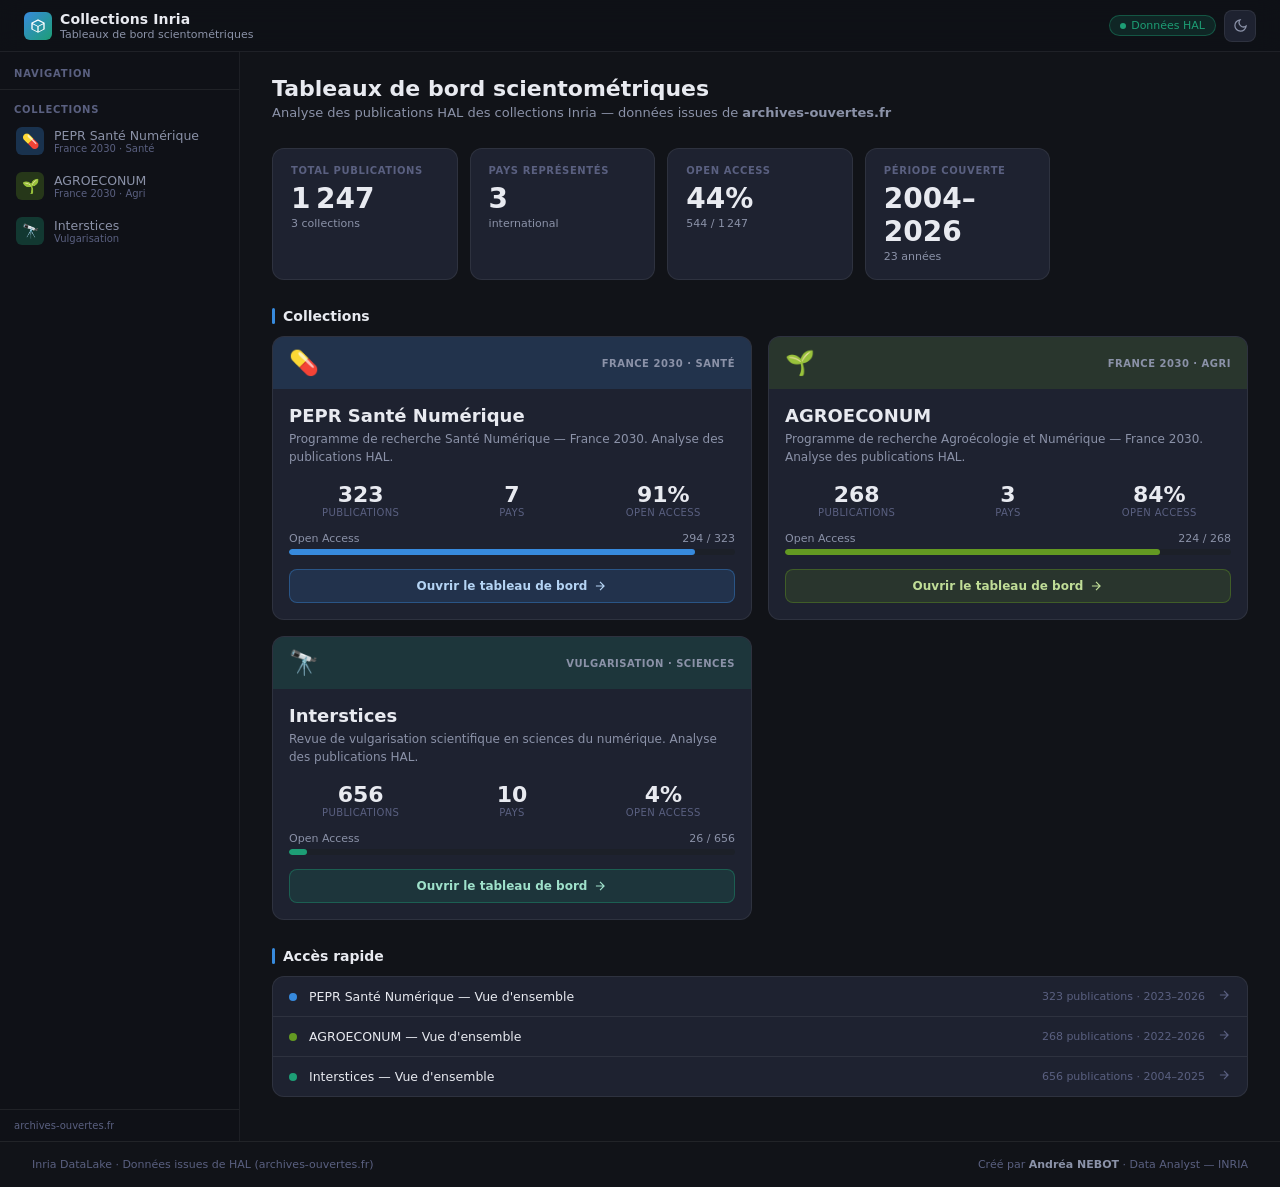
==== commit d14b6bed: "Ajout dashboards PEPR_SANTENUM, AGROECONUM, INTERSTICES avec données nettoyées" ====
--- a/docs/index.html
+++ b/docs/index.html
@@ -4,901 +4,182 @@
 <meta charset="UTF-8"/>
 <meta name="viewport" content="width=device-width,initial-scale=1.0"/>
 <title>Collections Inria — Tableaux de bord scientométriques</title>
-<meta name="description" content="Tableaux de bord scientométriques Inria — données HAL"/>
+<meta name="description" content="Tableaux de bord scientométriques Inria — données HAL (archives-ouvertes.fr)"/>
 <style>
-/* ===== RESET & BASE ===== */
-*, *::before, *::after { margin: 0; padding: 0; box-sizing: border-box; }
-
-:root {
-  --radius: 8px;
-  --radius-lg: 12px;
-  --sidebar-w: 240px;
-  --transition: 200ms ease;
-  --font: 'Segoe UI', system-ui, -apple-system, sans-serif;
-}
-
-/* ===== DARK THEME (default) ===== */
-[data-theme="dark"] {
-  --bg:         #111318;
-  --bg2:        #16191f;
-  --bg3:        #1c2028;
-  --surface:    #1e2230;
-  --surface2:   #252b3b;
-  --border:     rgba(255,255,255,0.07);
-  --border2:    rgba(255,255,255,0.12);
-  --text:       #e8eaf0;
-  --text2:      #8b92a8;
-  --text3:      #5a6080;
-  --accent:     #378ADD;
-  --accent-bg:  rgba(55,138,221,0.14);
-  --accent-hover: rgba(55,138,221,0.22);
-  --shadow:     0 4px 20px rgba(0,0,0,0.4);
-  --shadow-sm:  0 2px 8px rgba(0,0,0,0.3);
-  --sidebar-bg: #0f1117;
-  --sidebar-border: rgba(255,255,255,0.06);
-  --header-bg:  rgba(15,17,23,0.95);
-
-  /* Color ramps - dark mode (light text on dark fill) */
-  --blue-fill:   rgba(55,138,221,0.16);
-  --blue-border: rgba(55,138,221,0.4);
-  --blue-icon-bg:rgba(55,138,221,0.28);
-  --blue-text:   #B5D4F4;
-  --blue-text2:  #85B7EB;
-  --blue-solid:  #378ADD;
-
-  --teal-fill:   rgba(29,158,117,0.16);
-  --teal-border: rgba(29,158,117,0.4);
-  --teal-icon-bg:rgba(29,158,117,0.28);
-  --teal-text:   #9FE1CB;
-  --teal-text2:  #5DCAA5;
-  --teal-solid:  #1D9E75;
-
-  --green-fill:  rgba(99,153,34,0.16);
-  --green-border:rgba(99,153,34,0.4);
-  --green-icon-bg:rgba(99,153,34,0.28);
-  --green-text:  #C0DD97;
-  --green-text2: #97C459;
-  --green-solid: #639922;
-
-  --amber-fill:  rgba(186,117,23,0.16);
-  --amber-border:rgba(186,117,23,0.4);
-  --amber-icon-bg:rgba(186,117,23,0.28);
-  --amber-text:  #FAC775;
-  --amber-text2: #EF9F27;
-  --amber-solid: #BA7517;
-
-  --purple-fill: rgba(83,74,183,0.16);
-  --purple-border:rgba(83,74,183,0.4);
-  --purple-icon-bg:rgba(83,74,183,0.28);
-  --purple-text: #CECBF6;
-  --purple-text2:#AFA9EC;
-  --purple-solid:#534AB7;
-}
-
-/* ===== LIGHT THEME ===== */
-[data-theme="light"] {
-  --bg:         #f3f5f8;
-  --bg2:        #eceef2;
-  --bg3:        #e4e7ed;
-  --surface:    #ffffff;
-  --surface2:   #f8f9fb;
-  --border:     rgba(0,0,0,0.08);
-  --border2:    rgba(0,0,0,0.14);
-  --text:       #1a1d26;
-  --text2:      #5c6478;
-  --text3:      #9099b0;
-  --accent:     #185FA5;
-  --accent-bg:  rgba(24,95,165,0.08);
-  --accent-hover: rgba(24,95,165,0.14);
-  --shadow:     0 4px 20px rgba(0,0,0,0.08);
-  --shadow-sm:  0 2px 8px rgba(0,0,0,0.06);
-  --sidebar-bg: #ffffff;
-  --sidebar-border: rgba(0,0,0,0.07);
-  --header-bg:  rgba(255,255,255,0.95);
-
-  /* Color ramps - light mode (dark text on light fill) */
-  --blue-fill:   #E6F1FB;
-  --blue-border: #85B7EB;
-  --blue-icon-bg:#B5D4F4;
-  --blue-text:   #0C447C;
-  --blue-text2:  #185FA5;
-  --blue-solid:  #378ADD;
-
-  --teal-fill:   #E1F5EE;
-  --teal-border: #5DCAA5;
-  --teal-icon-bg:#9FE1CB;
-  --teal-text:   #085041;
-  --teal-text2:  #0F6E56;
-  --teal-solid:  #1D9E75;
-
-  --green-fill:  #EAF3DE;
-  --green-border:#97C459;
-  --green-icon-bg:#C0DD97;
-  --green-text:  #27500A;
-  --green-text2: #3B6D11;
-  --green-solid: #639922;
-
-  --amber-fill:  #FAEEDA;
-  --amber-border:#EF9F27;
-  --amber-icon-bg:#FAC775;
-  --amber-text:  #633806;
-  --amber-text2: #854F0B;
-  --amber-solid: #BA7517;
-
-  --purple-fill: #EEEDFE;
-  --purple-border:#AFA9EC;
-  --purple-icon-bg:#CECBF6;
-  --purple-text: #3C3489;
-  --purple-text2:#534AB7;
-  --purple-solid:#534AB7;
-}
-
-body {
-  font-family: var(--font);
-  background: var(--bg);
-  color: var(--text);
-  min-height: 100vh;
-  display: flex;
-  flex-direction: column;
-  transition: background var(--transition), color var(--transition);
-}
-
-/* ===== LAYOUT ===== */
-.app { display: flex; flex-direction: column; min-height: 100vh; }
-
-/* ===== HEADER ===== */
-.header {
-  position: sticky; top: 0; z-index: 100;
-  background: var(--header-bg);
-  border-bottom: 1px solid var(--border);
-  backdrop-filter: blur(12px);
-  display: flex; align-items: center; justify-content: space-between;
-  padding: 0 24px;
-  height: 52px;
-  flex-shrink: 0;
-}
-.header-left { display: flex; align-items: center; gap: 12px; }
-.header-logo {
-  display: flex; align-items: center; gap: 8px;
-  text-decoration: none; color: var(--text);
-}
-.header-logo-icon {
-  width: 28px; height: 28px;
-  background: linear-gradient(135deg, #378ADD, #1D9E75);
-  border-radius: 6px;
-  display: flex; align-items: center; justify-content: center;
-  flex-shrink: 0;
-}
-.header-logo-icon svg { width: 16px; height: 16px; fill: white; }
-.header-title { font-size: 14px; font-weight: 600; color: var(--text); letter-spacing: 0.01em; }
-.header-subtitle { font-size: 11px; color: var(--text2); margin-top: 1px; }
-.header-divider { width: 1px; height: 28px; background: var(--border2); margin: 0 4px; }
-
-.header-right { display: flex; align-items: center; gap: 8px; }
-
-.badge-live {
-  display: flex; align-items: center; gap: 5px;
-  font-size: 11px; color: var(--teal-text2);
-  background: var(--teal-fill);
-  border: 1px solid var(--teal-border);
-  border-radius: 20px; padding: 3px 10px;
-}
-.badge-live-dot {
-  width: 6px; height: 6px;
-  border-radius: 50%; background: var(--teal-solid);
-  animation: pulse 2s infinite;
-}
-@keyframes pulse { 0%,100%{opacity:1} 50%{opacity:0.4} }
-
-.btn-icon {
-  width: 32px; height: 32px; border-radius: var(--radius);
-  border: 1px solid var(--border); background: var(--surface);
-  cursor: pointer; display: flex; align-items: center; justify-content: center;
-  color: var(--text2); transition: all var(--transition);
-}
-.btn-icon:hover { background: var(--surface2); border-color: var(--border2); color: var(--text); }
-.btn-icon svg { width: 15px; height: 15px; }
-
-/* ===== BODY LAYOUT ===== */
-.body { display: flex; flex: 1; overflow: hidden; }
-
-/* ===== SIDEBAR ===== */
-.sidebar {
-  width: var(--sidebar-w);
-  flex-shrink: 0;
-  background: var(--sidebar-bg);
-  border-right: 1px solid var(--sidebar-border);
-  display: flex; flex-direction: column;
-  overflow: hidden;
-  transition: width var(--transition);
-}
-.sidebar.collapsed { width: 52px; }
-
-.sidebar-header {
-  padding: 16px 14px 10px;
-  border-bottom: 1px solid var(--border);
-}
-.sidebar-label {
-  font-size: 10px; font-weight: 700; letter-spacing: 0.08em;
-  color: var(--text3); text-transform: uppercase;
-  white-space: nowrap; overflow: hidden;
-}
-.sidebar.collapsed .sidebar-label { display: none; }
-
-.sidebar-nav { flex: 1; padding: 8px 6px; overflow-y: auto; }
-.sidebar-nav::-webkit-scrollbar { width: 3px; }
-.sidebar-nav::-webkit-scrollbar-thumb { background: var(--border2); border-radius: 2px; }
-
-.nav-section-title {
-  font-size: 10px; font-weight: 600; color: var(--text3);
-  text-transform: uppercase; letter-spacing: 0.07em;
-  padding: 6px 8px 4px;
-  white-space: nowrap; overflow: hidden;
-}
-.sidebar.collapsed .nav-section-title { display: none; }
-
-.nav-item {
-  display: flex; align-items: center; gap: 10px;
-  padding: 8px 10px; border-radius: var(--radius);
-  cursor: pointer; text-decoration: none; color: var(--text2);
-  transition: all var(--transition); margin-bottom: 1px;
-  min-width: 0; white-space: nowrap;
-}
-.nav-item:hover { background: var(--bg3); color: var(--text); }
-
-.nav-item.nav-blue.active   { background: var(--blue-fill);   color: var(--blue-text); }
-.nav-item.nav-green.active  { background: var(--green-fill);  color: var(--green-text); }
-.nav-item.nav-teal.active   { background: var(--teal-fill);   color: var(--teal-text); }
-
-.nav-icon {
-  width: 28px; height: 28px; border-radius: 6px;
-  display: flex; align-items: center; justify-content: center;
-  flex-shrink: 0; font-size: 14px;
-}
-.nav-icon.blue   { background: var(--blue-icon-bg);   color: var(--blue-text); }
-.nav-icon.green  { background: var(--green-icon-bg);  color: var(--green-text); }
-.nav-icon.teal   { background: var(--teal-icon-bg);   color: var(--teal-text); }
-.nav-icon.neutral{ background: var(--bg3); color: var(--text2); }
-
-.nav-text { flex: 1; min-width: 0; overflow: hidden; }
-.nav-text-main { font-size: 12.5px; font-weight: 500; overflow: hidden; text-overflow: ellipsis; }
-.nav-text-sub { font-size: 10px; color: var(--text3); overflow: hidden; text-overflow: ellipsis; }
-.sidebar.collapsed .nav-text { display: none; }
-
-.nav-count {
-  font-size: 10px; font-weight: 600;
-  border-radius: 10px; padding: 1px 6px;
-  flex-shrink: 0;
-  background: var(--bg3); color: var(--text2);
-}
-.nav-item.nav-blue.active .nav-count  { background: var(--blue-icon-bg); color: var(--blue-text); }
-.nav-item.nav-green.active .nav-count { background: var(--green-icon-bg); color: var(--green-text); }
-.nav-item.nav-teal.active .nav-count  { background: var(--teal-icon-bg); color: var(--teal-text); }
-.sidebar.collapsed .nav-count { display: none; }
-
-.sidebar-collapse-btn {
-  padding: 10px 6px;
-  border-top: 1px solid var(--border);
-}
-.collapse-btn {
-  display: flex; align-items: center; gap: 8px;
-  padding: 7px 10px; border-radius: var(--radius);
-  cursor: pointer; color: var(--text3); font-size: 12px;
-  background: none; border: none; width: 100%;
-  transition: all var(--transition);
-}
-.collapse-btn:hover { background: var(--bg3); color: var(--text2); }
-.collapse-btn svg { width: 14px; height: 14px; flex-shrink: 0; }
-.sidebar.collapsed .collapse-btn span { display: none; }
-
-/* ===== MAIN ===== */
-.main {
-  flex: 1; overflow-y: auto; padding: 28px 32px;
-  background: var(--bg);
-}
-.main::-webkit-scrollbar { width: 5px; }
-.main::-webkit-scrollbar-thumb { background: var(--border2); border-radius: 3px; }
-
-/* ===== PAGE TITLE ===== */
-.page-header { display: flex; align-items: center; justify-content: space-between; margin-bottom: 28px; flex-wrap: wrap; gap: 12px; }
-.page-title { font-size: 20px; font-weight: 600; color: var(--text); }
-.page-subtitle { font-size: 13px; color: var(--text2); margin-top: 4px; }
-.page-date {
-  display: flex; align-items: center; gap: 6px;
-  font-size: 12px; color: var(--text2);
-  background: var(--surface); border: 1px solid var(--border);
-  border-radius: var(--radius); padding: 6px 12px;
-}
-.page-date svg { width: 14px; height: 14px; }
-
-/* ===== KPI ROW ===== */
-.kpi-row {
-  display: grid; grid-template-columns: repeat(4, 1fr);
-  gap: 12px; margin-bottom: 28px;
-}
-.kpi-card {
-  border-radius: var(--radius-lg); padding: 16px;
-  display: flex; align-items: center; gap: 14px;
-  border: 1px solid;
-}
-.kpi-card.blue   { background: var(--blue-fill);   border-color: var(--blue-border); }
-.kpi-card.teal   { background: var(--teal-fill);   border-color: var(--teal-border); }
-.kpi-card.amber  { background: var(--amber-fill);  border-color: var(--amber-border); }
-.kpi-card.purple { background: var(--purple-fill); border-color: var(--purple-border); }
-
-.kpi-icon {
-  width: 38px; height: 38px; border-radius: 9px;
-  display: flex; align-items: center; justify-content: center;
-  font-size: 18px; flex-shrink: 0;
-}
-.kpi-card.blue .kpi-icon   { background: var(--blue-icon-bg);   color: var(--blue-text); }
-.kpi-card.teal .kpi-icon   { background: var(--teal-icon-bg);   color: var(--teal-text); }
-.kpi-card.amber .kpi-icon  { background: var(--amber-icon-bg);  color: var(--amber-text); }
-.kpi-card.purple .kpi-icon { background: var(--purple-icon-bg); color: var(--purple-text); }
-
-.kpi-value { font-size: 22px; font-weight: 700; line-height: 1; }
-.kpi-card.blue .kpi-value   { color: var(--blue-text); }
-.kpi-card.teal .kpi-value   { color: var(--teal-text); }
-.kpi-card.amber .kpi-value  { color: var(--amber-text); }
-.kpi-card.purple .kpi-value { color: var(--purple-text); }
-
-.kpi-label { font-size: 11px; margin-top: 3px; }
-.kpi-card.blue .kpi-label   { color: var(--blue-text2); }
-.kpi-card.teal .kpi-label   { color: var(--teal-text2); }
-.kpi-card.amber .kpi-label  { color: var(--amber-text2); }
-.kpi-card.purple .kpi-label { color: var(--purple-text2); }
-
-/* ===== SECTION TITLE ===== */
-.section-title {
-  font-size: 12px; font-weight: 600; color: var(--text2);
-  text-transform: uppercase; letter-spacing: 0.06em;
-  margin-bottom: 14px;
-  display: flex; align-items: center; gap: 8px;
-}
-.section-title::after {
-  content: ''; flex: 1; height: 1px; background: var(--border);
-}
-
-/* ===== PROJECT CARDS ===== */
-.projects-grid {
-  display: grid; grid-template-columns: repeat(3, 1fr);
-  gap: 16px;
-}
-
-.project-card {
-  background: var(--surface);
-  border: 1px solid var(--border);
-  border-radius: var(--radius-lg);
-  overflow: hidden;
-  box-shadow: var(--shadow-sm);
-  transition: all 220ms ease;
-  display: flex; flex-direction: column;
-  cursor: pointer; text-decoration: none; color: inherit;
-}
-.project-card:hover {
-  border-color: var(--border2);
-  box-shadow: var(--shadow);
-  transform: translateY(-2px);
-}
-
-/* Colored header band */
-.project-card-band {
-  padding: 16px 20px 14px;
-  display: flex; align-items: flex-start; justify-content: space-between;
-  gap: 10px;
-}
-.project-card.blue .project-card-band   { background: var(--blue-fill); }
-.project-card.green .project-card-band  { background: var(--green-fill); }
-.project-card.teal .project-card-band   { background: var(--teal-fill); }
-
-.project-card-icon {
-  width: 38px; height: 38px; border-radius: 9px;
-  display: flex; align-items: center; justify-content: center;
-  font-size: 20px; flex-shrink: 0;
-}
-.project-card.blue .project-card-icon  { background: var(--blue-icon-bg);  color: var(--blue-text); }
-.project-card.green .project-card-icon { background: var(--green-icon-bg); color: var(--green-text); }
-.project-card.teal .project-card-icon  { background: var(--teal-icon-bg);  color: var(--teal-text); }
-
-.project-card-tag {
-  font-size: 10px; font-weight: 600; text-transform: uppercase;
-  letter-spacing: 0.06em; padding: 4px 9px; border-radius: 5px;
-  white-space: nowrap; height: fit-content;
-}
-.project-card.blue .project-card-tag  { background: var(--blue-icon-bg);  color: var(--blue-text); }
-.project-card.green .project-card-tag { background: var(--green-icon-bg); color: var(--green-text); }
-.project-card.teal .project-card-tag  { background: var(--teal-icon-bg);  color: var(--teal-text); }
-
-.project-card-body { padding: 18px 20px; flex: 1; display: flex; flex-direction: column; }
-
-.project-card-title { font-size: 16px; font-weight: 700; color: var(--text); margin-bottom: 6px; }
-.project-card-desc { font-size: 12px; color: var(--text2); line-height: 1.55; flex: 1; }
-
-/* Mini metrics inside card */
-.project-metrics {
-  display: flex; gap: 0; margin: 16px -1px 0;
-  border-top: 1px solid var(--border);
-  padding-top: 14px;
-}
-.project-metric { flex: 1; text-align: center; padding: 0 4px; position: relative; }
-.project-metric + .project-metric::before {
-  content: ''; position: absolute; left: 0; top: 15%; height: 70%;
-  width: 1px; background: var(--border);
-}
-.project-metric-value { font-size: 18px; font-weight: 700; color: var(--text); line-height: 1; }
-.project-card.blue .project-metric-value  { color: var(--blue-text2); }
-.project-card.green .project-metric-value { color: var(--green-text2); }
-.project-card.teal .project-metric-value  { color: var(--teal-text2); }
-.project-metric-label { font-size: 10px; color: var(--text3); margin-top: 3px; text-transform: uppercase; letter-spacing: 0.04em; }
-
-/* Progress bar OA */
-.oa-bar-wrap { margin-top: 14px; }
-.oa-bar-label { display: flex; justify-content: space-between; font-size: 11px; color: var(--text2); margin-bottom: 5px; }
-.oa-bar-track { height: 5px; background: var(--bg3); border-radius: 3px; overflow: hidden; }
-.oa-bar-fill { height: 100%; border-radius: 3px; transition: width 1s ease; }
-.oa-blue  { background: var(--blue-solid); }
-.oa-green { background: var(--green-solid); }
-.oa-teal  { background: var(--teal-solid); }
-
-/* CTA button */
-.project-cta {
-  margin-top: 16px;
-  display: flex; align-items: center; justify-content: space-between;
-  padding: 10px 14px;
-  border-radius: var(--radius);
-  font-size: 12px; font-weight: 600;
-  border: 1px solid;
-  transition: all var(--transition);
-  text-decoration: none;
-}
-.project-card.blue .project-cta  { background: var(--blue-fill);  border-color: var(--blue-border);  color: var(--blue-text2); }
-.project-card.green .project-cta { background: var(--green-fill); border-color: var(--green-border); color: var(--green-text2); }
-.project-card.teal .project-cta  { background: var(--teal-fill);  border-color: var(--teal-border);  color: var(--teal-text2); }
-.project-card.blue .project-cta:hover  { background: var(--blue-icon-bg); }
-.project-card.green .project-cta:hover { background: var(--green-icon-bg); }
-.project-card.teal .project-cta:hover  { background: var(--teal-icon-bg); }
-.project-cta svg { width: 14px; height: 14px; }
-
-/* ===== RECENT SECTION ===== */
-.recent-section { margin-top: 32px; }
-.activity-list { display: flex; flex-direction: column; gap: 6px; }
-.activity-item {
-  display: flex; align-items: center; gap: 12px;
-  padding: 10px 14px;
-  background: var(--surface); border: 1px solid var(--border);
-  border-radius: var(--radius); font-size: 12.5px;
-  transition: all var(--transition);
-}
-.activity-item:hover { border-color: var(--border2); background: var(--surface2); }
-.activity-dot { width: 8px; height: 8px; border-radius: 50%; flex-shrink: 0; }
-.dot-blue  { background: var(--blue-solid); }
-.dot-green { background: var(--green-solid); }
-.dot-teal  { background: var(--teal-solid); }
-.activity-name { font-weight: 500; color: var(--text); flex: 1; }
-.activity-count { font-size: 11px; color: var(--text2); }
-.activity-arrow { color: var(--text3); }
-.activity-item a { text-decoration: none; display: contents; }
-
-/* ===== FOOTER ===== */
-.footer {
-  border-top: 1px solid var(--border);
-  background: var(--sidebar-bg);
-  padding: 12px 32px;
-  display: flex; align-items: center; justify-content: space-between;
-  font-size: 11px; color: var(--text3);
-  flex-shrink: 0;
-}
-
-/* ===== RESPONSIVE ===== */
-@media (max-width: 900px) {
-  .projects-grid { grid-template-columns: 1fr; }
-  .kpi-row { grid-template-columns: repeat(2, 1fr); }
-  .sidebar { display: none; }
-  .main { padding: 20px 16px; }
-}
-@media (max-width: 600px) {
-  .kpi-row { grid-template-columns: repeat(2, 1fr); }
-  .header-subtitle { display: none; }
-  .badge-live { display: none; }
-}
-
-/* ===== SCROLLBAR ===== */
-::-webkit-scrollbar { width: 5px; }
-::-webkit-scrollbar-thumb { background: var(--border2); border-radius: 3px; }
-
-/* Fade in animation */
-@keyframes fadeIn { from{opacity:0;transform:translateY(8px)} to{opacity:1;transform:translateY(0)} }
-.project-card { animation: fadeIn 0.3s ease backwards; }
-.project-card:nth-child(1) { animation-delay: 0.05s; }
-.project-card:nth-child(2) { animation-delay: 0.1s; }
-.project-card:nth-child(3) { animation-delay: 0.15s; }
-.kpi-card { animation: fadeIn 0.3s ease backwards; }
+*,*::before,*::after{margin:0;padding:0;box-sizing:border-box}
+:root{--radius:8px;--radius-lg:12px;--sidebar-w:240px;--transition:200ms ease;--font:'Segoe UI',system-ui,-apple-system,sans-serif}
+[data-theme="dark"]{--bg:#111318;--bg2:#16191f;--bg3:#1c2028;--surface:#1e2230;--surface2:#252b3b;--border:rgba(255,255,255,0.07);--border2:rgba(255,255,255,0.12);--text:#e8eaf0;--text2:#8b92a8;--text3:#5a6080;--accent:#378ADD;--accent-bg:rgba(55,138,221,0.14);--shadow:0 4px 20px rgba(0,0,0,0.4);--shadow-sm:0 2px 8px rgba(0,0,0,0.3);--sidebar-bg:#0f1117;--sidebar-border:rgba(255,255,255,0.06);--header-bg:rgba(15,17,23,0.95);--blue-fill:rgba(55,138,221,0.16);--blue-border:rgba(55,138,221,0.4);--blue-icon-bg:rgba(55,138,221,0.28);--blue-text:#B5D4F4;--blue-solid:#378ADD;--teal-fill:rgba(29,158,117,0.16);--teal-border:rgba(29,158,117,0.4);--teal-icon-bg:rgba(29,158,117,0.28);--teal-text:#9FE1CB;--teal-solid:#1D9E75;--green-fill:rgba(99,153,34,0.16);--green-border:rgba(99,153,34,0.4);--green-icon-bg:rgba(99,153,34,0.28);--green-text:#C0DD97;--green-solid:#639922}
+[data-theme="light"]{--bg:#f3f5f8;--bg2:#eceef2;--bg3:#e4e7ed;--surface:#ffffff;--surface2:#f8f9fb;--border:rgba(0,0,0,0.08);--border2:rgba(0,0,0,0.14);--text:#1a1d26;--text2:#5c6478;--text3:#9099b0;--accent:#185FA5;--accent-bg:rgba(24,95,165,0.08);--shadow:0 4px 20px rgba(0,0,0,0.08);--shadow-sm:0 2px 8px rgba(0,0,0,0.06);--sidebar-bg:#fff;--sidebar-border:rgba(0,0,0,0.07);--header-bg:rgba(255,255,255,0.95);--blue-fill:#E6F1FB;--blue-border:#85B7EB;--blue-icon-bg:#B5D4F4;--blue-text:#0C447C;--blue-solid:#378ADD;--teal-fill:#E1F5EE;--teal-border:#5DCAA5;--teal-icon-bg:#9FE1CB;--teal-text:#085041;--teal-solid:#1D9E75;--green-fill:#EAF3DE;--green-border:#97C459;--green-icon-bg:#C0DD97;--green-text:#27500A;--green-solid:#639922}
+body{font-family:var(--font);background:var(--bg);color:var(--text);min-height:100vh;transition:background var(--transition),color var(--transition)}
+.app{display:flex;flex-direction:column;min-height:100vh}
+.header{position:sticky;top:0;z-index:100;background:var(--header-bg);border-bottom:1px solid var(--border);backdrop-filter:blur(12px);display:flex;align-items:center;justify-content:space-between;padding:0 24px;height:52px;flex-shrink:0}
+.header-left{display:flex;align-items:center;gap:12px}
+.header-logo{display:flex;align-items:center;gap:8px;text-decoration:none;color:var(--text)}
+.header-logo-icon{width:28px;height:28px;background:linear-gradient(135deg,#378ADD,#1D9E75);border-radius:6px;display:flex;align-items:center;justify-content:center;flex-shrink:0}
+.header-logo-icon svg{width:16px;height:16px;fill:#fff}
+.header-title{font-size:14px;font-weight:600;color:var(--text);letter-spacing:0.01em}
+.header-subtitle{font-size:11px;color:var(--text2);margin-top:1px}
+.header-right{display:flex;align-items:center;gap:8px}
+.badge-live{display:flex;align-items:center;gap:5px;font-size:11px;color:var(--teal-solid);background:var(--teal-fill);border:1px solid var(--teal-border);border-radius:20px;padding:3px 10px}
+.badge-live-dot{width:6px;height:6px;border-radius:50%;background:var(--teal-solid);animation:pulse 2s infinite}
+@keyframes pulse{0%,100%{opacity:1}50%{opacity:0.4}}
+.btn-icon{width:32px;height:32px;border-radius:var(--radius);border:1px solid var(--border);background:var(--surface);cursor:pointer;display:flex;align-items:center;justify-content:center;color:var(--text2);transition:all var(--transition)}
+.btn-icon:hover{background:var(--surface2);border-color:var(--border2);color:var(--text)}
+.btn-icon svg{width:15px;height:15px}
+.body{display:flex;flex:1;overflow:hidden}
+.sidebar{width:var(--sidebar-w);flex-shrink:0;background:var(--sidebar-bg);border-right:1px solid var(--sidebar-border);display:flex;flex-direction:column;overflow:hidden;transition:width var(--transition)}
+.sidebar.collapsed{width:52px}
+.sidebar-header{padding:16px 14px 10px;border-bottom:1px solid var(--border)}
+.sidebar-label{font-size:10px;font-weight:700;letter-spacing:0.08em;color:var(--text3);text-transform:uppercase;white-space:nowrap;overflow:hidden}
+.sidebar.collapsed .sidebar-label{display:none}
+.sidebar-nav{flex:1;padding:8px 6px;overflow-y:auto}
+.sidebar-nav::-webkit-scrollbar{width:3px}
+.sidebar-nav::-webkit-scrollbar-thumb{background:var(--border2);border-radius:2px}
+.nav-section-title{font-size:10px;font-weight:600;color:var(--text3);text-transform:uppercase;letter-spacing:0.07em;padding:6px 8px 4px;white-space:nowrap;overflow:hidden}
+.sidebar.collapsed .nav-section-title{display:none}
+.nav-item{display:flex;align-items:center;gap:10px;padding:8px 10px;border-radius:var(--radius);cursor:pointer;text-decoration:none;color:var(--text2);transition:all var(--transition);margin-bottom:1px;min-width:0;white-space:nowrap}
+.nav-item:hover{background:var(--bg3);color:var(--text)}
+.nav-item.nav-blue.active{background:var(--blue-fill);color:var(--blue-text)}
+.nav-item.nav-green.active{background:var(--green-fill);color:var(--green-text)}
+.nav-item.nav-teal.active{background:var(--teal-fill);color:var(--teal-text)}
+.nav-icon{width:28px;height:28px;border-radius:6px;display:flex;align-items:center;justify-content:center;flex-shrink:0;font-size:14px}
+.nav-icon.blue{background:var(--blue-icon-bg);color:var(--blue-text)}
+.nav-icon.green{background:var(--green-icon-bg);color:var(--green-text)}
+.nav-icon.teal{background:var(--teal-icon-bg);color:var(--teal-text)}
+.nav-text{flex:1;min-width:0;overflow:hidden}
+.nav-text-main{font-size:12.5px;font-weight:500;overflow:hidden;text-overflow:ellipsis}
+.nav-text-sub{font-size:10px;color:var(--text3);overflow:hidden;text-overflow:ellipsis}
+.sidebar.collapsed .nav-text{display:none}
+.sidebar.collapsed .nav-icon{margin:0 auto}
+.sidebar-footer{padding:10px 14px;border-top:1px solid var(--border);display:flex;align-items:center;gap:8px}
+.sidebar-footer-text{font-size:10px;color:var(--text3);white-space:nowrap;overflow:hidden}
+.sidebar.collapsed .sidebar-footer-text{display:none}
+.main{flex:1;overflow-y:auto;padding:24px 32px}
+.main::-webkit-scrollbar{width:6px}
+.main::-webkit-scrollbar-thumb{background:var(--border2);border-radius:3px}
+.hero{margin-bottom:28px}
+.hero h1{font-size:22px;font-weight:700;color:var(--text);margin-bottom:4px}
+.hero p{font-size:13px;color:var(--text2)}
+.kpi-row{display:grid;grid-template-columns:repeat(auto-fill,minmax(180px,1fr));gap:12px;margin-bottom:28px}
+.kpi-card{background:var(--surface);border:1px solid var(--border);border-radius:var(--radius-lg);padding:16px 18px;transition:all var(--transition)}
+.kpi-card:hover{border-color:var(--border2);box-shadow:var(--shadow-sm)}
+.kpi-label{font-size:10px;font-weight:600;text-transform:uppercase;letter-spacing:0.06em;color:var(--text3);margin-bottom:6px}
+.kpi-value{font-size:28px;font-weight:700;color:var(--text)}
+.kpi-sub{font-size:11px;color:var(--text2);margin-top:2px}
+.section-title{font-size:14px;font-weight:600;color:var(--text);margin-bottom:12px;display:flex;align-items:center;gap:8px}
+.section-title::before{content:'';width:3px;height:16px;border-radius:2px;background:var(--accent)}
+.project-grid{display:grid;grid-template-columns:repeat(auto-fill,minmax(340px,1fr));gap:16px;margin-bottom:28px}
+.project-card{background:var(--surface);border:1px solid var(--border);border-radius:var(--radius-lg);overflow:hidden;transition:all var(--transition);display:flex;flex-direction:column}
+.project-card:hover{box-shadow:var(--shadow);border-color:var(--border2);transform:translateY(-1px)}
+.project-card-band{display:flex;align-items:center;justify-content:space-between;padding:12px 16px}
+.project-card.blue .project-card-band{background:var(--blue-fill)}
+.project-card.green .project-card-band{background:var(--green-fill)}
+.project-card.teal .project-card-band{background:var(--teal-fill)}
+.project-card-icon{font-size:24px}
+.project-card-tag{font-size:10px;font-weight:600;color:var(--text2);text-transform:uppercase;letter-spacing:0.05em}
+.project-card-body{padding:16px;flex:1;display:flex;flex-direction:column}
+.project-card-title{font-size:18px;font-weight:700;color:var(--text);margin-bottom:4px}
+.project-card-desc{font-size:12px;color:var(--text2);line-height:1.5;margin-bottom:16px}
+.project-metrics{display:grid;grid-template-columns:repeat(3,1fr);gap:8px;margin-bottom:14px}
+.project-metric{text-align:center}
+.project-metric-value{font-size:22px;font-weight:700;color:var(--text)}
+.project-metric-label{font-size:10px;color:var(--text3);text-transform:uppercase;letter-spacing:0.04em}
+.oa-bar-wrap{margin-bottom:14px}
+.oa-bar-label{display:flex;justify-content:space-between;font-size:11px;color:var(--text2);margin-bottom:4px}
+.oa-bar-track{height:6px;border-radius:3px;background:var(--bg3);overflow:hidden}
+.oa-bar-fill{height:100%;border-radius:3px;transition:width 1s ease}
+.oa-bar-fill.oa-blue{background:var(--blue-solid)}
+.oa-bar-fill.oa-green{background:var(--green-solid)}
+.oa-bar-fill.oa-teal{background:var(--teal-solid)}
+.project-cta{display:flex;align-items:center;justify-content:center;gap:6px;padding:9px 14px;border-radius:var(--radius);font-size:12px;font-weight:600;text-decoration:none;transition:all var(--transition);margin-top:auto}
+.project-card.blue .project-cta{background:var(--blue-fill);color:var(--blue-text);border:1px solid var(--blue-border)}
+.project-card.blue .project-cta:hover{background:var(--blue-icon-bg)}
+.project-card.green .project-cta{background:var(--green-fill);color:var(--green-text);border:1px solid var(--green-border)}
+.project-card.green .project-cta:hover{background:var(--green-icon-bg)}
+.project-card.teal .project-cta{background:var(--teal-fill);color:var(--teal-text);border:1px solid var(--teal-border)}
+.project-card.teal .project-cta:hover{background:var(--teal-icon-bg)}
+.project-cta svg{width:14px;height:14px}
+.recent-section{margin-bottom:20px}
+.activity-list{background:var(--surface);border:1px solid var(--border);border-radius:var(--radius-lg);overflow:hidden}
+.activity-item{display:flex;align-items:center;gap:12px;padding:10px 16px;border-bottom:1px solid var(--border);transition:background var(--transition)}
+.activity-item:last-child{border-bottom:none}
+.activity-item:hover{background:var(--surface2)}
+.activity-dot{width:8px;height:8px;border-radius:50%;flex-shrink:0}
+.dot-blue{background:var(--blue-solid)}.dot-green{background:var(--green-solid)}.dot-teal{background:var(--teal-solid)}
+.activity-name{font-size:12.5px;font-weight:500;color:var(--text);flex:1}
+.activity-count{font-size:11px;color:var(--text3);white-space:nowrap}
+.activity-arrow{color:var(--text3);transition:color var(--transition)}
+.activity-item:hover .activity-arrow{color:var(--text)}
+.footer{display:flex;justify-content:space-between;align-items:center;padding:16px 32px;border-top:1px solid var(--border);font-size:11px;color:var(--text3);flex-shrink:0}
+@media(max-width:768px){.sidebar{display:none}.main{padding:16px}.kpi-row{grid-template-columns:repeat(2,1fr)}.project-grid{grid-template-columns:1fr}.footer{flex-direction:column;gap:4px;text-align:center}}
 </style>
 </head>
 <body>
 <div class="app">
-
-  <!-- HEADER -->
   <header class="header">
     <div class="header-left">
       <a href="#" class="header-logo">
-        <div class="header-logo-icon">
-          <svg viewBox="0 0 24 24" xmlns="http://www.w3.org/2000/svg">
-            <path d="M3 3h7v7H3zM14 3h7v7h-7zM14 14h7v7h-7zM3 14h7v7H3z"/>
-          </svg>
-        </div>
-        <div>
-          <div class="header-title">Inria DataLake</div>
-          <div class="header-subtitle">Collections scientométriques</div>
-        </div>
+        <div class="header-logo-icon"><svg viewBox="0 0 24 24"><path d="M12 2L2 7v10l10 5 10-5V7L12 2zm0 2.18L19.82 8 12 11.82 4.18 8 12 4.18zM4 9.42l7 3.5v7.16l-7-3.5V9.42zm9 10.66v-7.16l7-3.5v7.16l-7 3.5z"/></svg></div>
+        <div><div class="header-title">Collections Inria</div><div class="header-subtitle">Tableaux de bord scientométriques</div></div>
       </a>
-      <div class="header-divider"></div>
-      <span style="font-size:12px;color:var(--text2);">Tableaux de bord — HAL</span>
     </div>
     <div class="header-right">
-      <div class="badge-live">
-        <span class="badge-live-dot"></span>
-        Données HAL en direct
-      </div>
-      <button class="btn-icon" id="themeToggle" title="Basculer mode jour/nuit" onclick="toggleTheme()">
-        <!-- Moon icon (shown in dark mode) -->
-        <svg id="icon-moon" viewBox="0 0 24 24" fill="none" stroke="currentColor" stroke-width="2" stroke-linecap="round" stroke-linejoin="round">
-          <path d="M21 12.79A9 9 0 1 1 11.21 3 7 7 0 0 0 21 12.79z"/>
-        </svg>
-        <!-- Sun icon (shown in light mode) -->
-        <svg id="icon-sun" viewBox="0 0 24 24" fill="none" stroke="currentColor" stroke-width="2" stroke-linecap="round" stroke-linejoin="round" style="display:none">
-          <circle cx="12" cy="12" r="5"/>
-          <line x1="12" y1="1" x2="12" y2="3"/><line x1="12" y1="21" x2="12" y2="23"/>
-          <line x1="4.22" y1="4.22" x2="5.64" y2="5.64"/><line x1="18.36" y1="18.36" x2="19.78" y2="19.78"/>
-          <line x1="1" y1="12" x2="3" y2="12"/><line x1="21" y1="12" x2="23" y2="12"/>
-          <line x1="4.22" y1="19.78" x2="5.64" y2="18.36"/><line x1="18.36" y1="5.64" x2="19.78" y2="4.22"/>
-        </svg>
+      <div class="badge-live"><div class="badge-live-dot"></div>Données HAL</div>
+      <button class="btn-icon" onclick="toggleTheme()" title="Thème">
+        <svg id="icon-moon" viewBox="0 0 24 24" fill="none" stroke="currentColor" stroke-width="2"><path d="M21 12.79A9 9 0 1 1 11.21 3 7 7 0 0 0 21 12.79z"/></svg>
+        <svg id="icon-sun" viewBox="0 0 24 24" fill="none" stroke="currentColor" stroke-width="2" style="display:none"><circle cx="12" cy="12" r="5"/><path d="M12 1v2M12 21v2M4.22 4.22l1.42 1.42M18.36 18.36l1.42 1.42M1 12h2M21 12h2M4.22 19.78l1.42-1.42M18.36 5.64l1.42-1.42"/></svg>
       </button>
     </div>
   </header>
-
-  <!-- BODY -->
   <div class="body">
-
-    <!-- SIDEBAR -->
     <aside class="sidebar" id="sidebar">
-      <div class="sidebar-header">
-        <div class="sidebar-label">Navigation</div>
-      </div>
+      <div class="sidebar-header"><div class="sidebar-label">Navigation</div></div>
       <nav class="sidebar-nav">
         <div class="nav-section-title">Collections</div>
-
-        <a href="#pepr" class="nav-item nav-blue active" onclick="setActive(this)">
-          <div class="nav-icon blue">🏥</div>
-          <div class="nav-text">
-            <div class="nav-text-main">PEPR Santé Numérique</div>
-            <div class="nav-text-sub">2023–2026</div>
-          </div>
-          <span class="nav-count">323</span>
-        </a>
-
-        <a href="#agro" class="nav-item nav-green" onclick="setActive(this)">
-          <div class="nav-icon green">🌱</div>
-          <div class="nav-text">
-            <div class="nav-text-main">AGROECONUM</div>
-            <div class="nav-text-sub">2022–2026</div>
-          </div>
-          <span class="nav-count">268</span>
-        </a>
-
-        <a href="#inter" class="nav-item nav-teal" onclick="setActive(this)">
-          <div class="nav-icon teal">🔭</div>
-          <div class="nav-text">
-            <div class="nav-text-main">Interstices</div>
-            <div class="nav-text-sub">2004–2025</div>
-          </div>
-          <span class="nav-count">656</span>
-        </a>
-
-        <div style="height:16px;"></div>
-        <div class="nav-section-title">Liens</div>
-
-        <a href="https://hal.science/" target="_blank" class="nav-item" style="font-size:12px;">
-          <div class="nav-icon neutral">🔗</div>
-          <div class="nav-text">
-            <div class="nav-text-main">HAL Archives</div>
-            <div class="nav-text-sub">archives-ouvertes.fr</div>
-          </div>
-        </a>
-
-        <a href="https://www.inria.fr/" target="_blank" class="nav-item" style="font-size:12px;">
-          <div class="nav-icon neutral">🏛️</div>
-          <div class="nav-text">
-            <div class="nav-text-main">Inria.fr</div>
-            <div class="nav-text-sub">Site officiel</div>
-          </div>
-        </a>
+        <a href="pepr_santenum/index.html" class="nav-item nav-blue" onmouseover="setActive(this)"><div class="nav-icon blue">💊</div><div class="nav-text"><div class="nav-text-main">PEPR Santé Numérique</div><div class="nav-text-sub">France 2030 · Santé</div></div></a>
+        <a href="agroeconum/index.html" class="nav-item nav-green" onmouseover="setActive(this)"><div class="nav-icon green">🌱</div><div class="nav-text"><div class="nav-text-main">AGROECONUM</div><div class="nav-text-sub">France 2030 · Agri</div></div></a>
+        <a href="interstices/index.html" class="nav-item nav-teal" onmouseover="setActive(this)"><div class="nav-icon teal">🔭</div><div class="nav-text"><div class="nav-text-main">Interstices</div><div class="nav-text-sub">Vulgarisation</div></div></a>
       </nav>
-
-      <div class="sidebar-collapse-btn">
-        <button class="collapse-btn" onclick="toggleSidebar()">
-          <svg viewBox="0 0 24 24" fill="none" stroke="currentColor" stroke-width="2" id="collapse-icon">
-            <path d="M15 18l-6-6 6-6"/>
-          </svg>
-          <span>Réduire</span>
-        </button>
+      <div class="sidebar-footer"><div class="sidebar-footer-text">archives-ouvertes.fr</div></div>
+    </aside>
+    <main class="main">
+      <div class="hero">
+        <h1>Tableaux de bord scientométriques</h1>
+        <p>Analyse des publications HAL des collections Inria — données issues de <strong>archives-ouvertes.fr</strong></p>
       </div>
-    </aside>
-
-    <!-- MAIN CONTENT -->
-    <main class="main">
-
-      <!-- Page Header -->
-      <div class="page-header">
-        <div>
-          <div class="page-title">Vue d'ensemble</div>
-          <div class="page-subtitle">3 collections · 1 247 publications · Données HAL</div>
-        </div>
-        <div class="page-date">
-          <svg viewBox="0 0 24 24" fill="none" stroke="currentColor" stroke-width="2"><rect x="3" y="4" width="18" height="18" rx="2"/><line x1="16" y1="2" x2="16" y2="6"/><line x1="8" y1="2" x2="8" y2="6"/><line x1="3" y1="10" x2="21" y2="10"/></svg>
-          2004 – 2026
-        </div>
+      <div class="kpi-row">
+        <div class="kpi-card"><div class="kpi-label">Total publications</div><div class="kpi-value" id="kpi-total">—</div><div class="kpi-sub">3 collections</div></div>
+        <div class="kpi-card"><div class="kpi-label">Pays représentés</div><div class="kpi-value" id="kpi-countries">—</div><div class="kpi-sub">international</div></div>
+        <div class="kpi-card"><div class="kpi-label">Open Access</div><div class="kpi-value" id="kpi-oa">—</div><div class="kpi-sub" id="kpi-oa-sub">—</div></div>
+        <div class="kpi-card"><div class="kpi-label">Période couverte</div><div class="kpi-value" id="kpi-years">—</div><div class="kpi-sub" id="kpi-years-sub">—</div></div>
       </div>
-
-      <!-- KPIs -->
-      <div class="kpi-row">
-        <div class="kpi-card blue">
-          <div class="kpi-icon">📄</div>
-          <div>
-            <div class="kpi-value">1 247</div>
-            <div class="kpi-label">Publications totales</div>
-          </div>
-        </div>
-        <div class="kpi-card teal">
-          <div class="kpi-icon">🌍</div>
-          <div>
-            <div class="kpi-value">12</div>
-            <div class="kpi-label">Pays partenaires</div>
-          </div>
-        </div>
-        <div class="kpi-card amber">
-          <div class="kpi-icon">🔓</div>
-          <div>
-            <div class="kpi-value">544</div>
-            <div class="kpi-label">Publications Open Access</div>
-          </div>
-        </div>
-        <div class="kpi-card purple">
-          <div class="kpi-icon">🗓️</div>
-          <div>
-            <div class="kpi-value">3</div>
-            <div class="kpi-label">Collections actives</div>
-          </div>
-        </div>
+      <div class="section-title">Collections</div>
+      <div class="project-grid">
+        <div class="project-card blue"><div class="project-card-band"><div class="project-card-icon">💊</div><span class="project-card-tag">France 2030 · Santé</span></div><div class="project-card-body"><div class="project-card-title">PEPR Santé Numérique</div><div class="project-card-desc">Programme de recherche Santé Numérique — France 2030. Analyse des publications HAL.</div><div class="project-metrics"><div class="project-metric"><div class="project-metric-value" data-pepr="total">—</div><div class="project-metric-label">Publications</div></div><div class="project-metric"><div class="project-metric-value" data-pepr="countries">—</div><div class="project-metric-label">Pays</div></div><div class="project-metric"><div class="project-metric-value" data-pepr="oa">—</div><div class="project-metric-label">Open Access</div></div></div><div class="oa-bar-wrap"><div class="oa-bar-label"><span>Open Access</span><span data-pepr="oa-text">— / —</span></div><div class="oa-bar-track"><div class="oa-bar-fill oa-blue" data-pepr="oa-bar" style="width:0%"></div></div></div><a href="pepr_santenum/index.html" class="project-cta">Ouvrir le tableau de bord <svg viewBox="0 0 24 24" fill="none" stroke="currentColor" stroke-width="2"><path d="M5 12h14M12 5l7 7-7 7"/></svg></a></div></div>
+        <div class="project-card green"><div class="project-card-band"><div class="project-card-icon">🌱</div><span class="project-card-tag">France 2030 · Agri</span></div><div class="project-card-body"><div class="project-card-title">AGROECONUM</div><div class="project-card-desc">Programme de recherche Agroécologie et Numérique — France 2030. Analyse des publications HAL.</div><div class="project-metrics"><div class="project-metric"><div class="project-metric-value" data-agro="total">—</div><div class="project-metric-label">Publications</div></div><div class="project-metric"><div class="project-metric-value" data-agro="countries">—</div><div class="project-metric-label">Pays</div></div><div class="project-metric"><div class="project-metric-value" data-agro="oa">—</div><div class="project-metric-label">Open Access</div></div></div><div class="oa-bar-wrap"><div class="oa-bar-label"><span>Open Access</span><span data-agro="oa-text">— / —</span></div><div class="oa-bar-track"><div class="oa-bar-fill oa-green" data-agro="oa-bar" style="width:0%"></div></div></div><a href="agroeconum/index.html" class="project-cta">Ouvrir le tableau de bord <svg viewBox="0 0 24 24" fill="none" stroke="currentColor" stroke-width="2"><path d="M5 12h14M12 5l7 7-7 7"/></svg></a></div></div>
+        <div class="project-card teal"><div class="project-card-band"><div class="project-card-icon">🔭</div><span class="project-card-tag">Vulgarisation · Sciences</span></div><div class="project-card-body"><div class="project-card-title">Interstices</div><div class="project-card-desc">Revue de vulgarisation scientifique en sciences du numérique. Analyse des publications HAL.</div><div class="project-metrics"><div class="project-metric"><div class="project-metric-value" data-inter="total">—</div><div class="project-metric-label">Publications</div></div><div class="project-metric"><div class="project-metric-value" data-inter="countries">—</div><div class="project-metric-label">Pays</div></div><div class="project-metric"><div class="project-metric-value" data-inter="oa">—</div><div class="project-metric-label">Open Access</div></div></div><div class="oa-bar-wrap"><div class="oa-bar-label"><span>Open Access</span><span data-inter="oa-text">— / —</span></div><div class="oa-bar-track"><div class="oa-bar-fill oa-teal" data-inter="oa-bar" style="width:0%"></div></div></div><a href="interstices/index.html" class="project-cta">Ouvrir le tableau de bord <svg viewBox="0 0 24 24" fill="none" stroke="currentColor" stroke-width="2"><path d="M5 12h14M12 5l7 7-7 7"/></svg></a></div></div>
       </div>
-
-      <!-- Projects section -->
-      <div class="section-title">Tableaux de bord</div>
-
-      <div class="projects-grid">
-
-        <!-- PEPR Santé Numérique -->
-        <div class="project-card blue" id="pepr">
-          <div class="project-card-band">
-            <div class="project-card-icon">🏥</div>
-            <span class="project-card-tag">PEPR · Santé</span>
-          </div>
-          <div class="project-card-body">
-            <div class="project-card-title">PEPR Santé Numérique</div>
-            <div class="project-card-desc">Programme et équipements prioritaires de recherche en santé numérique. Analyse des publications HAL 2023–2026.</div>
-
-            <div class="project-metrics">
-              <div class="project-metric">
-                <div class="project-metric-value">323</div>
-                <div class="project-metric-label">Publications</div>
-              </div>
-              <div class="project-metric">
-                <div class="project-metric-value">7</div>
-                <div class="project-metric-label">Pays</div>
-              </div>
-              <div class="project-metric">
-                <div class="project-metric-value">91%</div>
-                <div class="project-metric-label">Open Access</div>
-              </div>
-            </div>
-
-            <div class="oa-bar-wrap">
-              <div class="oa-bar-label">
-                <span>Open Access</span>
-                <span style="color:var(--text);font-weight:600;">294 / 323</span>
-              </div>
-              <div class="oa-bar-track">
-                <div class="oa-bar-fill oa-blue" style="width:91%"></div>
-              </div>
-            </div>
-
-            <a href="pepr_santenum/index.html" class="project-cta">
-              Ouvrir le tableau de bord
-              <svg viewBox="0 0 24 24" fill="none" stroke="currentColor" stroke-width="2"><path d="M5 12h14M12 5l7 7-7 7"/></svg>
-            </a>
-          </div>
-        </div>
-
-        <!-- AGROECONUM -->
-        <div class="project-card green" id="agro">
-          <div class="project-card-band">
-            <div class="project-card-icon">🌱</div>
-            <span class="project-card-tag">France 2030 · Agri</span>
-          </div>
-          <div class="project-card-body">
-            <div class="project-card-title">AGROECONUM</div>
-            <div class="project-card-desc">Programme de recherche Agroécologie et Numérique — France 2030. Analyse des publications HAL 2022–2026.</div>
-
-            <div class="project-metrics">
-              <div class="project-metric">
-                <div class="project-metric-value">268</div>
-                <div class="project-metric-label">Publications</div>
-              </div>
-              <div class="project-metric">
-                <div class="project-metric-value">3</div>
-                <div class="project-metric-label">Pays</div>
-              </div>
-              <div class="project-metric">
-                <div class="project-metric-value">84%</div>
-                <div class="project-metric-label">Open Access</div>
-              </div>
-            </div>
-
-            <div class="oa-bar-wrap">
-              <div class="oa-bar-label">
-                <span>Open Access</span>
-                <span style="color:var(--text);font-weight:600;">224 / 268</span>
-              </div>
-              <div class="oa-bar-track">
-                <div class="oa-bar-fill oa-green" style="width:84%"></div>
-              </div>
-            </div>
-
-            <a href="agroeconum/index.html" class="project-cta">
-              Ouvrir le tableau de bord
-              <svg viewBox="0 0 24 24" fill="none" stroke="currentColor" stroke-width="2"><path d="M5 12h14M12 5l7 7-7 7"/></svg>
-            </a>
-          </div>
-        </div>
-
-        <!-- Interstices -->
-        <div class="project-card teal" id="inter">
-          <div class="project-card-band">
-            <div class="project-card-icon">🔭</div>
-            <span class="project-card-tag">Vulgarisation · Sciences</span>
-          </div>
-          <div class="project-card-body">
-            <div class="project-card-title">Interstices</div>
-            <div class="project-card-desc">Revue de vulgarisation scientifique en sciences du numérique. Analyse des publications HAL 2004–2025.</div>
-
-            <div class="project-metrics">
-              <div class="project-metric">
-                <div class="project-metric-value">656</div>
-                <div class="project-metric-label">Publications</div>
-              </div>
-              <div class="project-metric">
-                <div class="project-metric-value">10</div>
-                <div class="project-metric-label">Pays</div>
-              </div>
-              <div class="project-metric">
-                <div class="project-metric-value">4%</div>
-                <div class="project-metric-label">Open Access</div>
-              </div>
-            </div>
-
-            <div class="oa-bar-wrap">
-              <div class="oa-bar-label">
-                <span>Open Access</span>
-                <span style="color:var(--text);font-weight:600;">26 / 656</span>
-              </div>
-              <div class="oa-bar-track">
-                <div class="oa-bar-fill oa-teal" style="width:4%"></div>
-              </div>
-            </div>
-
-            <a href="interstices/index.html" class="project-cta">
-              Ouvrir le tableau de bord
-              <svg viewBox="0 0 24 24" fill="none" stroke="currentColor" stroke-width="2"><path d="M5 12h14M12 5l7 7-7 7"/></svg>
-            </a>
-          </div>
-        </div>
-
-      </div>
-
-      <!-- Recent / Quick access -->
       <div class="recent-section">
         <div class="section-title">Accès rapide</div>
         <div class="activity-list">
-          <div class="activity-item">
-            <div class="activity-dot dot-blue"></div>
-            <span class="activity-name">PEPR Santé Numérique — Vue d'ensemble</span>
-            <span class="activity-count">323 publications · 2023–2026</span>
-            <a href="pepr_santenum/index.html">
-              <svg class="activity-arrow" viewBox="0 0 24 24" fill="none" stroke="currentColor" stroke-width="2" width="14" height="14"><path d="M5 12h14M12 5l7 7-7 7"/></svg>
-            </a>
-          </div>
-          <div class="activity-item">
-            <div class="activity-dot dot-green"></div>
-            <span class="activity-name">AGROECONUM — Vue d'ensemble</span>
-            <span class="activity-count">268 publications · 2022–2026</span>
-            <a href="agroeconum/index.html">
-              <svg class="activity-arrow" viewBox="0 0 24 24" fill="none" stroke="currentColor" stroke-width="2" width="14" height="14"><path d="M5 12h14M12 5l7 7-7 7"/></svg>
-            </a>
-          </div>
-          <div class="activity-item">
-            <div class="activity-dot dot-teal"></div>
-            <span class="activity-name">Interstices — Vue d'ensemble</span>
-            <span class="activity-count">656 publications · 2004–2025</span>
-            <a href="interstices/index.html">
-              <svg class="activity-arrow" viewBox="0 0 24 24" fill="none" stroke="currentColor" stroke-width="2" width="14" height="14"><path d="M5 12h14M12 5l7 7-7 7"/></svg>
-            </a>
-          </div>
+          <div class="activity-item"><div class="activity-dot dot-blue"></div><span class="activity-name">PEPR Santé Numérique — Vue d'ensemble</span><span class="activity-count" data-quick="pepr">— publications</span><a href="pepr_santenum/index.html"><svg class="activity-arrow" viewBox="0 0 24 24" fill="none" stroke="currentColor" stroke-width="2" width="14" height="14"><path d="M5 12h14M12 5l7 7-7 7"/></svg></a></div>
+          <div class="activity-item"><div class="activity-dot dot-green"></div><span class="activity-name">AGROECONUM — Vue d'ensemble</span><span class="activity-count" data-quick="agro">— publications</span><a href="agroeconum/index.html"><svg class="activity-arrow" viewBox="0 0 24 24" fill="none" stroke="currentColor" stroke-width="2" width="14" height="14"><path d="M5 12h14M12 5l7 7-7 7"/></svg></a></div>
+          <div class="activity-item"><div class="activity-dot dot-teal"></div><span class="activity-name">Interstices — Vue d'ensemble</span><span class="activity-count" data-quick="inter">— publications</span><a href="interstices/index.html"><svg class="activity-arrow" viewBox="0 0 24 24" fill="none" stroke="currentColor" stroke-width="2" width="14" height="14"><path d="M5 12h14M12 5l7 7-7 7"/></svg></a></div>
         </div>
       </div>
-
     </main>
   </div>
-
-  <!-- FOOTER -->
-  <footer class="footer">
-    <span>Inria DataLake · Données issues de HAL (archives-ouvertes.fr)</span>
-    <span>Créé par <strong style="color:var(--text2)">Andréa NEBOT</strong> · Data Analyst - INRIA</span>
-  </footer>
-
+  <footer class="footer"><span>Inria DataLake · Données issues de HAL (archives-ouvertes.fr)</span><span>Créé par <strong style="color:var(--text2)">Andréa NEBOT</strong> · Data Analyst — INRIA</span></footer>
 </div>
-
 <script>
-// ===== THEME =====
-const html = document.documentElement;
-const iconMoon = document.getElementById('icon-moon');
-const iconSun = document.getElementById('icon-sun');
-
-function toggleTheme() {
-  const isDark = html.getAttribute('data-theme') === 'dark';
-  html.setAttribute('data-theme', isDark ? 'light' : 'dark');
-  iconMoon.style.display = isDark ? 'none' : '';
-  iconSun.style.display  = isDark ? '' : 'none';
-  localStorage.setItem('theme', isDark ? 'light' : 'dark');
-}
-
-// Restore saved theme
-const saved = localStorage.getItem('theme');
-if (saved) {
-  html.setAttribute('data-theme', saved);
-  if (saved === 'light') {
-    iconMoon.style.display = 'none';
-    iconSun.style.display  = '';
-  }
-}
-
-// ===== SIDEBAR COLLAPSE =====
-const sidebar = document.getElementById('sidebar');
-const collapseIcon = document.getElementById('collapse-icon');
-let collapsed = false;
-
-function toggleSidebar() {
-  collapsed = !collapsed;
-  sidebar.classList.toggle('collapsed', collapsed);
-  collapseIcon.style.transform = collapsed ? 'rotate(180deg)' : '';
-}
-
-// ===== ACTIVE NAV ITEM =====
-function setActive(el) {
-  document.querySelectorAll('.nav-item').forEach(n => n.classList.remove('active'));
-  el.classList.add('active');
-}
-
-// Smooth scroll to anchor
-document.querySelectorAll('a[href^="#"]').forEach(a => {
-  a.addEventListener('click', e => {
-    const id = a.getAttribute('href').slice(1);
-    const el = document.getElementById(id);
-    if (el) {
-      e.preventDefault();
-      el.scrollIntoView({ behavior: 'smooth', block: 'start' });
-    }
-  });
-});
+const html=document.documentElement,iconMoon=document.getElementById('icon-moon'),iconSun=document.getElementById('icon-sun');
+function toggleTheme(){const d=html.getAttribute('data-theme')==='dark';html.setAttribute('data-theme',d?'light':'dark');iconMoon.style.display=d?'none':'';iconSun.style.display=d?'':'none';localStorage.setItem('theme',d?'light':'dark')}
+const sv=localStorage.getItem('theme');if(sv){html.setAttribute('data-theme',sv);if(sv==='light'){iconMoon.style.display='none';iconSun.style.display=''}}
+function setActive(e){document.querySelectorAll('.nav-item').forEach(n=>n.classList.remove('active'));e.classList.add('active')}
+const COLS=[{p:'pepr',f:'pepr_santenum/data/publications.json'},{p:'agro',f:'agroeconum/data/publications.json'},{p:'inter',f:'interstices/data/publications.json'}];
+async function loadCol(p,f){try{const r=await fetch(f);if(!r.ok)throw 0;const d=await r.json();const t=d.length,cs=new Set(d.map(r=>(r.country||'fr').toUpperCase())),oa=d.filter(r=>r.openAccess).length,op=t?Math.round(oa/t*100):0,ys=d.map(r=>r.year).filter(y=>y!=null),mn=ys.length?Math.min(...ys):0,mx=ys.length?Math.max(...ys):0;document.querySelector('[data-'+p+'="total"]').textContent=t;document.querySelector('[data-'+p+'="countries"]').textContent=cs.size;document.querySelector('[data-'+p+'="oa"]').textContent=op+'%';document.querySelector('[data-'+p+'="oa-text"]').textContent=oa+' / '+t;document.querySelector('[data-'+p+'="oa-bar"]').style.width=op+'%';const q=document.querySelector('[data-quick="'+p+'"]');if(q)q.textContent=t+' publications · '+mn+'–'+mx;return{t,cs:cs.size,oa,mn,mx}}catch(e){console.warn('Failed:'+p);return null}}
+async function loadAll(){const rs=await Promise.all(COLS.map(c=>loadCol(c.p,c.f)));const v=rs.filter(r=>r);if(!v.length)return;const gt=v.reduce((s,r)=>s+r.t,0),goa=v.reduce((s,r)=>s+r.oa,0);let mn=Infinity,mx=-Infinity;const allCS=new Set();v.forEach(r=>{if(r.mn)mn=Math.min(mn,r.mn);if(r.mx)mx=Math.max(mx,r.mx)});const op=gt?Math.round(goa/gt*100):0;document.getElementById('kpi-total').textContent=gt.toLocaleString('fr-FR');document.getElementById('kpi-oa').textContent=op+'%';document.getElementById('kpi-oa-sub').textContent=goa.toLocaleString('fr-FR')+' / '+gt.toLocaleString('fr-FR');if(mn!==Infinity&&mx!==-Infinity){document.getElementById('kpi-years').textContent=mn+'–'+mx;document.getElementById('kpi-years-sub').textContent=(mx-mn+1)+' années'}const tc=new Set();COLS.forEach((c,i)=>{if(rs[i])rs[i].cs&&tc.add(rs[i].cs)});document.getElementById('kpi-countries').textContent=tc.size||'—'}
+loadAll();
 </script>
 </body>
 </html>
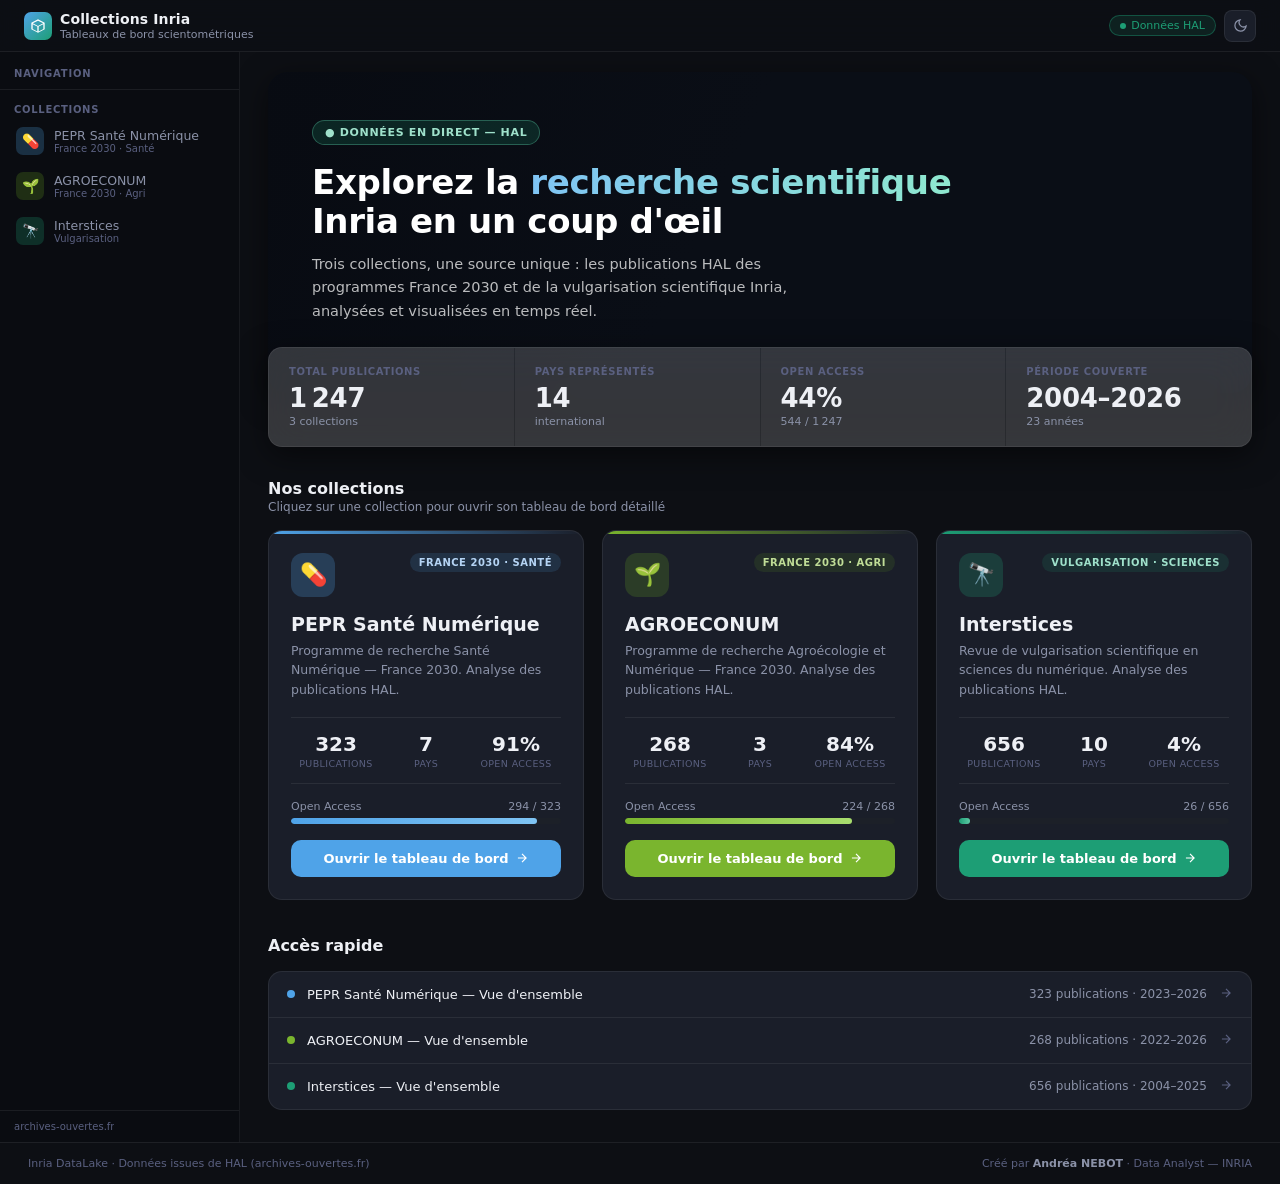
==== commit e0495003: "Mise à jour" ====
--- a/docs/index.html
+++ b/docs/index.html
@@ -7,15 +7,21 @@
 <meta name="description" content="Tableaux de bord scientométriques Inria — données HAL (archives-ouvertes.fr)"/>
 <style>
 *,*::before,*::after{margin:0;padding:0;box-sizing:border-box}
-:root{--radius:8px;--radius-lg:12px;--sidebar-w:240px;--transition:200ms ease;--font:'Segoe UI',system-ui,-apple-system,sans-serif}
-[data-theme="dark"]{--bg:#111318;--bg2:#16191f;--bg3:#1c2028;--surface:#1e2230;--surface2:#252b3b;--border:rgba(255,255,255,0.07);--border2:rgba(255,255,255,0.12);--text:#e8eaf0;--text2:#8b92a8;--text3:#5a6080;--accent:#378ADD;--accent-bg:rgba(55,138,221,0.14);--shadow:0 4px 20px rgba(0,0,0,0.4);--shadow-sm:0 2px 8px rgba(0,0,0,0.3);--sidebar-bg:#0f1117;--sidebar-border:rgba(255,255,255,0.06);--header-bg:rgba(15,17,23,0.95);--blue-fill:rgba(55,138,221,0.16);--blue-border:rgba(55,138,221,0.4);--blue-icon-bg:rgba(55,138,221,0.28);--blue-text:#B5D4F4;--blue-solid:#378ADD;--teal-fill:rgba(29,158,117,0.16);--teal-border:rgba(29,158,117,0.4);--teal-icon-bg:rgba(29,158,117,0.28);--teal-text:#9FE1CB;--teal-solid:#1D9E75;--green-fill:rgba(99,153,34,0.16);--green-border:rgba(99,153,34,0.4);--green-icon-bg:rgba(99,153,34,0.28);--green-text:#C0DD97;--green-solid:#639922}
-[data-theme="light"]{--bg:#f3f5f8;--bg2:#eceef2;--bg3:#e4e7ed;--surface:#ffffff;--surface2:#f8f9fb;--border:rgba(0,0,0,0.08);--border2:rgba(0,0,0,0.14);--text:#1a1d26;--text2:#5c6478;--text3:#9099b0;--accent:#185FA5;--accent-bg:rgba(24,95,165,0.08);--shadow:0 4px 20px rgba(0,0,0,0.08);--shadow-sm:0 2px 8px rgba(0,0,0,0.06);--sidebar-bg:#fff;--sidebar-border:rgba(0,0,0,0.07);--header-bg:rgba(255,255,255,0.95);--blue-fill:#E6F1FB;--blue-border:#85B7EB;--blue-icon-bg:#B5D4F4;--blue-text:#0C447C;--blue-solid:#378ADD;--teal-fill:#E1F5EE;--teal-border:#5DCAA5;--teal-icon-bg:#9FE1CB;--teal-text:#085041;--teal-solid:#1D9E75;--green-fill:#EAF3DE;--green-border:#97C459;--green-icon-bg:#C0DD97;--green-text:#27500A;--green-solid:#639922}
+:root{--radius:8px;--radius-lg:14px;--radius-xl:20px;--sidebar-w:240px;--transition:200ms ease;--font:'Segoe UI',system-ui,-apple-system,sans-serif}
+[data-theme="dark"]{--bg:#0d0f14;--bg2:#16191f;--bg3:#1c2028;--surface:#1a1e29;--surface2:#232838;--border:rgba(255,255,255,0.07);--border2:rgba(255,255,255,0.12);--text:#eef0f5;--text2:#8b92a8;--text3:#5a6080;--accent:#4fa3e8;--accent-bg:rgba(79,163,232,0.14);--shadow:0 8px 30px rgba(0,0,0,0.5);--shadow-sm:0 2px 8px rgba(0,0,0,0.3);--sidebar-bg:#0a0c11;--sidebar-border:rgba(255,255,255,0.06);--header-bg:rgba(13,15,20,0.85);--glass-bg:rgba(255,255,255,0.06);--glass-border:rgba(255,255,255,0.12);
+  --blue-fill:rgba(79,163,232,0.14);--blue-border:rgba(79,163,232,0.4);--blue-icon-bg:rgba(79,163,232,0.24);--blue-text:#B5D4F4;--blue-solid:#4fa3e8;
+  --teal-fill:rgba(29,158,117,0.14);--teal-border:rgba(29,158,117,0.4);--teal-icon-bg:rgba(29,158,117,0.24);--teal-text:#9FE1CB;--teal-solid:#1D9E75;
+  --green-fill:rgba(99,153,34,0.14);--green-border:rgba(99,153,34,0.4);--green-icon-bg:rgba(99,153,34,0.24);--green-text:#C0DD97;--green-solid:#7ab52e;}
+[data-theme="light"]{--bg:#f2f4f8;--bg2:#eceef2;--bg3:#e4e7ed;--surface:#ffffff;--surface2:#f8f9fb;--border:rgba(0,0,0,0.08);--border2:rgba(0,0,0,0.14);--text:#1a1d26;--text2:#5c6478;--text3:#9099b0;--accent:#185FA5;--accent-bg:rgba(24,95,165,0.08);--shadow:0 8px 30px rgba(0,0,0,0.10);--shadow-sm:0 2px 8px rgba(0,0,0,0.06);--sidebar-bg:#fff;--sidebar-border:rgba(0,0,0,0.07);--header-bg:rgba(255,255,255,0.85);--glass-bg:rgba(255,255,255,0.75);--glass-border:rgba(255,255,255,0.9);
+  --blue-fill:#E6F1FB;--blue-border:#85B7EB;--blue-icon-bg:#B5D4F4;--blue-text:#0C447C;--blue-solid:#185FA5;
+  --teal-fill:#E1F5EE;--teal-border:#5DCAA5;--teal-icon-bg:#9FE1CB;--teal-text:#085041;--teal-solid:#1D9E75;
+  --green-fill:#EAF3DE;--green-border:#97C459;--green-icon-bg:#C0DD97;--green-text:#27500A;--green-solid:#639922;}
 body{font-family:var(--font);background:var(--bg);color:var(--text);min-height:100vh;transition:background var(--transition),color var(--transition)}
 .app{display:flex;flex-direction:column;min-height:100vh}
-.header{position:sticky;top:0;z-index:100;background:var(--header-bg);border-bottom:1px solid var(--border);backdrop-filter:blur(12px);display:flex;align-items:center;justify-content:space-between;padding:0 24px;height:52px;flex-shrink:0}
+.header{position:sticky;top:0;z-index:100;background:var(--header-bg);border-bottom:1px solid var(--border);backdrop-filter:blur(14px);display:flex;align-items:center;justify-content:space-between;padding:0 24px;height:52px;flex-shrink:0}
 .header-left{display:flex;align-items:center;gap:12px}
 .header-logo{display:flex;align-items:center;gap:8px;text-decoration:none;color:var(--text)}
-.header-logo-icon{width:28px;height:28px;background:linear-gradient(135deg,#378ADD,#1D9E75);border-radius:6px;display:flex;align-items:center;justify-content:center;flex-shrink:0}
+.header-logo-icon{width:28px;height:28px;background:linear-gradient(135deg,#4fa3e8,#1D9E75);border-radius:7px;display:flex;align-items:center;justify-content:center;flex-shrink:0}
 .header-logo-icon svg{width:16px;height:16px;fill:#fff}
 .header-title{font-size:14px;font-weight:600;color:var(--text);letter-spacing:0.01em}
 .header-subtitle{font-size:11px;color:var(--text2);margin-top:1px}
@@ -28,90 +34,113 @@
 .btn-icon svg{width:15px;height:15px}
 .body{display:flex;flex:1;overflow:hidden}
 .sidebar{width:var(--sidebar-w);flex-shrink:0;background:var(--sidebar-bg);border-right:1px solid var(--sidebar-border);display:flex;flex-direction:column;overflow:hidden;transition:width var(--transition)}
-.sidebar.collapsed{width:52px}
 .sidebar-header{padding:16px 14px 10px;border-bottom:1px solid var(--border)}
 .sidebar-label{font-size:10px;font-weight:700;letter-spacing:0.08em;color:var(--text3);text-transform:uppercase;white-space:nowrap;overflow:hidden}
-.sidebar.collapsed .sidebar-label{display:none}
 .sidebar-nav{flex:1;padding:8px 6px;overflow-y:auto}
 .sidebar-nav::-webkit-scrollbar{width:3px}
 .sidebar-nav::-webkit-scrollbar-thumb{background:var(--border2);border-radius:2px}
 .nav-section-title{font-size:10px;font-weight:600;color:var(--text3);text-transform:uppercase;letter-spacing:0.07em;padding:6px 8px 4px;white-space:nowrap;overflow:hidden}
-.sidebar.collapsed .nav-section-title{display:none}
 .nav-item{display:flex;align-items:center;gap:10px;padding:8px 10px;border-radius:var(--radius);cursor:pointer;text-decoration:none;color:var(--text2);transition:all var(--transition);margin-bottom:1px;min-width:0;white-space:nowrap}
 .nav-item:hover{background:var(--bg3);color:var(--text)}
 .nav-item.nav-blue.active{background:var(--blue-fill);color:var(--blue-text)}
 .nav-item.nav-green.active{background:var(--green-fill);color:var(--green-text)}
 .nav-item.nav-teal.active{background:var(--teal-fill);color:var(--teal-text)}
-.nav-icon{width:28px;height:28px;border-radius:6px;display:flex;align-items:center;justify-content:center;flex-shrink:0;font-size:14px}
+.nav-icon{width:28px;height:28px;border-radius:7px;display:flex;align-items:center;justify-content:center;flex-shrink:0;font-size:14px}
 .nav-icon.blue{background:var(--blue-icon-bg);color:var(--blue-text)}
 .nav-icon.green{background:var(--green-icon-bg);color:var(--green-text)}
 .nav-icon.teal{background:var(--teal-icon-bg);color:var(--teal-text)}
 .nav-text{flex:1;min-width:0;overflow:hidden}
 .nav-text-main{font-size:12.5px;font-weight:500;overflow:hidden;text-overflow:ellipsis}
 .nav-text-sub{font-size:10px;color:var(--text3);overflow:hidden;text-overflow:ellipsis}
-.sidebar.collapsed .nav-text{display:none}
-.sidebar.collapsed .nav-icon{margin:0 auto}
 .sidebar-footer{padding:10px 14px;border-top:1px solid var(--border);display:flex;align-items:center;gap:8px}
 .sidebar-footer-text{font-size:10px;color:var(--text3);white-space:nowrap;overflow:hidden}
-.sidebar.collapsed .sidebar-footer-text{display:none}
-.main{flex:1;overflow-y:auto;padding:24px 32px}
+.main{flex:1;overflow-y:auto}
 .main::-webkit-scrollbar{width:6px}
 .main::-webkit-scrollbar-thumb{background:var(--border2);border-radius:3px}
-.hero{margin-bottom:28px}
-.hero h1{font-size:22px;font-weight:700;color:var(--text);margin-bottom:4px}
-.hero p{font-size:13px;color:var(--text2)}
-.kpi-row{display:grid;grid-template-columns:repeat(auto-fill,minmax(180px,1fr));gap:12px;margin-bottom:28px}
-.kpi-card{background:var(--surface);border:1px solid var(--border);border-radius:var(--radius-lg);padding:16px 18px;transition:all var(--transition)}
-.kpi-card:hover{border-color:var(--border2);box-shadow:var(--shadow-sm)}
+
+/* ===== HERO ===== */
+.hero{position:relative;margin:20px 28px 0;border-radius:var(--radius-xl);overflow:hidden;min-height:280px;display:flex;flex-direction:column;justify-content:center;padding:48px 44px 70px;background:#0a0e16 url('inria-hero-banner.jpg') center 40%/cover no-repeat;box-shadow:var(--shadow)}
+.hero::before{content:'';position:absolute;inset:0;background:linear-gradient(115deg,rgba(8,11,18,0.94) 5%,rgba(10,14,22,0.72) 45%,rgba(10,14,22,0.35) 100%)}
+.hero-content{position:relative;z-index:2;max-width:640px}
+.hero-eyebrow{display:inline-flex;align-items:center;gap:6px;font-size:11px;font-weight:600;letter-spacing:0.06em;text-transform:uppercase;color:#9FE1CB;background:rgba(29,158,117,0.18);border:1px solid rgba(93,202,165,0.35);border-radius:20px;padding:5px 12px;margin-bottom:18px}
+.hero h1{font-size:34px;line-height:1.15;font-weight:800;color:#fff;margin-bottom:12px;letter-spacing:-0.01em}
+.hero h1 span{background:linear-gradient(90deg,#7fc4f4,#8fe8cf);-webkit-background-clip:text;background-clip:text;color:transparent}
+.hero p{font-size:14.5px;color:rgba(255,255,255,0.72);line-height:1.6;max-width:520px}
+
+/* Light mode hero — brighter overlay, keep text white on image */
+[data-theme="light"] .hero{background:#1a2238 url('inria-hero-banner.jpg') center 40%/cover no-repeat}
+[data-theme="light"] .hero::before{background:linear-gradient(115deg,rgba(20,28,48,0.88) 5%,rgba(24,32,56,0.55) 45%,rgba(24,32,56,0.25) 100%)}
+
+/* Floating glass KPI strip, overlaps hero bottom edge */
+.kpi-row{position:relative;z-index:3;margin:-46px 28px 32px;display:grid;grid-template-columns:repeat(auto-fit,minmax(160px,1fr));gap:1px;background:var(--glass-border);border:1px solid var(--glass-border);border-radius:var(--radius-lg);overflow:hidden;box-shadow:var(--shadow);backdrop-filter:blur(20px)}
+.kpi-card{background:var(--glass-bg);padding:18px 20px;transition:background var(--transition)}
+.kpi-card:hover{background:var(--surface2)}
 .kpi-label{font-size:10px;font-weight:600;text-transform:uppercase;letter-spacing:0.06em;color:var(--text3);margin-bottom:6px}
-.kpi-value{font-size:28px;font-weight:700;color:var(--text)}
+.kpi-value{font-size:26px;font-weight:800;color:var(--text);letter-spacing:-0.01em}
 .kpi-sub{font-size:11px;color:var(--text2);margin-top:2px}
-.section-title{font-size:14px;font-weight:600;color:var(--text);margin-bottom:12px;display:flex;align-items:center;gap:8px}
-.section-title::before{content:'';width:3px;height:16px;border-radius:2px;background:var(--accent)}
-.project-grid{display:grid;grid-template-columns:repeat(auto-fill,minmax(340px,1fr));gap:16px;margin-bottom:28px}
-.project-card{background:var(--surface);border:1px solid var(--border);border-radius:var(--radius-lg);overflow:hidden;transition:all var(--transition);display:flex;flex-direction:column}
-.project-card:hover{box-shadow:var(--shadow);border-color:var(--border2);transform:translateY(-1px)}
-.project-card-band{display:flex;align-items:center;justify-content:space-between;padding:12px 16px}
-.project-card.blue .project-card-band{background:var(--blue-fill)}
-.project-card.green .project-card-band{background:var(--green-fill)}
-.project-card.teal .project-card-band{background:var(--teal-fill)}
-.project-card-icon{font-size:24px}
-.project-card-tag{font-size:10px;font-weight:600;color:var(--text2);text-transform:uppercase;letter-spacing:0.05em}
-.project-card-body{padding:16px;flex:1;display:flex;flex-direction:column}
-.project-card-title{font-size:18px;font-weight:700;color:var(--text);margin-bottom:4px}
-.project-card-desc{font-size:12px;color:var(--text2);line-height:1.5;margin-bottom:16px}
-.project-metrics{display:grid;grid-template-columns:repeat(3,1fr);gap:8px;margin-bottom:14px}
+
+.content-pad{padding:0 28px 32px}
+.section-head{display:flex;align-items:baseline;justify-content:space-between;margin-bottom:16px}
+.section-title{font-size:16px;font-weight:700;color:var(--text)}
+.section-desc{font-size:12px;color:var(--text2);margin-top:2px}
+
+/* ===== MODERN PROJECT CARDS ===== */
+.project-grid{display:grid;grid-template-columns:repeat(auto-fit,minmax(300px,1fr));gap:18px;margin-bottom:36px}
+.project-card{position:relative;background:var(--surface);border:1px solid var(--border);border-radius:var(--radius-lg);overflow:hidden;transition:transform var(--transition),box-shadow var(--transition),border-color var(--transition);display:flex;flex-direction:column;padding:22px}
+.project-card::before{content:'';position:absolute;top:0;left:0;right:0;height:3px}
+.project-card.blue::before{background:linear-gradient(90deg,var(--blue-solid),transparent)}
+.project-card.green::before{background:linear-gradient(90deg,var(--green-solid),transparent)}
+.project-card.teal::before{background:linear-gradient(90deg,var(--teal-solid),transparent)}
+.project-card:hover{transform:translateY(-3px);box-shadow:var(--shadow);border-color:var(--border2)}
+.project-card-top{display:flex;align-items:flex-start;justify-content:space-between;margin-bottom:16px}
+.project-card-icon{width:44px;height:44px;border-radius:12px;display:flex;align-items:center;justify-content:center;font-size:22px;flex-shrink:0}
+.project-card.blue .project-card-icon{background:var(--blue-icon-bg)}
+.project-card.green .project-card-icon{background:var(--green-icon-bg)}
+.project-card.teal .project-card-icon{background:var(--teal-icon-bg)}
+.project-card-tag{font-size:10px;font-weight:700;text-transform:uppercase;letter-spacing:0.05em;padding:4px 9px;border-radius:20px}
+.project-card.blue .project-card-tag{background:var(--blue-fill);color:var(--blue-text)}
+.project-card.green .project-card-tag{background:var(--green-fill);color:var(--green-text)}
+.project-card.teal .project-card-tag{background:var(--teal-fill);color:var(--teal-text)}
+.project-card-title{font-size:19px;font-weight:700;color:var(--text);margin-bottom:6px}
+.project-card-desc{font-size:12.5px;color:var(--text2);line-height:1.55;margin-bottom:18px}
+.project-metrics{display:grid;grid-template-columns:repeat(3,1fr);gap:8px;margin-bottom:16px;padding:14px 4px;border-top:1px solid var(--border);border-bottom:1px solid var(--border)}
 .project-metric{text-align:center}
-.project-metric-value{font-size:22px;font-weight:700;color:var(--text)}
-.project-metric-label{font-size:10px;color:var(--text3);text-transform:uppercase;letter-spacing:0.04em}
-.oa-bar-wrap{margin-bottom:14px}
-.oa-bar-label{display:flex;justify-content:space-between;font-size:11px;color:var(--text2);margin-bottom:4px}
+.project-metric-value{font-size:20px;font-weight:800;color:var(--text)}
+.project-metric-label{font-size:9.5px;color:var(--text3);text-transform:uppercase;letter-spacing:0.04em;margin-top:2px}
+.oa-bar-wrap{margin-bottom:16px}
+.oa-bar-label{display:flex;justify-content:space-between;font-size:11px;color:var(--text2);margin-bottom:5px}
 .oa-bar-track{height:6px;border-radius:3px;background:var(--bg3);overflow:hidden}
-.oa-bar-fill{height:100%;border-radius:3px;transition:width 1s ease}
-.oa-bar-fill.oa-blue{background:var(--blue-solid)}
-.oa-bar-fill.oa-green{background:var(--green-solid)}
-.oa-bar-fill.oa-teal{background:var(--teal-solid)}
-.project-cta{display:flex;align-items:center;justify-content:center;gap:6px;padding:9px 14px;border-radius:var(--radius);font-size:12px;font-weight:600;text-decoration:none;transition:all var(--transition);margin-top:auto}
-.project-card.blue .project-cta{background:var(--blue-fill);color:var(--blue-text);border:1px solid var(--blue-border)}
-.project-card.blue .project-cta:hover{background:var(--blue-icon-bg)}
-.project-card.green .project-cta{background:var(--green-fill);color:var(--green-text);border:1px solid var(--green-border)}
-.project-card.green .project-cta:hover{background:var(--green-icon-bg)}
-.project-card.teal .project-cta{background:var(--teal-fill);color:var(--teal-text);border:1px solid var(--teal-border)}
-.project-card.teal .project-cta:hover{background:var(--teal-icon-bg)}
-.project-cta svg{width:14px;height:14px}
-.recent-section{margin-bottom:20px}
+.oa-bar-fill{height:100%;border-radius:3px;transition:width 1.2s ease}
+.oa-bar-fill.oa-blue{background:linear-gradient(90deg,var(--blue-solid),#7fc4f4)}
+.oa-bar-fill.oa-green{background:linear-gradient(90deg,var(--green-solid),#a8dd6e)}
+.oa-bar-fill.oa-teal{background:linear-gradient(90deg,var(--teal-solid),#5DCAA5)}
+.project-cta{display:flex;align-items:center;justify-content:center;gap:6px;padding:11px 14px;border-radius:10px;font-size:13px;font-weight:600;text-decoration:none;transition:all var(--transition);margin-top:auto}
+.project-cta svg{width:14px;height:14px;transition:transform var(--transition)}
+.project-card:hover .project-cta svg{transform:translateX(3px)}
+.project-card.blue .project-cta{background:var(--blue-solid);color:#fff}
+.project-card.blue .project-cta:hover{background:#3a8fd6}
+.project-card.green .project-cta{background:var(--green-solid);color:#fff}
+.project-card.green .project-cta:hover{background:#6a9c26}
+.project-card.teal .project-cta{background:var(--teal-solid);color:#fff}
+.project-card.teal .project-cta:hover{background:#188a67}
+
+/* ===== QUICK ACCESS ===== */
 .activity-list{background:var(--surface);border:1px solid var(--border);border-radius:var(--radius-lg);overflow:hidden}
-.activity-item{display:flex;align-items:center;gap:12px;padding:10px 16px;border-bottom:1px solid var(--border);transition:background var(--transition)}
+.activity-item{display:flex;align-items:center;gap:12px;padding:13px 18px;border-bottom:1px solid var(--border);transition:background var(--transition)}
 .activity-item:last-child{border-bottom:none}
 .activity-item:hover{background:var(--surface2)}
 .activity-dot{width:8px;height:8px;border-radius:50%;flex-shrink:0}
-.dot-blue{background:var(--blue-solid)}.dot-green{background:var(--green-solid)}.dot-teal{background:var(--teal-solid)}
-.activity-name{font-size:12.5px;font-weight:500;color:var(--text);flex:1}
-.activity-count{font-size:11px;color:var(--text3);white-space:nowrap}
-.activity-arrow{color:var(--text3);transition:color var(--transition)}
-.activity-item:hover .activity-arrow{color:var(--text)}
-.footer{display:flex;justify-content:space-between;align-items:center;padding:16px 32px;border-top:1px solid var(--border);font-size:11px;color:var(--text3);flex-shrink:0}
-@media(max-width:768px){.sidebar{display:none}.main{padding:16px}.kpi-row{grid-template-columns:repeat(2,1fr)}.project-grid{grid-template-columns:1fr}.footer{flex-direction:column;gap:4px;text-align:center}}
+.dot-blue{background:var(--blue-solid)}
+.dot-green{background:var(--green-solid)}
+.dot-teal{background:var(--teal-solid)}
+.activity-name{flex:1;font-size:13px;font-weight:500;color:var(--text)}
+.activity-count{font-size:12px;color:var(--text2)}
+.activity-arrow{color:var(--text3);transition:transform var(--transition)}
+.activity-item:hover .activity-arrow{transform:translateX(3px);color:var(--accent)}
+
+.footer{padding:14px 28px;border-top:1px solid var(--border);display:flex;align-items:center;justify-content:space-between;font-size:11px;color:var(--text3);flex-wrap:wrap;gap:8px}
+
+@media(max-width:820px){.sidebar{display:none}.hero{margin:14px 16px 0;padding:32px 24px 60px}.hero h1{font-size:26px}.kpi-row{margin:-40px 16px 28px}.content-pad{padding:0 16px 28px}}
 </style>
 </head>
 <body>
@@ -144,8 +173,11 @@
     </aside>
     <main class="main">
       <div class="hero">
-        <h1>Tableaux de bord scientométriques</h1>
-        <p>Analyse des publications HAL des collections Inria — données issues de <strong>archives-ouvertes.fr</strong></p>
+        <div class="hero-content">
+          <div class="hero-eyebrow">● Données en direct — HAL</div>
+          <h1>Explorez la <span>recherche scientifique</span> Inria en un coup d'œil</h1>
+          <p>Trois collections, une source unique : les publications HAL des programmes France 2030 et de la vulgarisation scientifique Inria, analysées et visualisées en temps réel.</p>
+        </div>
       </div>
       <div class="kpi-row">
         <div class="kpi-card"><div class="kpi-label">Total publications</div><div class="kpi-value" id="kpi-total">—</div><div class="kpi-sub">3 collections</div></div>
@@ -153,14 +185,37 @@
         <div class="kpi-card"><div class="kpi-label">Open Access</div><div class="kpi-value" id="kpi-oa">—</div><div class="kpi-sub" id="kpi-oa-sub">—</div></div>
         <div class="kpi-card"><div class="kpi-label">Période couverte</div><div class="kpi-value" id="kpi-years">—</div><div class="kpi-sub" id="kpi-years-sub">—</div></div>
       </div>
-      <div class="section-title">Collections</div>
-      <div class="project-grid">
-        <div class="project-card blue"><div class="project-card-band"><div class="project-card-icon">💊</div><span class="project-card-tag">France 2030 · Santé</span></div><div class="project-card-body"><div class="project-card-title">PEPR Santé Numérique</div><div class="project-card-desc">Programme de recherche Santé Numérique — France 2030. Analyse des publications HAL.</div><div class="project-metrics"><div class="project-metric"><div class="project-metric-value" data-pepr="total">—</div><div class="project-metric-label">Publications</div></div><div class="project-metric"><div class="project-metric-value" data-pepr="countries">—</div><div class="project-metric-label">Pays</div></div><div class="project-metric"><div class="project-metric-value" data-pepr="oa">—</div><div class="project-metric-label">Open Access</div></div></div><div class="oa-bar-wrap"><div class="oa-bar-label"><span>Open Access</span><span data-pepr="oa-text">— / —</span></div><div class="oa-bar-track"><div class="oa-bar-fill oa-blue" data-pepr="oa-bar" style="width:0%"></div></div></div><a href="pepr_santenum/index.html" class="project-cta">Ouvrir le tableau de bord <svg viewBox="0 0 24 24" fill="none" stroke="currentColor" stroke-width="2"><path d="M5 12h14M12 5l7 7-7 7"/></svg></a></div></div>
-        <div class="project-card green"><div class="project-card-band"><div class="project-card-icon">🌱</div><span class="project-card-tag">France 2030 · Agri</span></div><div class="project-card-body"><div class="project-card-title">AGROECONUM</div><div class="project-card-desc">Programme de recherche Agroécologie et Numérique — France 2030. Analyse des publications HAL.</div><div class="project-metrics"><div class="project-metric"><div class="project-metric-value" data-agro="total">—</div><div class="project-metric-label">Publications</div></div><div class="project-metric"><div class="project-metric-value" data-agro="countries">—</div><div class="project-metric-label">Pays</div></div><div class="project-metric"><div class="project-metric-value" data-agro="oa">—</div><div class="project-metric-label">Open Access</div></div></div><div class="oa-bar-wrap"><div class="oa-bar-label"><span>Open Access</span><span data-agro="oa-text">— / —</span></div><div class="oa-bar-track"><div class="oa-bar-fill oa-green" data-agro="oa-bar" style="width:0%"></div></div></div><a href="agroeconum/index.html" class="project-cta">Ouvrir le tableau de bord <svg viewBox="0 0 24 24" fill="none" stroke="currentColor" stroke-width="2"><path d="M5 12h14M12 5l7 7-7 7"/></svg></a></div></div>
-        <div class="project-card teal"><div class="project-card-band"><div class="project-card-icon">🔭</div><span class="project-card-tag">Vulgarisation · Sciences</span></div><div class="project-card-body"><div class="project-card-title">Interstices</div><div class="project-card-desc">Revue de vulgarisation scientifique en sciences du numérique. Analyse des publications HAL.</div><div class="project-metrics"><div class="project-metric"><div class="project-metric-value" data-inter="total">—</div><div class="project-metric-label">Publications</div></div><div class="project-metric"><div class="project-metric-value" data-inter="countries">—</div><div class="project-metric-label">Pays</div></div><div class="project-metric"><div class="project-metric-value" data-inter="oa">—</div><div class="project-metric-label">Open Access</div></div></div><div class="oa-bar-wrap"><div class="oa-bar-label"><span>Open Access</span><span data-inter="oa-text">— / —</span></div><div class="oa-bar-track"><div class="oa-bar-fill oa-teal" data-inter="oa-bar" style="width:0%"></div></div></div><a href="interstices/index.html" class="project-cta">Ouvrir le tableau de bord <svg viewBox="0 0 24 24" fill="none" stroke="currentColor" stroke-width="2"><path d="M5 12h14M12 5l7 7-7 7"/></svg></a></div></div>
-      </div>
-      <div class="recent-section">
-        <div class="section-title">Accès rapide</div>
+      <div class="content-pad">
+        <div class="section-head">
+          <div><div class="section-title">Nos collections</div><div class="section-desc">Cliquez sur une collection pour ouvrir son tableau de bord détaillé</div></div>
+        </div>
+        <div class="project-grid">
+          <div class="project-card blue">
+            <div class="project-card-top"><div class="project-card-icon">💊</div><span class="project-card-tag">France 2030 · Santé</span></div>
+            <div class="project-card-title">PEPR Santé Numérique</div>
+            <div class="project-card-desc">Programme de recherche Santé Numérique — France 2030. Analyse des publications HAL.</div>
+            <div class="project-metrics"><div class="project-metric"><div class="project-metric-value" data-pepr="total">—</div><div class="project-metric-label">Publications</div></div><div class="project-metric"><div class="project-metric-value" data-pepr="countries">—</div><div class="project-metric-label">Pays</div></div><div class="project-metric"><div class="project-metric-value" data-pepr="oa">—</div><div class="project-metric-label">Open Access</div></div></div>
+            <div class="oa-bar-wrap"><div class="oa-bar-label"><span>Open Access</span><span data-pepr="oa-text">— / —</span></div><div class="oa-bar-track"><div class="oa-bar-fill oa-blue" data-pepr="oa-bar" style="width:0%"></div></div></div>
+            <a href="pepr_santenum/index.html" class="project-cta">Ouvrir le tableau de bord <svg viewBox="0 0 24 24" fill="none" stroke="currentColor" stroke-width="2"><path d="M5 12h14M12 5l7 7-7 7"/></svg></a>
+          </div>
+          <div class="project-card green">
+            <div class="project-card-top"><div class="project-card-icon">🌱</div><span class="project-card-tag">France 2030 · Agri</span></div>
+            <div class="project-card-title">AGROECONUM</div>
+            <div class="project-card-desc">Programme de recherche Agroécologie et Numérique — France 2030. Analyse des publications HAL.</div>
+            <div class="project-metrics"><div class="project-metric"><div class="project-metric-value" data-agro="total">—</div><div class="project-metric-label">Publications</div></div><div class="project-metric"><div class="project-metric-value" data-agro="countries">—</div><div class="project-metric-label">Pays</div></div><div class="project-metric"><div class="project-metric-value" data-agro="oa">—</div><div class="project-metric-label">Open Access</div></div></div>
+            <div class="oa-bar-wrap"><div class="oa-bar-label"><span>Open Access</span><span data-agro="oa-text">— / —</span></div><div class="oa-bar-track"><div class="oa-bar-fill oa-green" data-agro="oa-bar" style="width:0%"></div></div></div>
+            <a href="agroeconum/index.html" class="project-cta">Ouvrir le tableau de bord <svg viewBox="0 0 24 24" fill="none" stroke="currentColor" stroke-width="2"><path d="M5 12h14M12 5l7 7-7 7"/></svg></a>
+          </div>
+          <div class="project-card teal">
+            <div class="project-card-top"><div class="project-card-icon">🔭</div><span class="project-card-tag">Vulgarisation · Sciences</span></div>
+            <div class="project-card-title">Interstices</div>
+            <div class="project-card-desc">Revue de vulgarisation scientifique en sciences du numérique. Analyse des publications HAL.</div>
+            <div class="project-metrics"><div class="project-metric"><div class="project-metric-value" data-inter="total">—</div><div class="project-metric-label">Publications</div></div><div class="project-metric"><div class="project-metric-value" data-inter="countries">—</div><div class="project-metric-label">Pays</div></div><div class="project-metric"><div class="project-metric-value" data-inter="oa">—</div><div class="project-metric-label">Open Access</div></div></div>
+            <div class="oa-bar-wrap"><div class="oa-bar-label"><span>Open Access</span><span data-inter="oa-text">— / —</span></div><div class="oa-bar-track"><div class="oa-bar-fill oa-teal" data-inter="oa-bar" style="width:0%"></div></div></div>
+            <a href="interstices/index.html" class="project-cta">Ouvrir le tableau de bord <svg viewBox="0 0 24 24" fill="none" stroke="currentColor" stroke-width="2"><path d="M5 12h14M12 5l7 7-7 7"/></svg></a>
+          </div>
+        </div>
+        <div class="section-head"><div><div class="section-title">Accès rapide</div></div></div>
         <div class="activity-list">
           <div class="activity-item"><div class="activity-dot dot-blue"></div><span class="activity-name">PEPR Santé Numérique — Vue d'ensemble</span><span class="activity-count" data-quick="pepr">— publications</span><a href="pepr_santenum/index.html"><svg class="activity-arrow" viewBox="0 0 24 24" fill="none" stroke="currentColor" stroke-width="2" width="14" height="14"><path d="M5 12h14M12 5l7 7-7 7"/></svg></a></div>
           <div class="activity-item"><div class="activity-dot dot-green"></div><span class="activity-name">AGROECONUM — Vue d'ensemble</span><span class="activity-count" data-quick="agro">— publications</span><a href="agroeconum/index.html"><svg class="activity-arrow" viewBox="0 0 24 24" fill="none" stroke="currentColor" stroke-width="2" width="14" height="14"><path d="M5 12h14M12 5l7 7-7 7"/></svg></a></div>
@@ -177,8 +232,8 @@
 const sv=localStorage.getItem('theme');if(sv){html.setAttribute('data-theme',sv);if(sv==='light'){iconMoon.style.display='none';iconSun.style.display=''}}
 function setActive(e){document.querySelectorAll('.nav-item').forEach(n=>n.classList.remove('active'));e.classList.add('active')}
 const COLS=[{p:'pepr',f:'pepr_santenum/data/publications.json'},{p:'agro',f:'agroeconum/data/publications.json'},{p:'inter',f:'interstices/data/publications.json'}];
-async function loadCol(p,f){try{const r=await fetch(f);if(!r.ok)throw 0;const d=await r.json();const t=d.length,cs=new Set(d.map(r=>(r.country||'fr').toUpperCase())),oa=d.filter(r=>r.openAccess).length,op=t?Math.round(oa/t*100):0,ys=d.map(r=>r.year).filter(y=>y!=null),mn=ys.length?Math.min(...ys):0,mx=ys.length?Math.max(...ys):0;document.querySelector('[data-'+p+'="total"]').textContent=t;document.querySelector('[data-'+p+'="countries"]').textContent=cs.size;document.querySelector('[data-'+p+'="oa"]').textContent=op+'%';document.querySelector('[data-'+p+'="oa-text"]').textContent=oa+' / '+t;document.querySelector('[data-'+p+'="oa-bar"]').style.width=op+'%';const q=document.querySelector('[data-quick="'+p+'"]');if(q)q.textContent=t+' publications · '+mn+'–'+mx;return{t,cs:cs.size,oa,mn,mx}}catch(e){console.warn('Failed:'+p);return null}}
-async function loadAll(){const rs=await Promise.all(COLS.map(c=>loadCol(c.p,c.f)));const v=rs.filter(r=>r);if(!v.length)return;const gt=v.reduce((s,r)=>s+r.t,0),goa=v.reduce((s,r)=>s+r.oa,0);let mn=Infinity,mx=-Infinity;const allCS=new Set();v.forEach(r=>{if(r.mn)mn=Math.min(mn,r.mn);if(r.mx)mx=Math.max(mx,r.mx)});const op=gt?Math.round(goa/gt*100):0;document.getElementById('kpi-total').textContent=gt.toLocaleString('fr-FR');document.getElementById('kpi-oa').textContent=op+'%';document.getElementById('kpi-oa-sub').textContent=goa.toLocaleString('fr-FR')+' / '+gt.toLocaleString('fr-FR');if(mn!==Infinity&&mx!==-Infinity){document.getElementById('kpi-years').textContent=mn+'–'+mx;document.getElementById('kpi-years-sub').textContent=(mx-mn+1)+' années'}const tc=new Set();COLS.forEach((c,i)=>{if(rs[i])rs[i].cs&&tc.add(rs[i].cs)});document.getElementById('kpi-countries').textContent=tc.size||'—'}
+async function loadCol(p,f){try{const r=await fetch(f);if(!r.ok)throw 0;const d=await r.json();const t=d.length,cs=new Set(d.map(r=>(r.country||'fr').toUpperCase())),oa=d.filter(r=>r.openAccess).length,op=t?Math.round(oa/t*100):0,ys=d.map(r=>r.year).filter(y=>y!=null),mn=ys.length?Math.min(...ys):0,mx=ys.length?Math.max(...ys):0;document.querySelector('[data-'+p+'="total"]').textContent=t;document.querySelector('[data-'+p+'="countries"]').textContent=cs.size;document.querySelector('[data-'+p+'="oa"]').textContent=op+'%';document.querySelector('[data-'+p+'="oa-text"]').textContent=oa+' / '+t;document.querySelector('[data-'+p+'="oa-bar"]').style.width=op+'%';const q=document.querySelector('[data-quick="'+p+'"]');if(q)q.textContent=t+' publications · '+mn+'–'+mx;return{t,cs,oa,mn,mx}}catch(e){console.warn('Failed:'+p);return null}}
+async function loadAll(){const rs=await Promise.all(COLS.map(c=>loadCol(c.p,c.f)));const v=rs.filter(r=>r);if(!v.length)return;const gt=v.reduce((s,r)=>s+r.t,0),goa=v.reduce((s,r)=>s+r.oa,0);let mn=Infinity,mx=-Infinity;const allCS=new Set();v.forEach(r=>{if(r.mn)mn=Math.min(mn,r.mn);if(r.mx)mx=Math.max(mx,r.mx);r.cs.forEach(c=>allCS.add(c))});const op=gt?Math.round(goa/gt*100):0;document.getElementById('kpi-total').textContent=gt.toLocaleString('fr-FR');document.getElementById('kpi-oa').textContent=op+'%';document.getElementById('kpi-oa-sub').textContent=goa.toLocaleString('fr-FR')+' / '+gt.toLocaleString('fr-FR');if(mn!==Infinity&&mx!==-Infinity){document.getElementById('kpi-years').textContent=mn+'–'+mx;document.getElementById('kpi-years-sub').textContent=(mx-mn+1)+' années'}document.getElementById('kpi-countries').textContent=allCS.size||'—'}
 loadAll();
 </script>
 </body>
